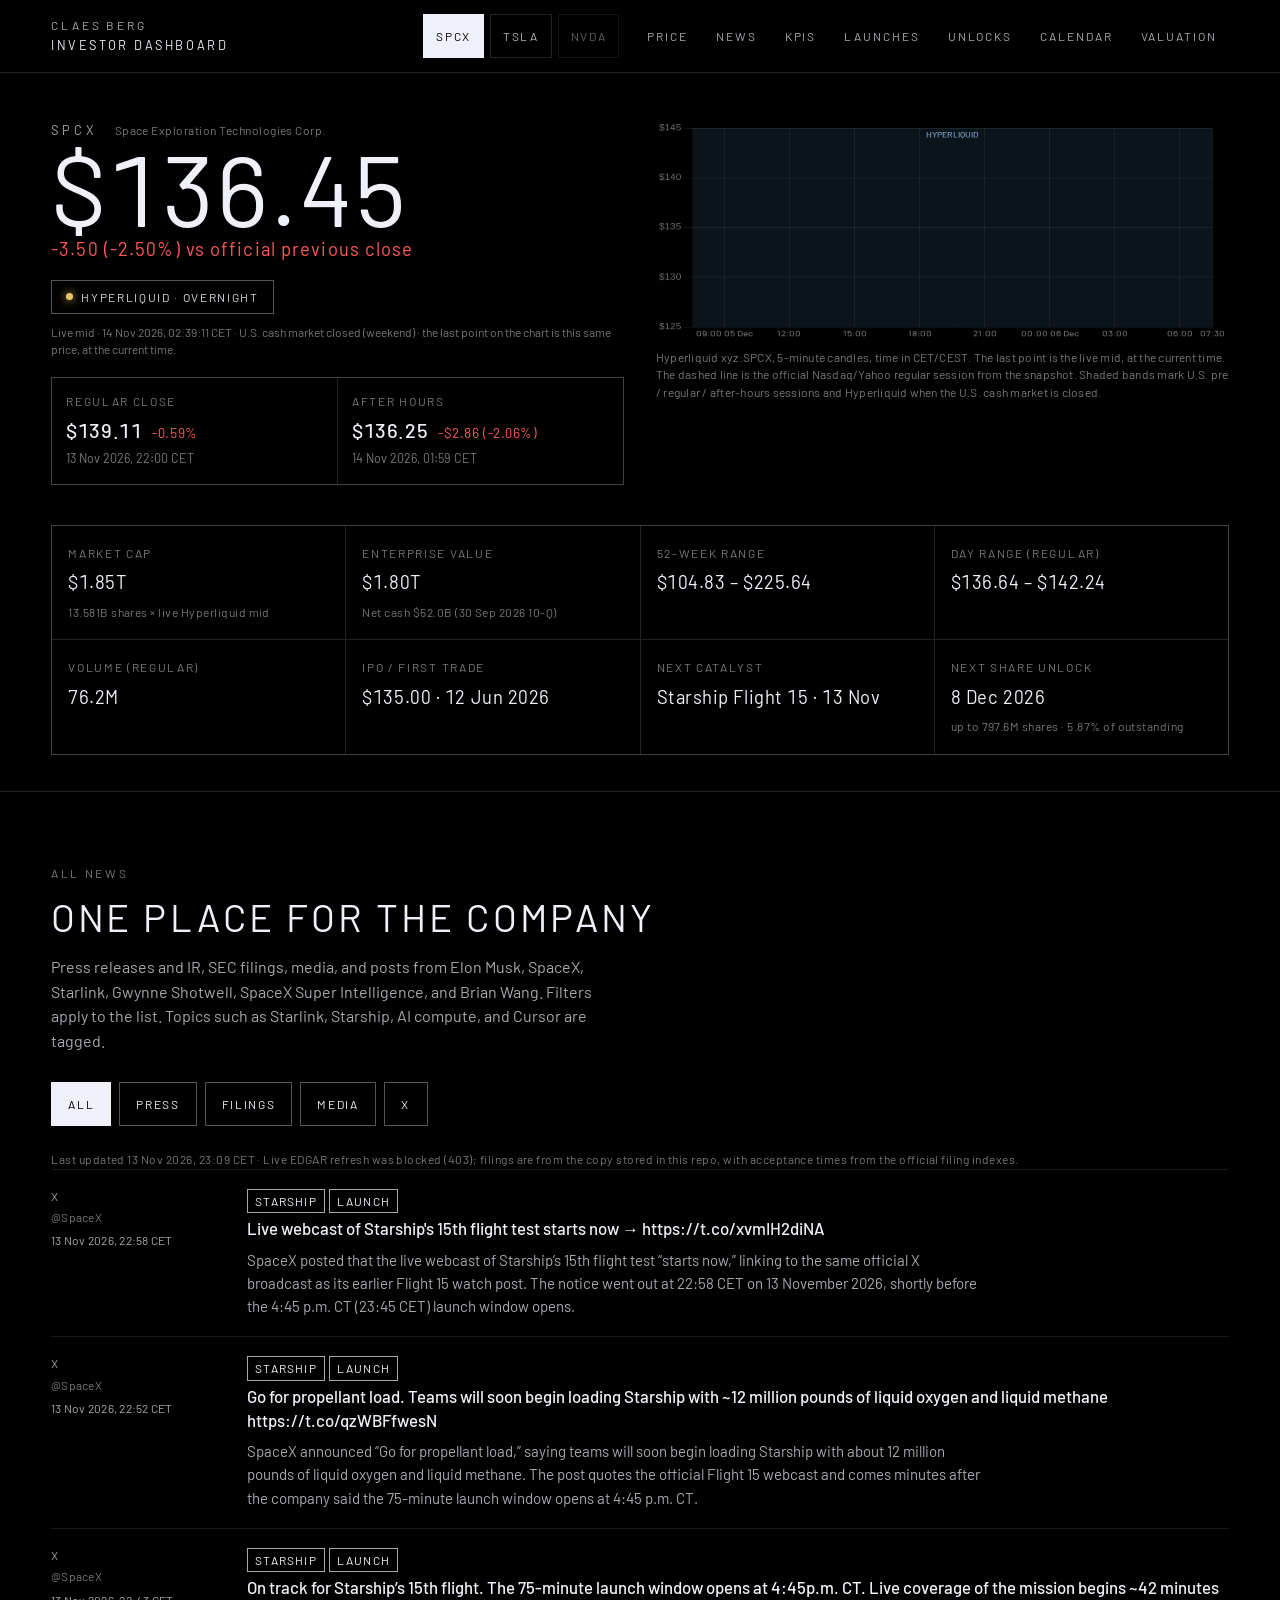
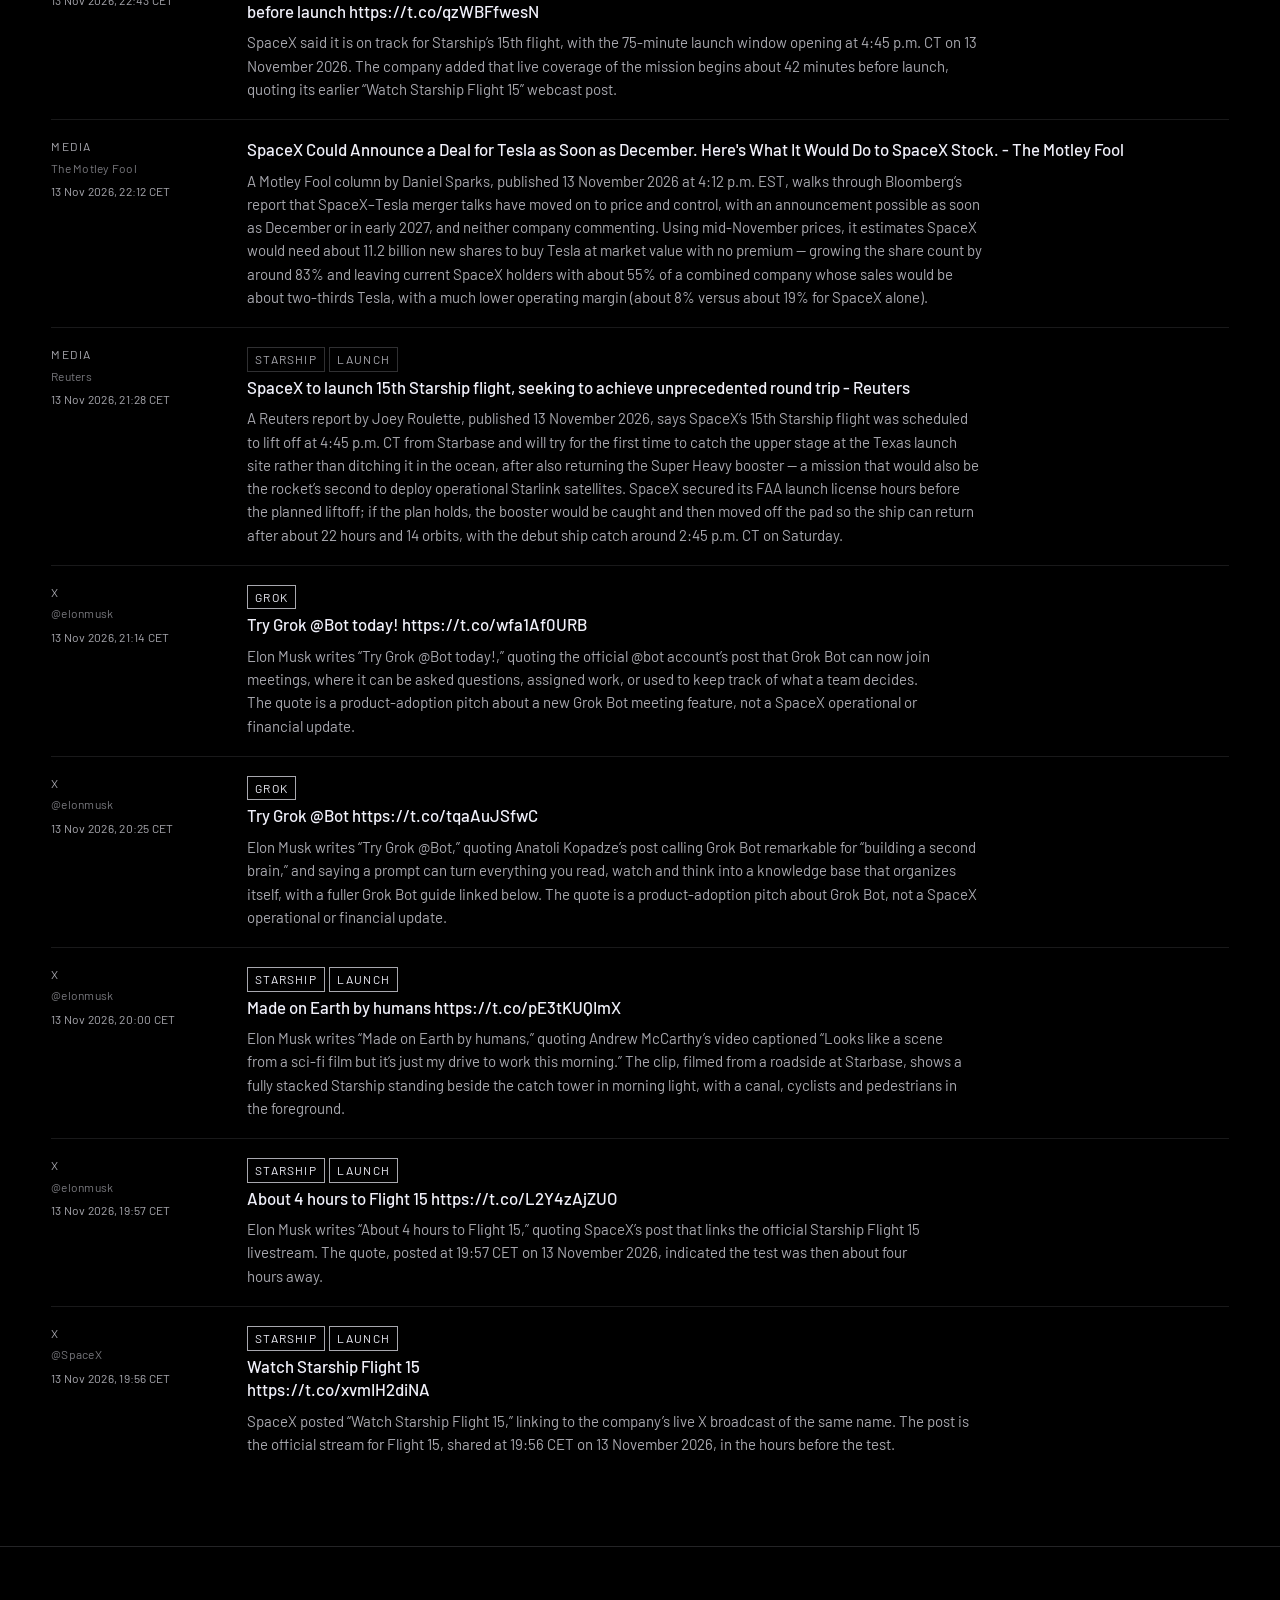
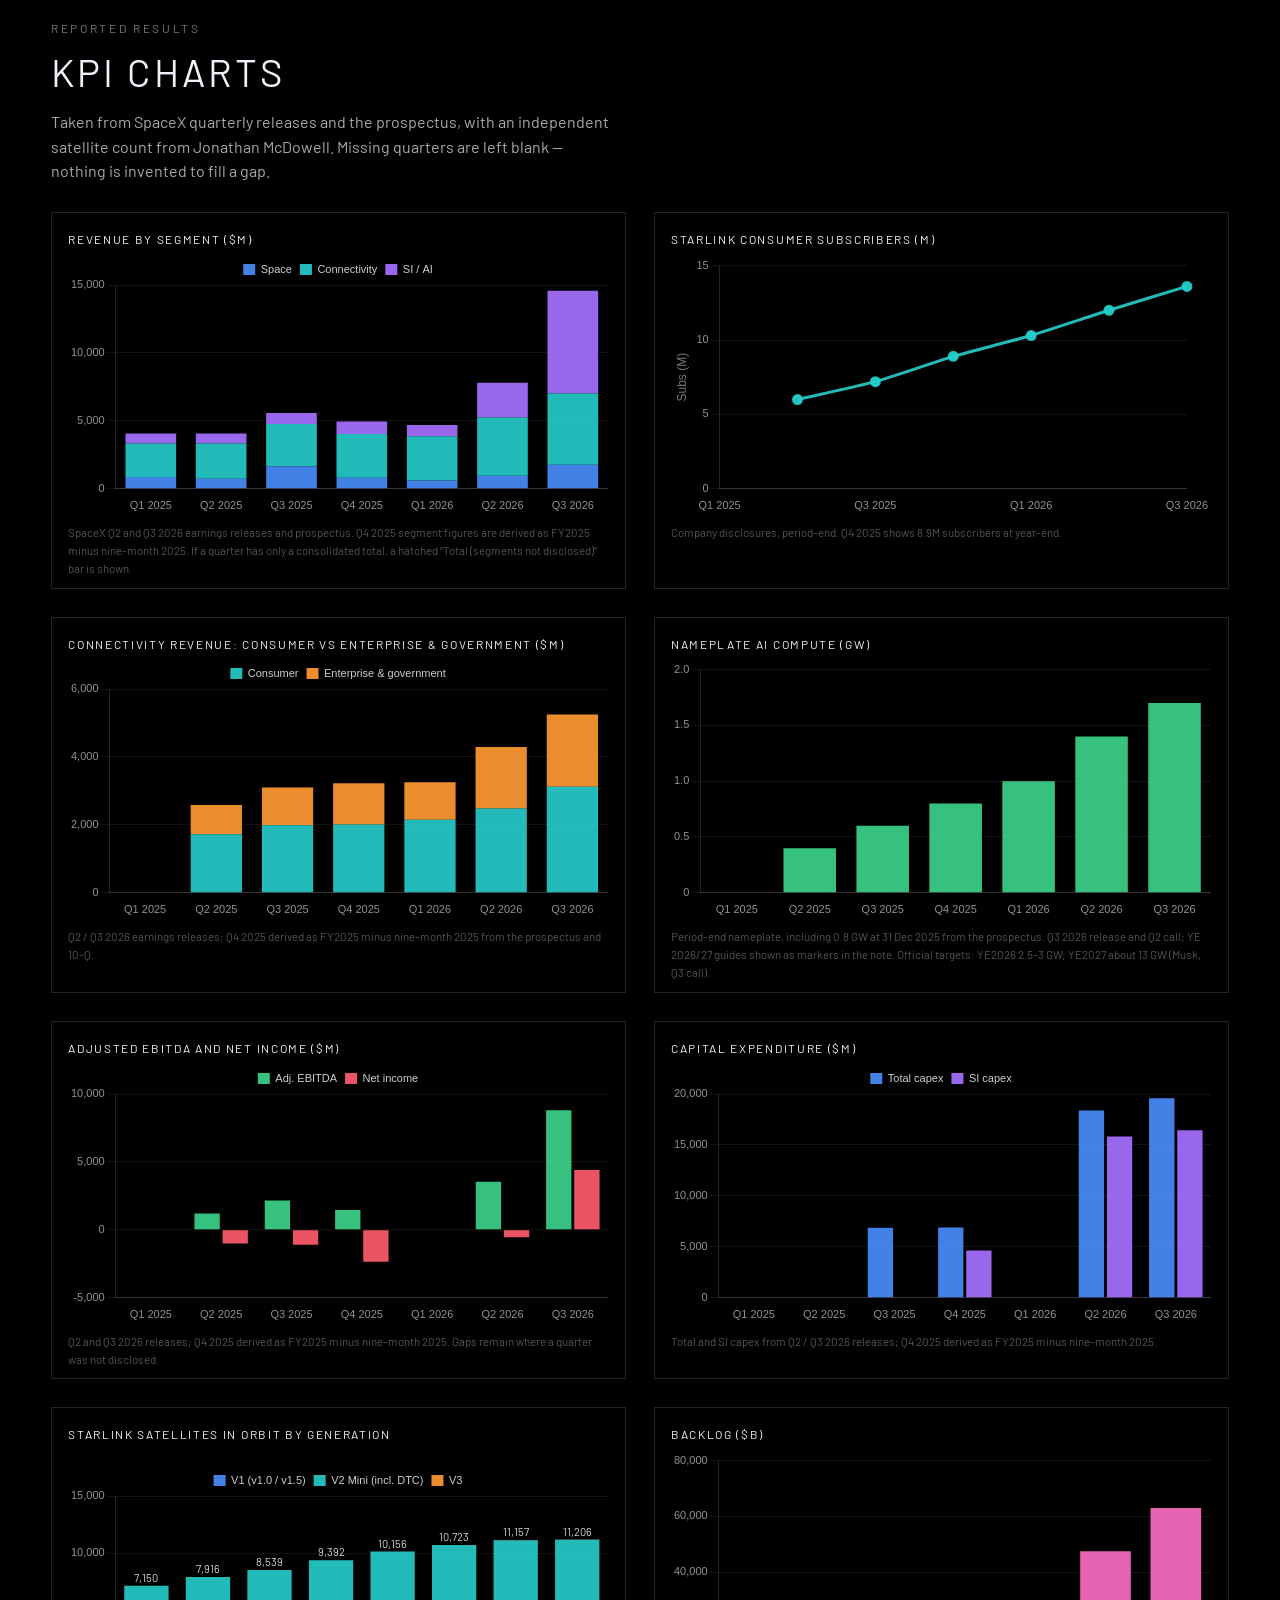
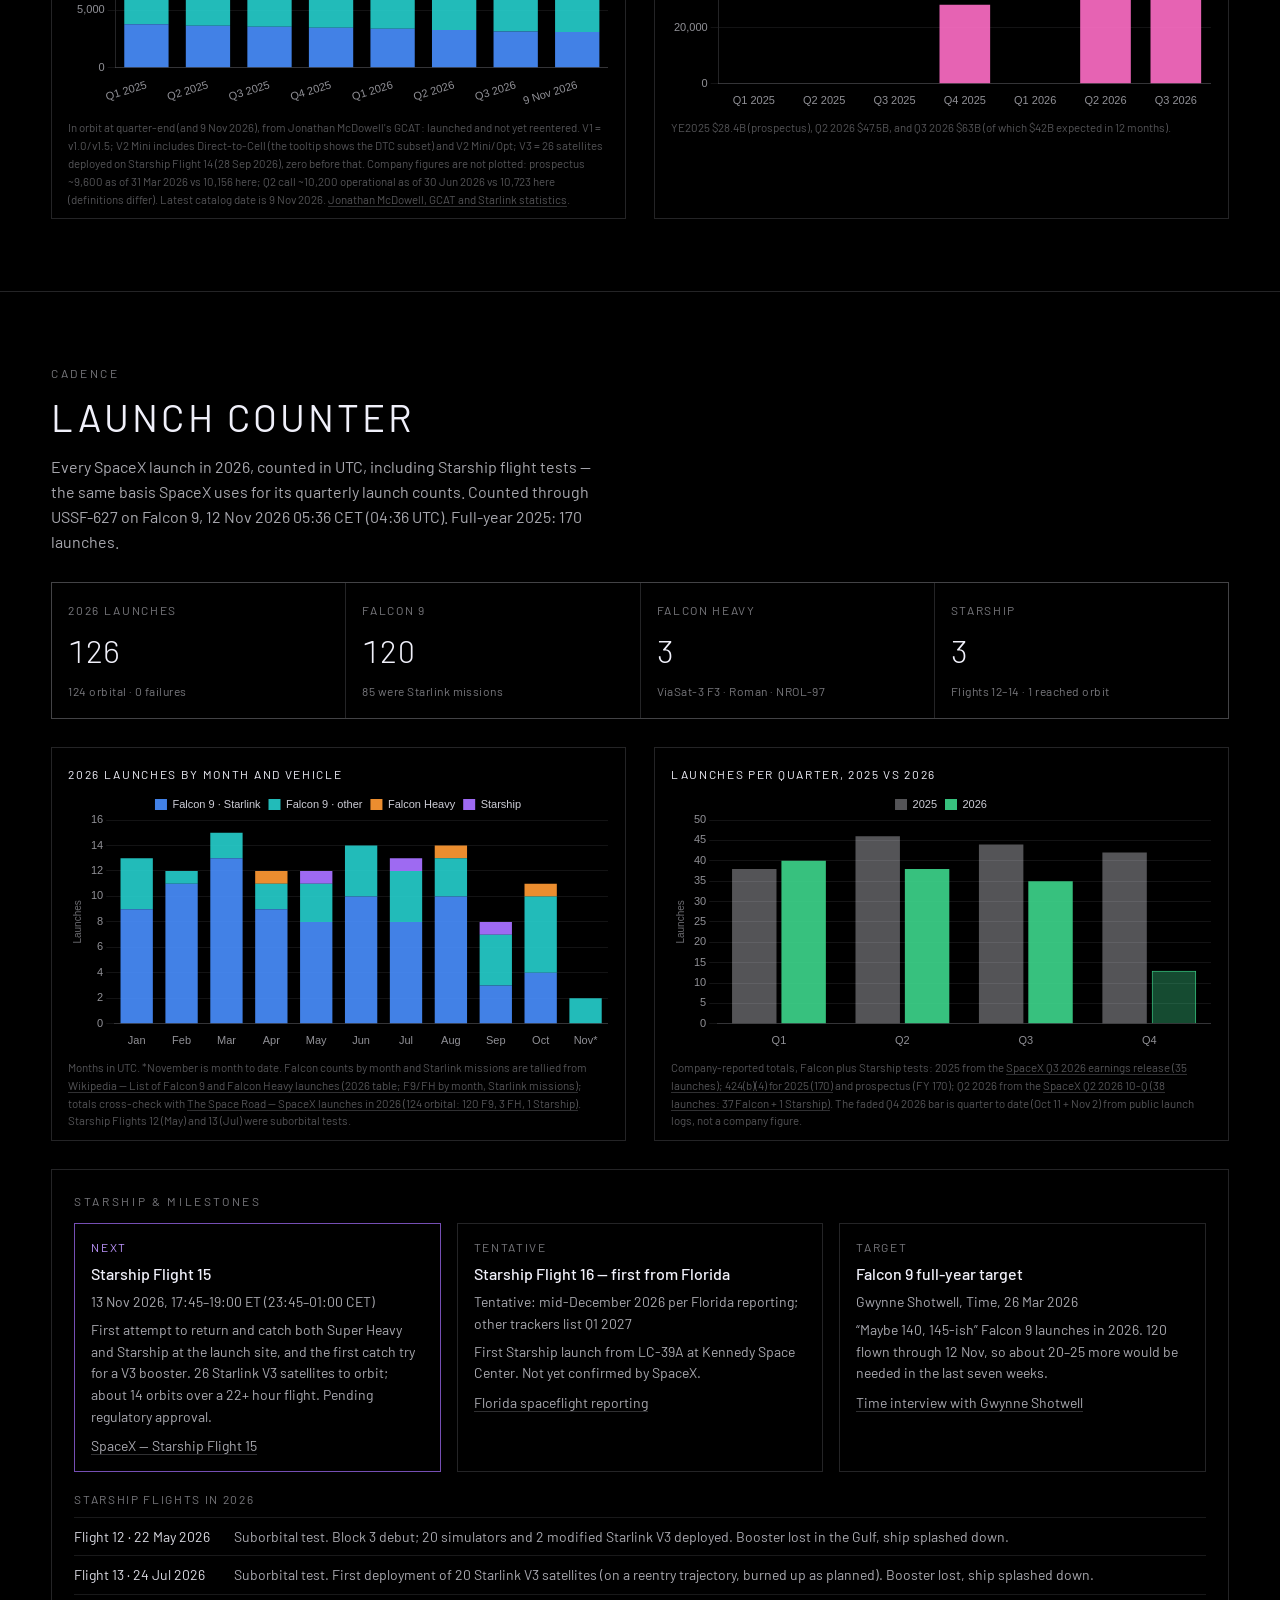
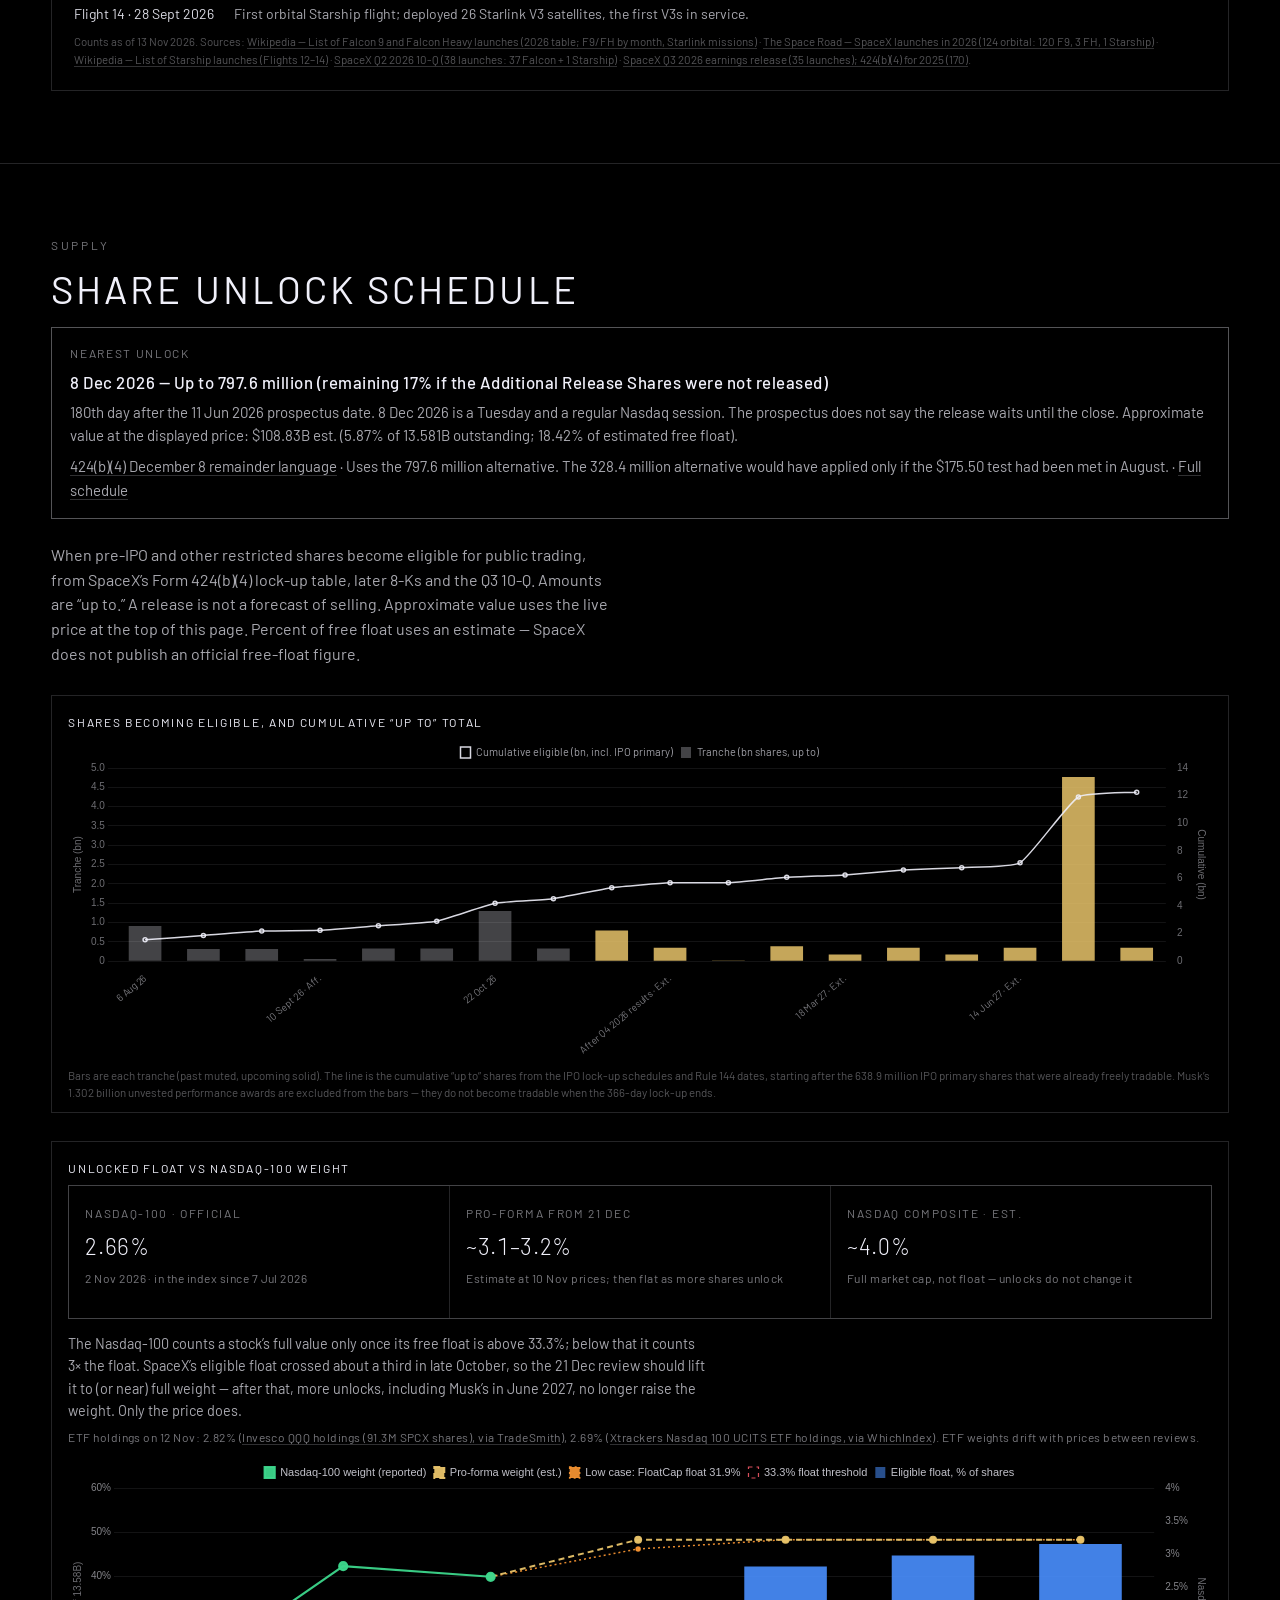
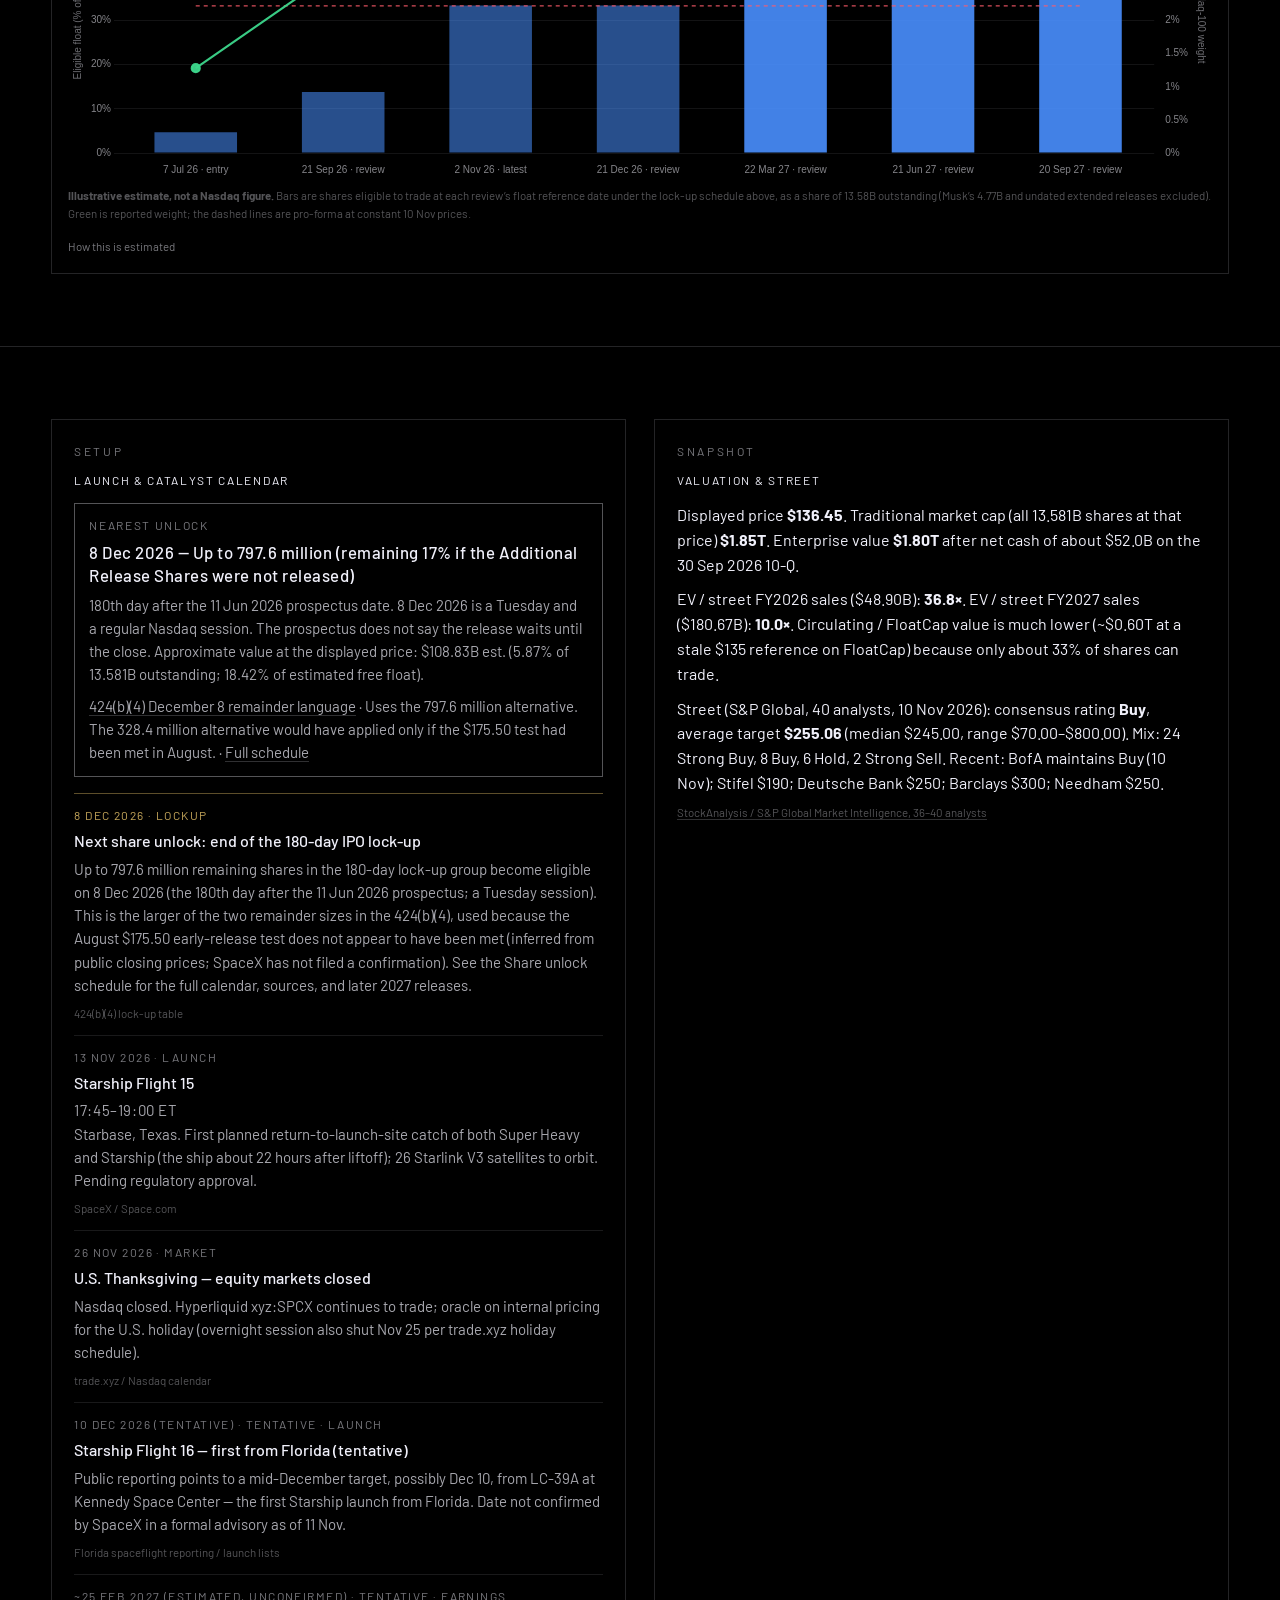
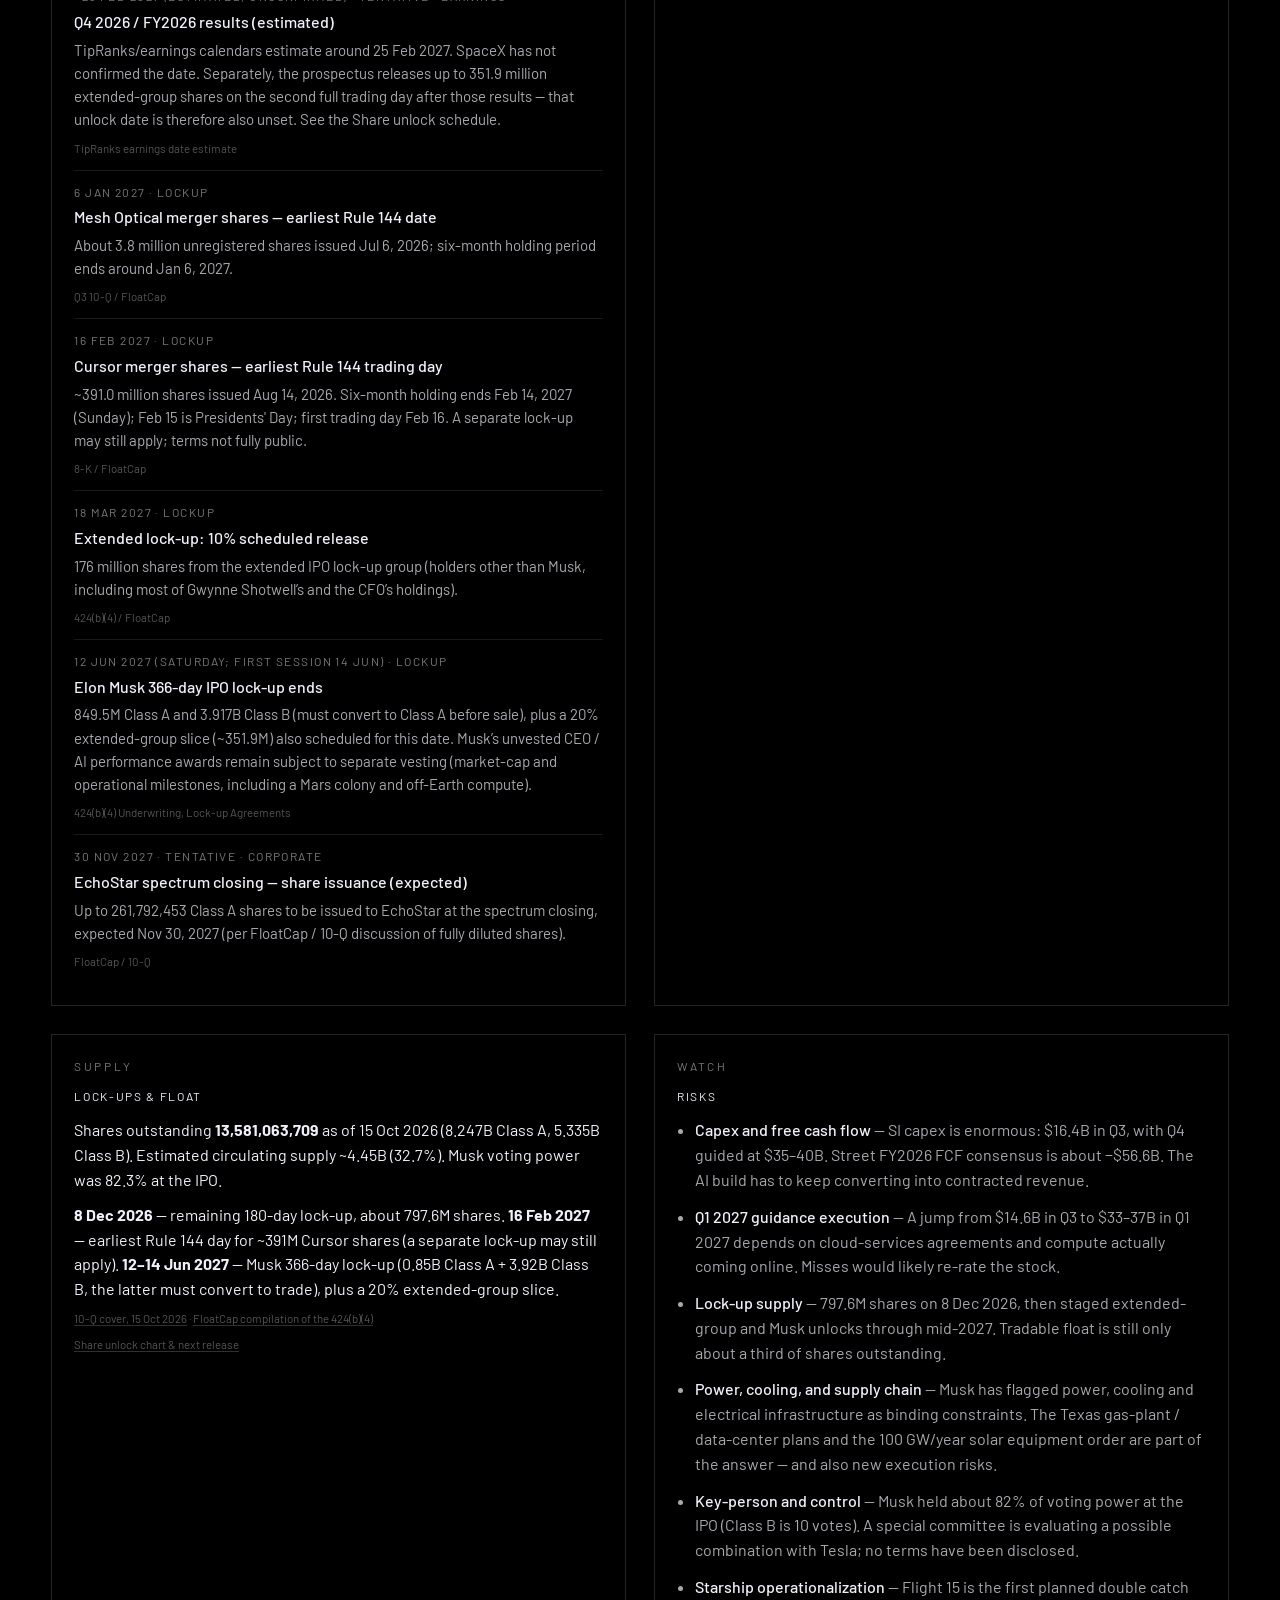
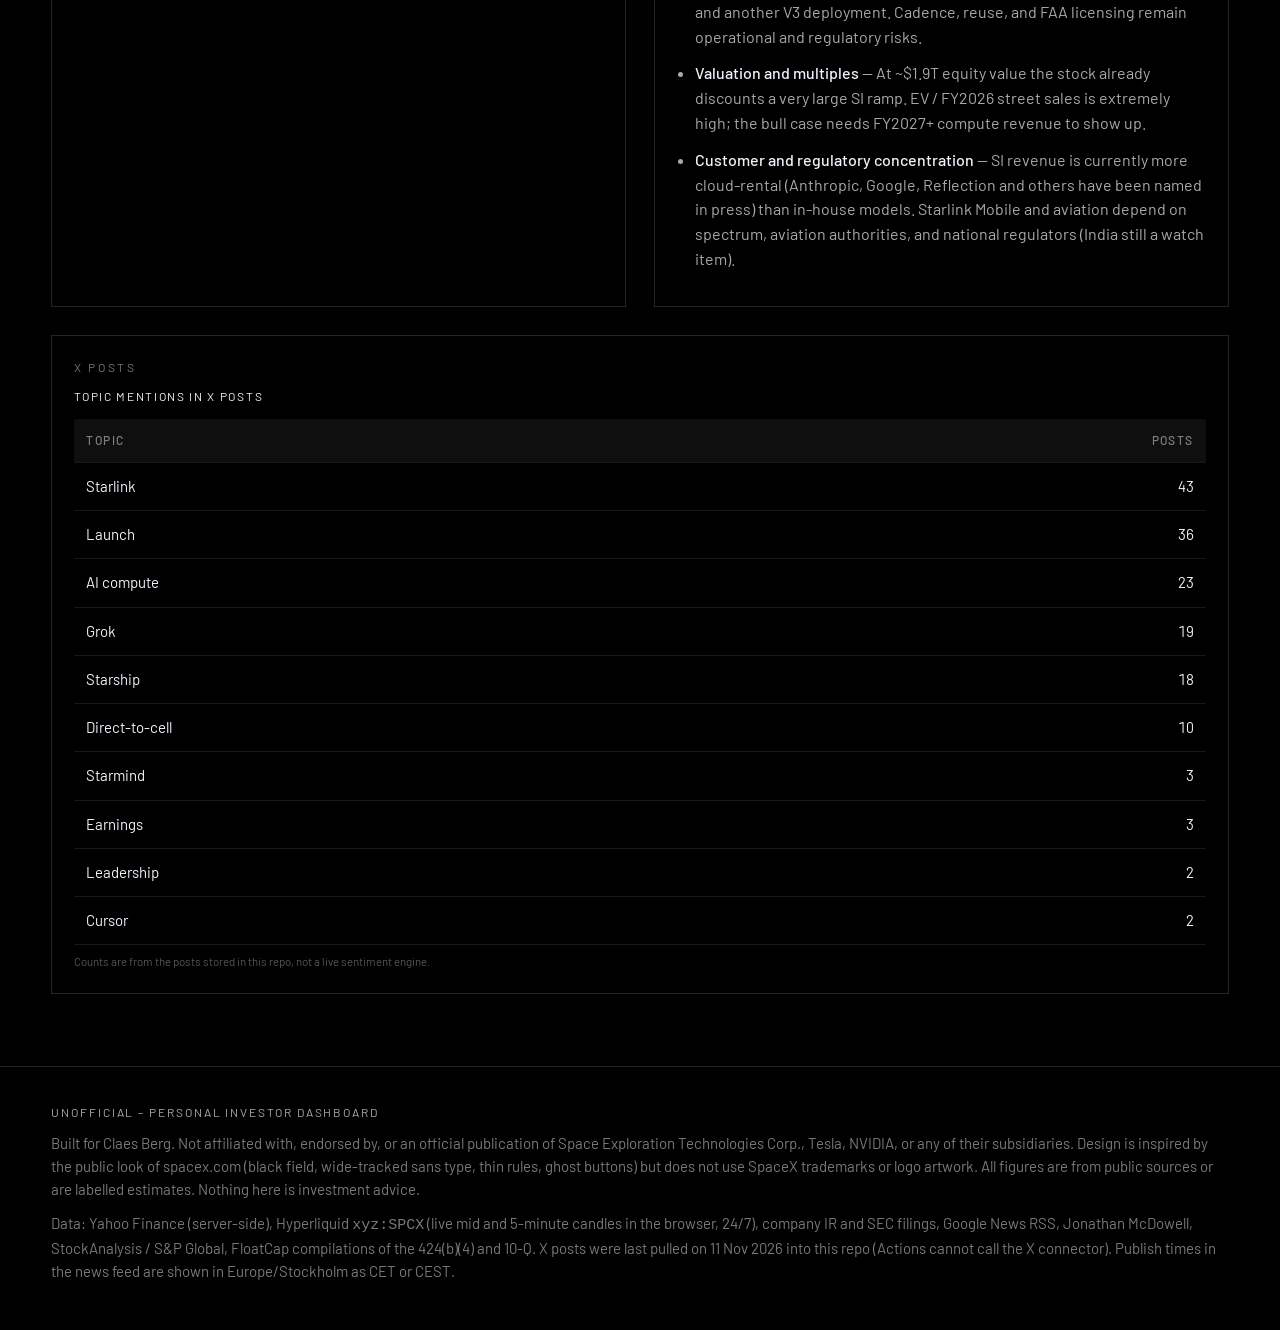
==== index.html @ 0559a45c "Refresh SPCX Nasdaq regular close and after-hours prices" ====
<!DOCTYPE html>
<html lang="en">
<head>
  <meta charset="utf-8">
  <meta name="viewport" content="width=device-width, initial-scale=1, viewport-fit=cover">
  <meta name="description" content="Unofficial personal investor dashboard for SpaceX (Nasdaq: SPCX), built for Claes Berg. Not affiliated with Space Exploration Technologies Corp.">
  <title>SPCX · Investor Dashboard · Claes Berg</title>
  <link rel="stylesheet" href="css/style.css?v=4374915-20261114013911">
  <meta name="theme-color" content="#000000">
  <meta name="robots" content="noindex,nofollow">
</head>
<body>
  <header class="site-header">
    <div class="header-inner">
      <a class="brand" href="#top">
        <span class="owner">Claes Berg</span>
        <span class="product">Investor Dashboard</span>
      </a>
      <div class="header-right">
        <nav class="switcher" id="company-switcher" aria-label="Company"></nav>
        <button class="menu-toggle" id="menu-toggle" type="button" aria-expanded="false" aria-controls="site-nav" aria-label="Open menu">Menu</button>
        <nav class="nav" id="site-nav">
          <a href="#price">Price</a>
          <a href="#news">News</a>
          <a href="#kpis">KPIs</a>
          <a href="#launches" data-only="spacex">Launches</a>
          <a href="#unlocks" data-only="spacex">Unlocks</a>
          <a href="#ops" data-only="tesla" hidden>Operations</a>
          <a href="#calendar">Calendar</a>
          <a href="#valuation">Valuation</a>
        </nav>
      </div>
    </div>
  </header>

  <main id="top">
    <section class="hero" id="price">
      <div class="wrap">
        <div class="hero-top">
          <div>
            <div class="ticker-row">
              <div class="ticker" id="hero-ticker">SPCX</div>
              <div class="tiny" id="hero-name">Space Exploration Technologies Corp.</div>
            </div>
            <div class="price" id="hero-price">—</div>
            <div class="chg" id="hero-chg"></div>
            <div class="session-badge closed" id="session-badge"><span class="dot"></span><span id="session-label">Loading session</span></div>
            <div class="asof" id="hero-asof"></div>
            <div class="session-prints" id="session-prints"></div>
          </div>
          <div class="hero-chart">
            <canvas id="intraday-chart"></canvas>
            <p class="chart-caption" id="intraday-caption">Live U.S. last sale during pre-market, regular session, and after-hours; Hyperliquid xyz:SPCX when the U.S. market is closed. Time in CET/CEST.</p>
          </div>
        </div>
        <div class="stats" id="key-stats"></div>
      </div>
    </section>

    <section class="section" id="news">
      <div class="wrap">
        <p class="section-kicker">All news</p>
        <h2>One place for the company</h2>
        <p class="lede" id="news-lede">Press releases and IR, SEC filings, media, and posts from Elon Musk, SpaceX, Starlink, Gwynne Shotwell, SpaceX Super Intelligence, and Brian Wang. Filters apply to the list. Topics such as Starlink, Starship, AI compute, and Cursor are tagged.</p>
        <div class="filters" id="news-filters"></div>
        <p class="tiny" id="news-updated"></p>
        <div class="news-list" id="news-list"></div>
      </div>
    </section>

    <section class="section" id="kpis">
      <div class="wrap">
        <p class="section-kicker">Reported results</p>
        <h2>KPI charts</h2>
        <p class="lede" id="kpi-lede">Taken from SpaceX quarterly releases and the prospectus, with an independent satellite count from Jonathan McDowell. Missing quarters are left blank — nothing is invented to fill a gap.</p>
        <div class="chart-grid" id="kpi-grid"></div>
      </div>
    </section>


    <section class="section" id="launches" data-only="spacex">
      <div class="wrap">
        <p class="section-kicker">Cadence</p>
        <h2>Launch counter</h2>
        <p class="lede" id="launch-lede">Every SpaceX launch in 2026, counted in UTC, including Starship flight tests — the same basis SpaceX uses for its quarterly launch counts.</p>
        <div class="stats launch-stats" id="launch-stats"></div>
        <div class="chart-grid launch-grid">
          <div class="chart-card">
            <h3>2026 launches by month and vehicle</h3>
            <div class="box"><canvas id="launch-monthly"></canvas></div>
            <p class="source" id="launch-monthly-src"></p>
          </div>
          <div class="chart-card">
            <h3>Launches per quarter, 2025 vs 2026</h3>
            <div class="box"><canvas id="launch-quarterly"></canvas></div>
            <p class="source" id="launch-quarterly-src"></p>
          </div>
        </div>
        <div class="card launch-milestones">
          <p class="section-kicker">Starship &amp; milestones</p>
          <div id="launch-milestones"></div>
          <p class="source" id="launch-sources"></p>
        </div>
      </div>
    </section>

    <section class="section" id="unlocks" data-only="spacex">
      <div class="wrap">
        <p class="section-kicker">Supply</p>
        <h2>Share unlock schedule</h2>
        <div class="unlock-next" id="unlock-next"></div>
        <p class="lede">When pre-IPO and other restricted shares become eligible for public trading, from SpaceX’s Form 424(b)(4) lock-up table, later 8-Ks and the Q3 10-Q. Amounts are “up to.” A release is not a forecast of selling. Approximate value uses the live price at the top of this page. Percent of free float uses an estimate — SpaceX does not publish an official free-float figure.</p>
        <div class="chart-card">
          <h3>Shares becoming eligible, and cumulative “up to” total</h3>
          <div class="box" style="height:320px"><canvas id="unlock-chart"></canvas></div>
          <p class="source">Bars are each tranche (past muted, upcoming solid). The line is the cumulative “up to” shares from the IPO lock-up schedules and Rule 144 dates, starting after the 638.9 million IPO primary shares that were already freely tradable. Musk’s 1.302 billion unvested performance awards are excluded from the bars — they do not become tradable when the 366-day lock-up ends.</p>
        </div>
        <div class="chart-card ndx-card" id="ndx-card">
          <h3>Unlocked float vs Nasdaq-100 weight</h3>
          <div class="ndx-facts" id="ndx-facts"></div>
          <div class="box" style="height:320px"><canvas id="ndx-chart"></canvas></div>
          <p class="source" id="ndx-source"></p>
        </div>
      </div>
    </section>

    <section class="section" id="ops" data-only="tesla" hidden>
      <div class="wrap">
        <p class="section-kicker">Operations</p>
        <h2>Deliveries, Energy &amp; Autonomy Tracker</h2>
        <p class="lede">Vehicle deliveries and energy storage deployments against last year, factory capacity, and where Robotaxi, Cybercab, FSD, Optimus and the energy business stand. Figures are from Tesla’s quarterly reports, SEC filings and Tesla/Musk posts. Dates Tesla has not confirmed are marked.</p>
        <div class="stats launch-stats" id="ops-stats"></div>
        <div class="chart-grid launch-grid">
          <div class="chart-card">
            <h3>Deliveries per quarter, 2025 vs 2026</h3>
            <div class="box"><canvas id="ops-deliv"></canvas></div>
            <p class="source" id="ops-deliv-src"></p>
          </div>
          <div class="chart-card">
            <h3>Energy storage deployed per quarter, 2025 vs 2026 (GWh)</h3>
            <div class="box"><canvas id="ops-storage"></canvas></div>
            <p class="source" id="ops-storage-src"></p>
          </div>
        </div>
        <div class="card launch-milestones">
          <p class="section-kicker">Autonomy, robots &amp; energy</p>
          <div id="ops-milestones"></div>
          <p class="ms-sub">Installed annual capacity (30 Sep 2026)</p>
          <div class="table-scroll" id="ops-capacity"></div>
          <p class="source" id="ops-sources"></p>
        </div>
      </div>
    </section>

    <section class="section" id="calendar">
      <div class="wrap">
        <div class="extra-grid">
          <div class="card">
            <p class="section-kicker">Setup</p>
            <h3 id="calendar-title">Launch &amp; catalyst calendar</h3>
            <div class="unlock-next compact" id="calendar-unlock-next" data-only="spacex"></div>
            <div id="calendar-list"></div>
          </div>
          <div class="card" id="valuation">
            <p class="section-kicker">Snapshot</p>
            <h3>Valuation &amp; street</h3>
            <div id="valuation-body"></div>
          </div>
          <div class="card">
            <p class="section-kicker" id="lockup-kicker">Supply</p>
            <h3 id="lockup-title">Lock-ups &amp; float</h3>
            <div id="lockup-body"></div>
            <p class="source" data-only="spacex"><a href="#unlocks">Share unlock chart &amp; next release</a></p>
          </div>
          <div class="card">
            <p class="section-kicker">Watch</p>
            <h3>Risks</h3>
            <ul class="risks" id="risk-list"></ul>
          </div>
        </div>
        <div class="card" style="margin-top:28px">
          <p class="section-kicker">X posts</p>
          <h3>Topic mentions in X posts</h3>
          <div id="topic-counter"></div>
          <p class="source">Counts are from the posts stored in this repo, not a live sentiment engine.</p>
        </div>
      </div>
    </section>
  </main>

  <footer class="site-footer">
    <div class="wrap">
      <p class="unofficial">Unofficial – personal investor dashboard</p>
      <p>Built for Claes Berg. Not affiliated with, endorsed by, or an official publication of Space Exploration Technologies Corp., Tesla, NVIDIA, or any of their subsidiaries. Design is inspired by the public look of spacex.com (black field, wide-tracked sans type, thin rules, ghost buttons) but does not use SpaceX trademarks or logo artwork. All figures are from public sources or are labelled estimates. Nothing here is investment advice.</p>
      <p style="margin-top:10px" id="footer-data">Data: Yahoo Finance (server-side), Hyperliquid <code>xyz:SPCX</code> (live mid and 5-minute candles in the browser, 24/7), company IR and SEC filings, Google News RSS, Jonathan McDowell, StockAnalysis / S&amp;P Global, FloatCap compilations of the 424(b)(4) and 10-Q. X posts were last pulled on 11 Nov 2026 into this repo (Actions cannot call the X connector). Publish times in the news feed are shown in Europe/Stockholm as CET or CEST.</p>
    </div>
  </footer>

  <script src="js/vendor/chart.umd.min.js?v=4374915-20261114013911"></script>
  <script src="js/price.js?v=4374915-20261114013911"></script>
  <script src="js/charts.js?v=4374915-20261114013911"></script>
  <script src="js/unlocks.js?v=4374915-20261114013911"></script>
  <script src="js/launches.js?v=4374915-20261114013911"></script>
  <script src="js/indexweight.js?v=4374915-20261114013911"></script>
  <script src="js/tesla.js?v=4374915-20261114013911"></script>
  <script src="js/app.js?v=4374915-20261114013911"></script>
</body>
</html>
---- css/style.css ----
@font-face{font-family:Barlow;src:url("../fonts/Barlow-Light.ttf") format("truetype");font-weight:300;font-style:normal;font-display:swap}
@font-face{font-family:Barlow;src:url("../fonts/Barlow-Regular.ttf") format("truetype");font-weight:400;font-style:normal;font-display:swap}
@font-face{font-family:Barlow;src:url("../fonts/Barlow-Medium.ttf") format("truetype");font-weight:500;font-style:normal;font-display:swap}
@font-face{font-family:Barlow;src:url("../fonts/Barlow-SemiBold.ttf") format("truetype");font-weight:600;font-style:normal;font-display:swap}
@font-face{font-family:Barlow;src:url("../fonts/Barlow-Bold.ttf") format("truetype");font-weight:700;font-style:normal;font-display:swap}

:root{
  --bg:#000;
  --fg:rgba(240,240,250,1);
  --fg-90:rgba(240,240,250,.9);
  --fg-70:rgba(240,240,250,.7);
  --fg-50:rgba(240,240,250,.5);
  --fg-35:rgba(240,240,250,.35);
  --fg-20:rgba(240,240,250,.2);
  --fg-15:rgba(240,240,250,.15);
  --fg-10:rgba(240,240,250,.1);
  --fg-06:rgba(240,240,250,.06);
  --line:rgba(240,240,250,.15);
  --up:#3dd68c;
  --down:#ff5a5a;
  --warn:#e8c36a;
  --font:"Barlow","Helvetica Neue",Helvetica,Arial,sans-serif;
  --pad:clamp(16px,4vw,64px);
  --max:1280px;
  --label:0.75rem;
  --safe-top:env(safe-area-inset-top, 0px);
  --safe-bottom:env(safe-area-inset-bottom, 0px);
  --safe-left:env(safe-area-inset-left, 0px);
  --safe-right:env(safe-area-inset-right, 0px);
}
*{box-sizing:border-box;margin:0;padding:0}
html{-webkit-text-size-adjust:100%;}
html,body{background:var(--bg);color:var(--fg);font-family:var(--font);font-weight:400;font-size:16px;line-height:1.55;min-height:100%;-webkit-font-smoothing:antialiased;max-width:100%}
body{overflow-x:clip}
img{max-width:100%;display:block}
a{color:inherit;text-decoration:none;overflow-wrap:anywhere}
a:hover{color:#fff}
button{font-family:inherit;cursor:pointer;border:0;background:none;color:inherit}
code,pre{font-family:ui-monospace,SFMono-Regular,Menlo,Consolas,monospace}

.wrap{width:100%;max-width:var(--max);margin:0 auto;padding:0 max(var(--pad), var(--safe-right)) 0 max(var(--pad), var(--safe-left))}
.section,.hero{padding:72px 0;border-top:1px solid var(--line);scroll-margin-top:calc(88px + var(--safe-top))}
.hero{padding:48px 0 36px;border-top:0}
.section-kicker{font-size:var(--label);letter-spacing:.22em;text-transform:uppercase;color:var(--fg-50);margin-bottom:12px}
.section h2{font-size:clamp(1.6rem,3vw,2.4rem);font-weight:400;letter-spacing:.08em;text-transform:uppercase;line-height:1.15;margin-bottom:16px}
.lede{color:var(--fg-70);max-width:62ch;margin-bottom:28px}
.muted{color:var(--fg-50)}
.tiny{font-size:.75rem;color:var(--fg-50);letter-spacing:.04em}
.source{font-size:.72rem;color:var(--fg-35);margin-top:8px}
.source a{border-bottom:1px solid var(--fg-20)}

/* Header */
.site-header{position:sticky;top:0;z-index:40;background:rgba(0,0,0,.86);backdrop-filter:blur(12px);border-bottom:1px solid var(--line);padding-top:var(--safe-top)}
.header-inner{display:flex;align-items:center;justify-content:space-between;gap:16px;min-height:72px;width:min(100%,var(--max));margin:0 auto;padding:0 max(var(--pad), var(--safe-right)) 0 max(var(--pad), var(--safe-left));flex-wrap:nowrap}
.brand{display:flex;flex-direction:column;gap:2px;min-width:0;min-height:44px;justify-content:center}
.brand .owner{font-size:var(--label);letter-spacing:.24em;text-transform:uppercase;color:var(--fg-70)}
.brand .product{font-size:.8rem;letter-spacing:.2em;text-transform:uppercase}
.header-right{display:flex;align-items:center;gap:16px;flex-wrap:nowrap;justify-content:flex-end;min-width:0}
.switcher{display:flex;align-items:center;gap:6px}
.switcher button,.switcher a{
  border:1px solid var(--fg-20);padding:10px 12px;font-size:var(--label);letter-spacing:.14em;text-transform:uppercase;
  min-height:44px;min-width:44px;display:inline-flex;align-items:center;justify-content:center;touch-action:manipulation;
}
.switcher .active{background:var(--fg);color:#000;border-color:var(--fg)}
.switcher .soon{opacity:.4;cursor:not-allowed}
.nav{display:flex;gap:4px;flex-wrap:wrap;align-items:center}
.nav a{font-size:var(--label);letter-spacing:.16em;text-transform:uppercase;color:var(--fg-70);min-height:44px;min-width:44px;padding:10px 12px;display:inline-flex;align-items:center;justify-content:center;touch-action:manipulation}
.nav a:hover{color:var(--fg)}
.menu-toggle{display:none;border:1px solid var(--fg-35);padding:10px 14px;letter-spacing:.16em;text-transform:uppercase;font-size:var(--label);min-height:44px;min-width:44px;align-items:center;justify-content:center;touch-action:manipulation}

/* Price hero */
.hero-top{display:grid;grid-template-columns:minmax(0,1fr) minmax(260px,1fr);align-items:start;gap:32px}
.ticker-row{display:flex;align-items:baseline;gap:16px;flex-wrap:wrap}
.ticker{font-size:.8rem;letter-spacing:.32em;text-transform:uppercase;color:var(--fg-70)}
.price{font-size:clamp(3rem,9vw,6.2rem);font-weight:400;letter-spacing:.02em;line-height:.95;font-variant-numeric:tabular-nums}
.chg{font-size:1.15rem;letter-spacing:.06em;font-variant-numeric:tabular-nums}
.chg.up,.up{color:var(--up)}
.chg.down,.down{color:var(--down)}
.session-badge{
  display:inline-flex;align-items:center;gap:8px;flex-wrap:wrap;max-width:100%;
  border:1px solid var(--fg-35);padding:8px 14px;
  font-size:var(--label);letter-spacing:.14em;text-transform:uppercase;color:var(--fg-90);
  margin-top:16px;line-height:1.35;
}
/* Default green = live feed (official last sale or live Hyperliquid). */
.session-badge .dot{width:7px;height:7px;border-radius:50%;background:var(--up);box-shadow:0 0 8px var(--up)}
/* Yellow only when the displayed feed is loading, stale, or disconnected. */
.session-badge.closed .dot{background:var(--warn);box-shadow:0 0 8px var(--warn)}
.session-badge.fallback .dot{background:var(--warn);box-shadow:0 0 8px var(--warn)}
.asof{margin-top:10px;font-size:0.75rem;color:var(--fg-50);line-height:1.45}
.hl-ref{margin-top:6px;color:var(--fg-50)}
.session-prints{margin-top:18px;display:grid;grid-template-columns:1fr 1fr;gap:1px;background:var(--line);border:1px solid var(--line)}
.session-prints .print{background:var(--bg);padding:14px 14px 16px;min-width:0}
.session-prints .k{font-size:var(--label);letter-spacing:.14em;text-transform:uppercase;color:var(--fg-50);margin-bottom:8px}
.session-prints .v{font-size:1.25rem;letter-spacing:.03em;font-variant-numeric:tabular-nums;font-weight:500;line-height:1.2;display:flex;flex-wrap:wrap;align-items:baseline;gap:6px 10px}
.session-prints .chg-line{font-size:.85rem;font-weight:400;letter-spacing:.04em;font-variant-numeric:tabular-nums}
.session-prints .when{margin-top:8px;font-size:.78rem;color:var(--fg-50);line-height:1.4}
.asof,.session-prints .when{overflow-wrap:anywhere}
.hero-chart{width:100%;max-width:none;height:280px;display:flex;flex-direction:column;min-width:0}
.hero-chart canvas{flex:1 1 auto;min-height:0}
.chart-caption{font-size:0.75rem;letter-spacing:.02em;color:var(--fg-50);margin-top:8px;line-height:1.45}
.stats{display:grid;grid-template-columns:repeat(4,1fr);gap:1px;background:var(--line);border:1px solid var(--line);margin-top:40px}
.stat{background:var(--bg);padding:18px 16px}
.stat .k{font-size:var(--label);letter-spacing:.14em;text-transform:uppercase;color:var(--fg-50);margin-bottom:6px}
.stat .v{font-size:1.15rem;letter-spacing:.03em;font-variant-numeric:tabular-nums}
.stat .tiny{margin-top:6px;overflow-wrap:anywhere}

/* Changed strip */
.changed{display:grid;grid-template-columns:repeat(4,1fr);gap:1px;background:var(--line);border:1px solid var(--line)}
.changed article{background:#000;padding:20px 18px;min-height:120px}
.changed h3{display:-webkit-box;-webkit-line-clamp:5;-webkit-box-orient:vertical;overflow:hidden}
.changed .when{font-size:var(--label);letter-spacing:.14em;text-transform:uppercase;color:var(--fg-50);margin-bottom:8px}
.changed h3{font-size:.95rem;font-weight:500;line-height:1.35;letter-spacing:.02em}

/* News */
.filters{display:flex;flex-wrap:wrap;gap:8px;margin-bottom:24px}
.filters button,.ghost,.tabs button{
  border:1px solid var(--fg-35);padding:10px 16px;
  font-size:var(--label);letter-spacing:.14em;text-transform:uppercase;background:transparent;color:var(--fg);
  transition:background .15s,color .15s;
  min-height:44px;min-width:44px;display:inline-flex;align-items:center;justify-content:center;touch-action:manipulation;
}
.filters button.active,.ghost:hover,button.ghost:hover{background:var(--fg);color:#000}
.news-list{display:flex;flex-direction:column}
.news-item{display:grid;grid-template-columns:180px 1fr;gap:16px;padding:18px 0;border-top:1px solid var(--fg-10)}
.news-item .meta{font-size:0.75rem;letter-spacing:.02em;color:var(--fg-50);line-height:1.45}
.news-item .meta .feed-type{letter-spacing:.12em;text-transform:uppercase;font-size:var(--label);color:var(--fg-70)}
.news-item .meta .when{margin-top:6px;color:var(--fg-70)}
.news-item .meta .ago{margin-top:2px;color:var(--fg-50)}
.news-item .meta .src{margin-top:4px}
.news-item h3{font-size:1.05rem;font-weight:500;line-height:1.4;white-space:pre-wrap;overflow-wrap:anywhere;word-break:break-word}
.news-item p{font-size:0.9375rem;color:var(--fg-70);margin-top:4px}
.news-item .summary{font-size:0.9375rem;line-height:1.55;color:var(--fg-70);margin-top:8px;max-width:46rem;text-wrap:pretty;overflow-wrap:anywhere}
.badge{display:inline-block;border:1px solid var(--fg-20);padding:2px 7px;margin:0 4px 4px 0;font-size:0.75rem;letter-spacing:.1em;text-transform:uppercase;color:var(--fg-70)}
.badge.hl{border-color:var(--fg-70);color:var(--fg)}
/* Forecast */
.tabs{display:flex;gap:8px;margin:0 0 24px;flex-wrap:wrap}
table{width:max-content;min-width:100%;border-collapse:collapse;font-variant-numeric:tabular-nums;font-size:0.9375rem}
th,td{padding:12px 12px;text-align:right;border-bottom:1px solid var(--fg-10);white-space:nowrap}
th:first-child,td:first-child{text-align:left;position:sticky;left:0;z-index:1;background:var(--bg);box-shadow:1px 0 0 var(--line)}
thead th{font-size:var(--label);letter-spacing:.12em;text-transform:uppercase;font-weight:500;color:var(--fg-50);background:var(--fg-06)}
thead th:first-child{background:var(--fg-06);z-index:2}
.formula{background:var(--fg-06);border:1px solid var(--line);padding:16px 18px;margin:20px 0;font-size:0.9375rem;color:var(--fg-70);overflow-wrap:anywhere}
.formula code{color:var(--fg)}
.drivers{display:grid;grid-template-columns:repeat(auto-fit,minmax(min(100%,240px),1fr));gap:16px;margin:24px 0}
.driver{border:1px solid var(--line);padding:16px}
.driver label{display:block;font-size:var(--label);letter-spacing:.12em;text-transform:uppercase;color:var(--fg-50);margin-bottom:8px}
.driver input[type=range]{width:100%;height:44px;margin:0;accent-color:#fff;touch-action:manipulation;cursor:pointer}
.driver input[type=range]::-webkit-slider-runnable-track{height:4px;background:var(--fg-20);border-radius:2px}
.driver input[type=range]::-webkit-slider-thumb{-webkit-appearance:none;appearance:none;width:28px;height:28px;border-radius:50%;background:#fff;margin-top:-12px;border:0}
.driver input[type=range]::-moz-range-track{height:4px;background:var(--fg-20);border-radius:2px}
.driver input[type=range]::-moz-range-thumb{width:28px;height:28px;border-radius:50%;background:#fff;border:0}
.driver .val{font-size:1.1rem;margin-top:4px}
.kind{font-size:0.75rem;letter-spacing:.1em;text-transform:uppercase;border:1px solid var(--fg-20);padding:2px 6px;margin-right:6px;color:var(--fg-50)}
.kind.disclosed{color:var(--up);border-color:rgba(61,214,140,.4)}
.kind.estimate{color:var(--warn);border-color:rgba(232,195,106,.4)}
.disclaimer{
  border:1px solid var(--fg-35);padding:14px 16px;margin-bottom:24px;
  font-size:.8rem;letter-spacing:.08em;text-transform:uppercase;color:var(--fg-90);
}

/* Charts */
.chart-grid{display:grid;grid-template-columns:repeat(2,1fr);gap:28px}
.chart-card{border:1px solid var(--line);padding:18px 16px 10px}
.chart-card h3{font-size:var(--label);letter-spacing:.14em;text-transform:uppercase;font-weight:400;margin-bottom:8px;line-height:1.4}
.chart-card .box{position:relative;height:260px}

/* Extras grid */
.extra-grid{display:grid;grid-template-columns:repeat(2,1fr);gap:28px}
.card{border:1px solid var(--line);padding:22px}
.card h3{font-size:var(--label);letter-spacing:.14em;text-transform:uppercase;font-weight:400;margin-bottom:14px;line-height:1.4}
.event{padding:12px 0;border-top:1px solid var(--fg-10)}
.event .d{font-size:var(--label);letter-spacing:.12em;text-transform:uppercase;color:var(--fg-50)}
.event h4{font-weight:500;margin:4px 0}
.event p{font-size:0.9375rem;color:var(--fg-70);overflow-wrap:anywhere}
.event.highlight{border-color:rgba(232,195,106,.4)}
.event.highlight .d{color:rgba(232,195,106,.85)}
.risks li{margin:0 0 12px 18px;color:var(--fg-70)}
.risks li strong{color:var(--fg);font-weight:500}

/* Footer */
.site-footer{border-top:1px solid var(--line);padding:36px 0 calc(48px + var(--safe-bottom));font-size:0.9375rem;color:var(--fg-50);line-height:1.55}
.site-footer .unofficial{letter-spacing:.16em;text-transform:uppercase;color:var(--fg-70);margin-bottom:10px;font-size:var(--label)}

@media (max-width:900px){
  .hero-top{grid-template-columns:1fr}
  .stats{grid-template-columns:repeat(2,1fr)}
  .chart-grid,.extra-grid,.changed{grid-template-columns:1fr}
  .hero-chart{max-width:none;width:100%;height:320px}
  .hero-chart canvas{flex:1 1 auto;min-height:0;width:100%}
  .news-item{grid-template-columns:1fr}
  .menu-toggle{display:inline-flex}
  .nav{display:none;position:absolute;left:0;right:0;top:100%;background:#000;border-bottom:1px solid var(--line);flex-direction:column;align-items:stretch;padding:8px max(var(--pad), var(--safe-right)) calc(12px + var(--safe-bottom)) max(var(--pad), var(--safe-left));gap:0;max-height:min(80dvh, calc(100dvh - 64px - var(--safe-top)));overflow-y:auto;-webkit-overflow-scrolling:touch;z-index:50}
  .nav.open{display:flex}
  .nav a{width:100%;justify-content:flex-start;border-bottom:1px solid var(--fg-10);padding:12px 4px}
  .header-inner{min-height:64px}
  .section{padding:48px 0}
  .drivers{grid-template-columns:1fr}
}
@media (max-width:720px){
  .session-prints .v{font-size:1.1rem}
  .session-prints .print{padding:12px 12px 14px}
  .price{font-size:clamp(2.6rem,16vw,3.2rem)}
  .filters{gap:8px}
  .chart-card .box{height:240px}
  #unlocks .chart-card{margin-bottom:0}
  #unlocks .chart-card .box{height:260px}
}
@media (max-width:430px){
  .brand .owner{letter-spacing:.16em}
  .brand .product{letter-spacing:.08em;font-size:0.72rem;white-space:nowrap}
  .header-right{gap:8px}
  .switcher{gap:4px}
  .switcher .soon{display:none}
  .switcher button,.switcher a{padding:10px 8px;letter-spacing:.1em}
}
@media (max-width:400px){
  .session-prints{grid-template-columns:1fr}
  .stat{padding:14px 12px}
}
@media (max-height:500px) and (orientation:landscape){
  .section,.hero{padding:32px 0}
  .hero-chart{height:260px}
  .header-inner{min-height:56px}
}

#unlocks .chart-card{margin-bottom:0}
.unlock-next{border:1px solid var(--fg-35);padding:16px 18px;margin-bottom:24px}
.unlock-next.compact{margin:0 0 16px;padding:12px 14px}
.unlock-next .k{font-size:var(--label);letter-spacing:.14em;text-transform:uppercase;color:var(--fg-50);margin-bottom:6px}
.unlock-next h3,.card .unlock-next h3{font-size:1.05rem;font-weight:500;letter-spacing:.03em;text-transform:none;margin-bottom:6px;color:var(--fg)}
.unlock-next p{font-size:0.9375rem;color:var(--fg-70);overflow-wrap:anywhere}


/* Launch counter */
#launches .launch-stats{margin:0 0 28px}
#launches .launch-stats .v{font-size:2rem;font-weight:300;letter-spacing:.02em}
#launches .launch-grid{margin-bottom:28px}
.launch-milestones .ms-grid{display:grid;grid-template-columns:repeat(3,minmax(0,1fr));gap:16px;margin-bottom:18px}
.launch-milestones .ms{border:1px solid var(--fg-15);padding:14px 16px;min-width:0}
.launch-milestones .ms-next{border-color:rgba(167,112,255,.7)}
.launch-milestones .ms .k{font-size:var(--label);letter-spacing:.14em;text-transform:uppercase;color:var(--fg-50);margin-bottom:6px}
.launch-milestones .ms-next .k{color:rgba(190,150,255,1)}
.launch-milestones h4{font-size:1rem;font-weight:500;margin-bottom:4px}
.launch-milestones .ms-when{font-size:.85rem;color:var(--fg-90);margin-bottom:6px}
.launch-milestones .ms p{font-size:.875rem;color:var(--fg-70);overflow-wrap:anywhere}
.launch-milestones .ms-sub{font-size:var(--label);letter-spacing:.14em;text-transform:uppercase;font-weight:400;color:var(--fg-50);margin:8px 0 8px}
.launch-milestones .ms-list{list-style:none;display:grid;gap:8px}
.launch-milestones .ms-list li{font-size:.875rem;color:var(--fg-70);padding-top:8px;border-top:1px solid var(--fg-10)}
.launch-milestones .ms-date{display:inline-block;min-width:150px;color:var(--fg-90);margin-right:10px}

/* Nasdaq-100 weight vs float */
#unlocks .ndx-card{margin-top:28px}
.ndx-tiles{display:grid;grid-template-columns:repeat(3,minmax(0,1fr));gap:1px;background:var(--line);border:1px solid var(--line);margin:4px 0 14px}
.ndx-tiles .v{font-size:1.4rem;font-weight:300}
.ndx-rule{font-size:.9rem;color:var(--fg-70);margin-bottom:6px;max-width:80ch}
.ndx-card .tiny{margin-bottom:12px}
.ndx-card .tiny a{border-bottom:1px solid var(--fg-20)}
.ndx-how{margin-top:8px}
.ndx-how summary{cursor:pointer;color:var(--fg-50);min-height:32px;display:flex;align-items:center}
.ndx-how p,.ndx-how li{margin-top:6px;line-height:1.5}
.ndx-how ul{padding-left:18px}

@media (max-width:900px){
  .launch-milestones .ms-grid{grid-template-columns:1fr}
  .ndx-tiles{grid-template-columns:1fr}
  #unlocks .ndx-card .box{height:340px !important}
  .launch-milestones .ms-date{display:block;min-width:0;margin-bottom:2px}
  #launches .launch-stats .v{font-size:1.6rem}
}

/* Multi-company */
[hidden]{display:none!important}
.switcher .avail{opacity:.75}
.switcher .avail:hover{opacity:1}
.table-scroll{overflow-x:auto;-webkit-overflow-scrolling:touch;max-width:100%;margin-bottom:12px}
.table-scroll table{font-size:.875rem}
.table-scroll th,.table-scroll td{padding:8px 12px 8px 0;text-align:left;border-bottom:1px solid var(--fg-10)}
#ops .launch-stats .v{font-size:1.6rem;font-weight:300;letter-spacing:.02em}
#ops .launch-stats{margin:0 0 28px}
#ops .launch-grid{margin-bottom:28px}
#ops .ms .source{margin-top:8px;font-size:.75rem}
#ops .stat .up{color:var(--up)}
#ops .stat .down{color:var(--down,#ff5c6c)}
@media (max-width:900px){
  #ops .launch-milestones .ms-grid{grid-template-columns:1fr}
  #ops .launch-stats .v{font-size:1.35rem}
}
@media (min-width:901px) and (max-width:1200px){
  #ops .launch-milestones .ms-grid{grid-template-columns:repeat(2,minmax(0,1fr))}
}
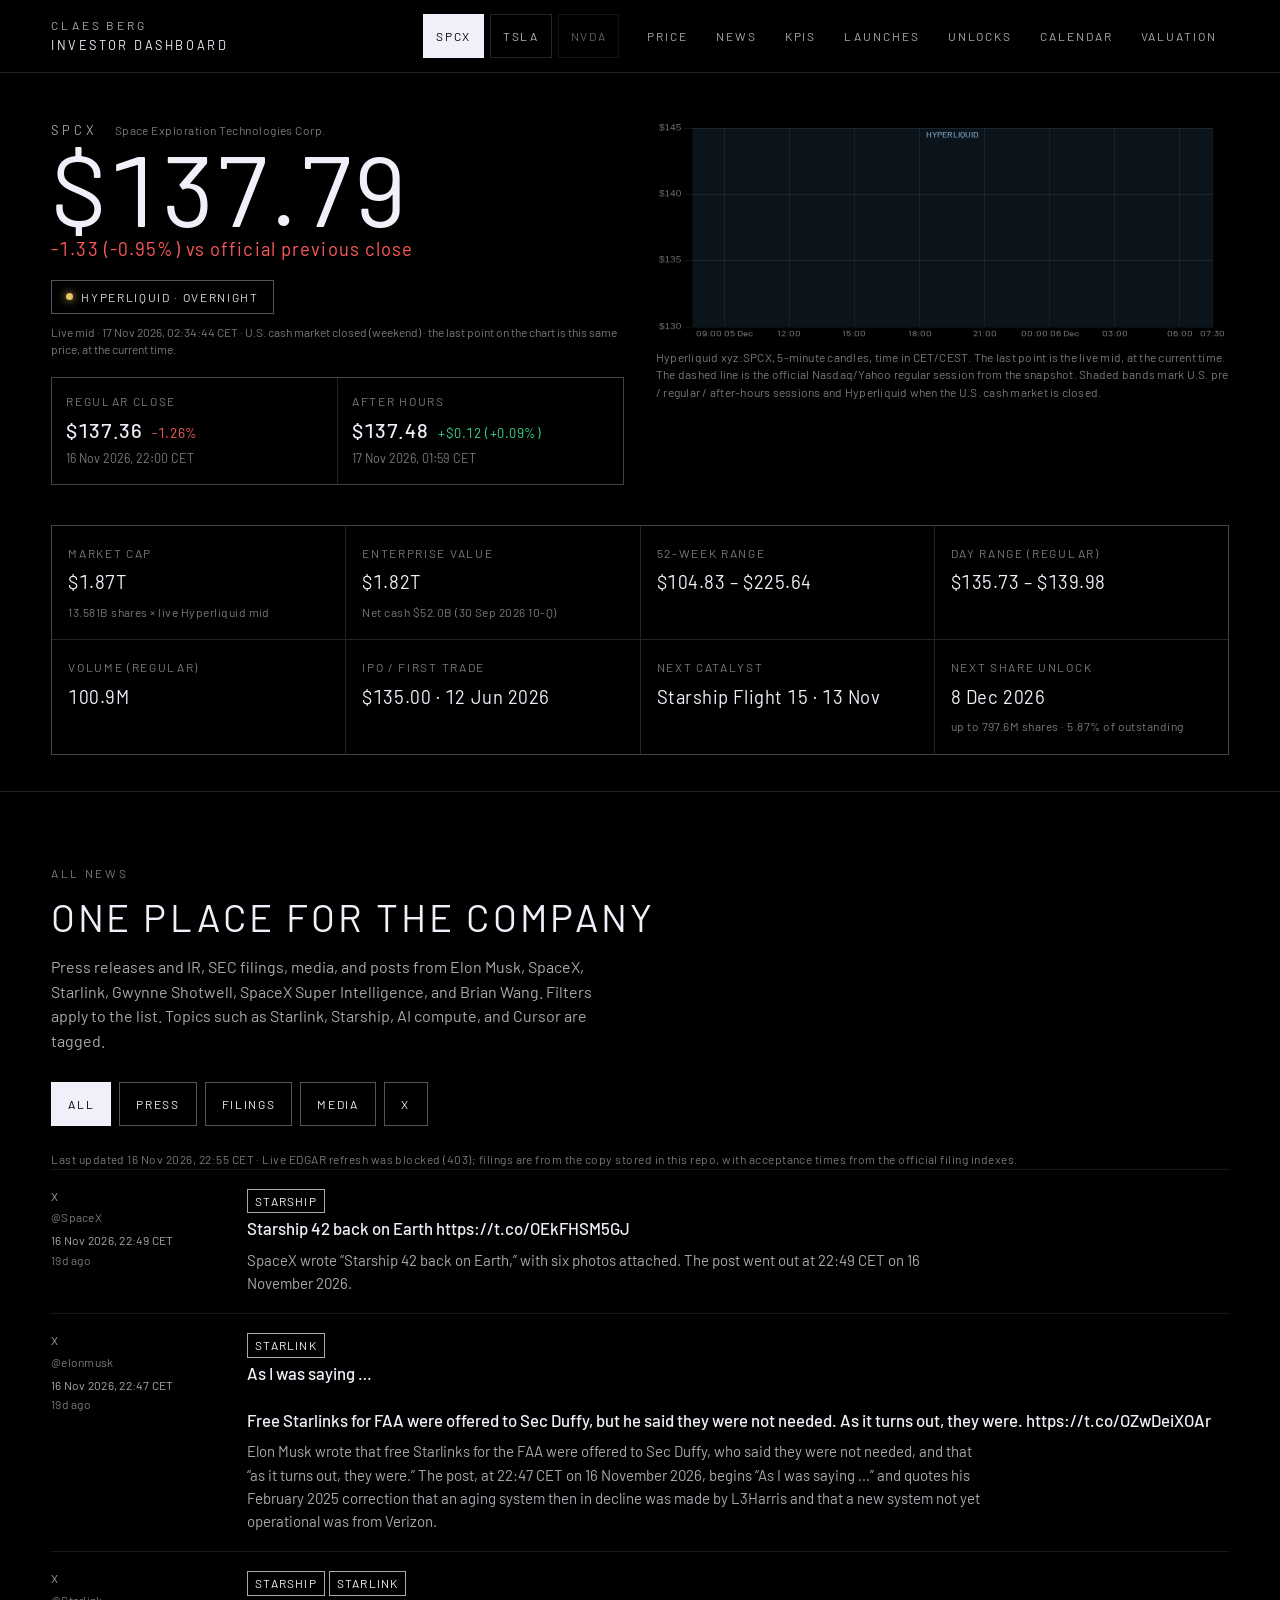
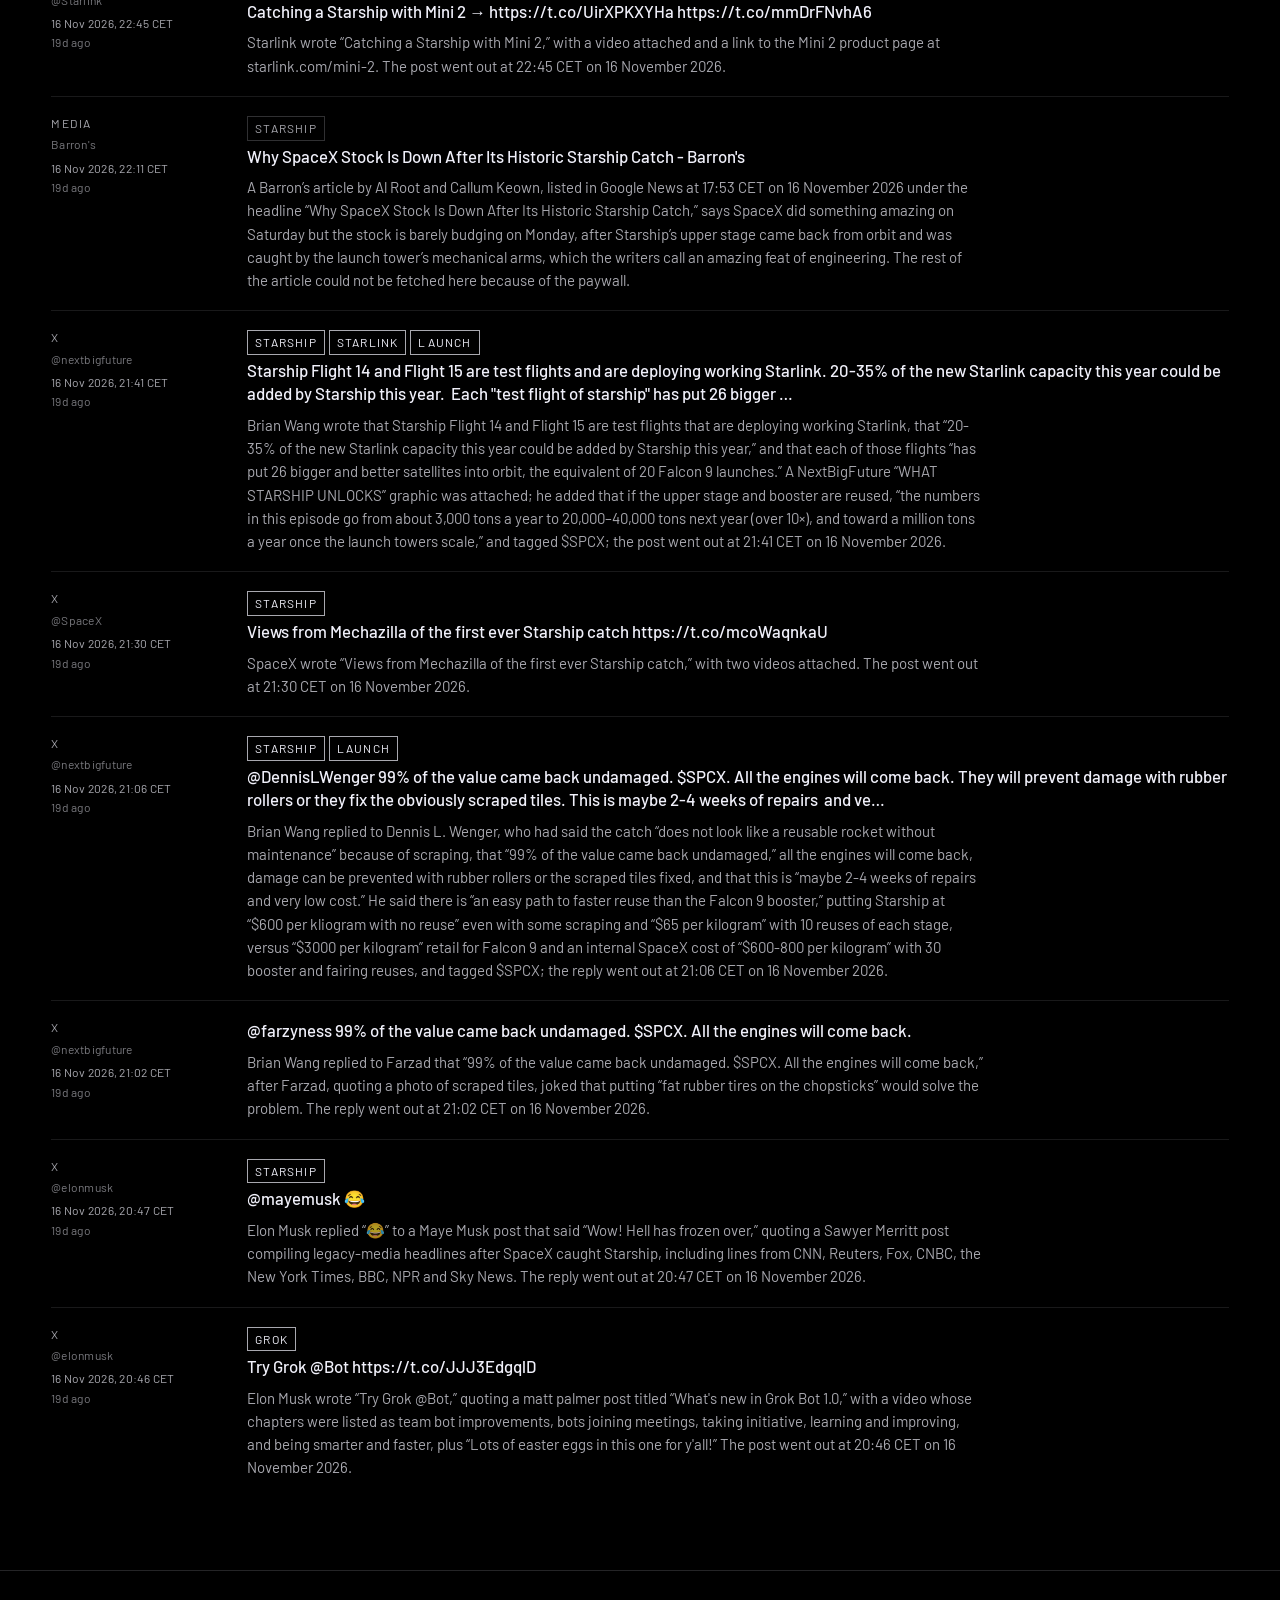
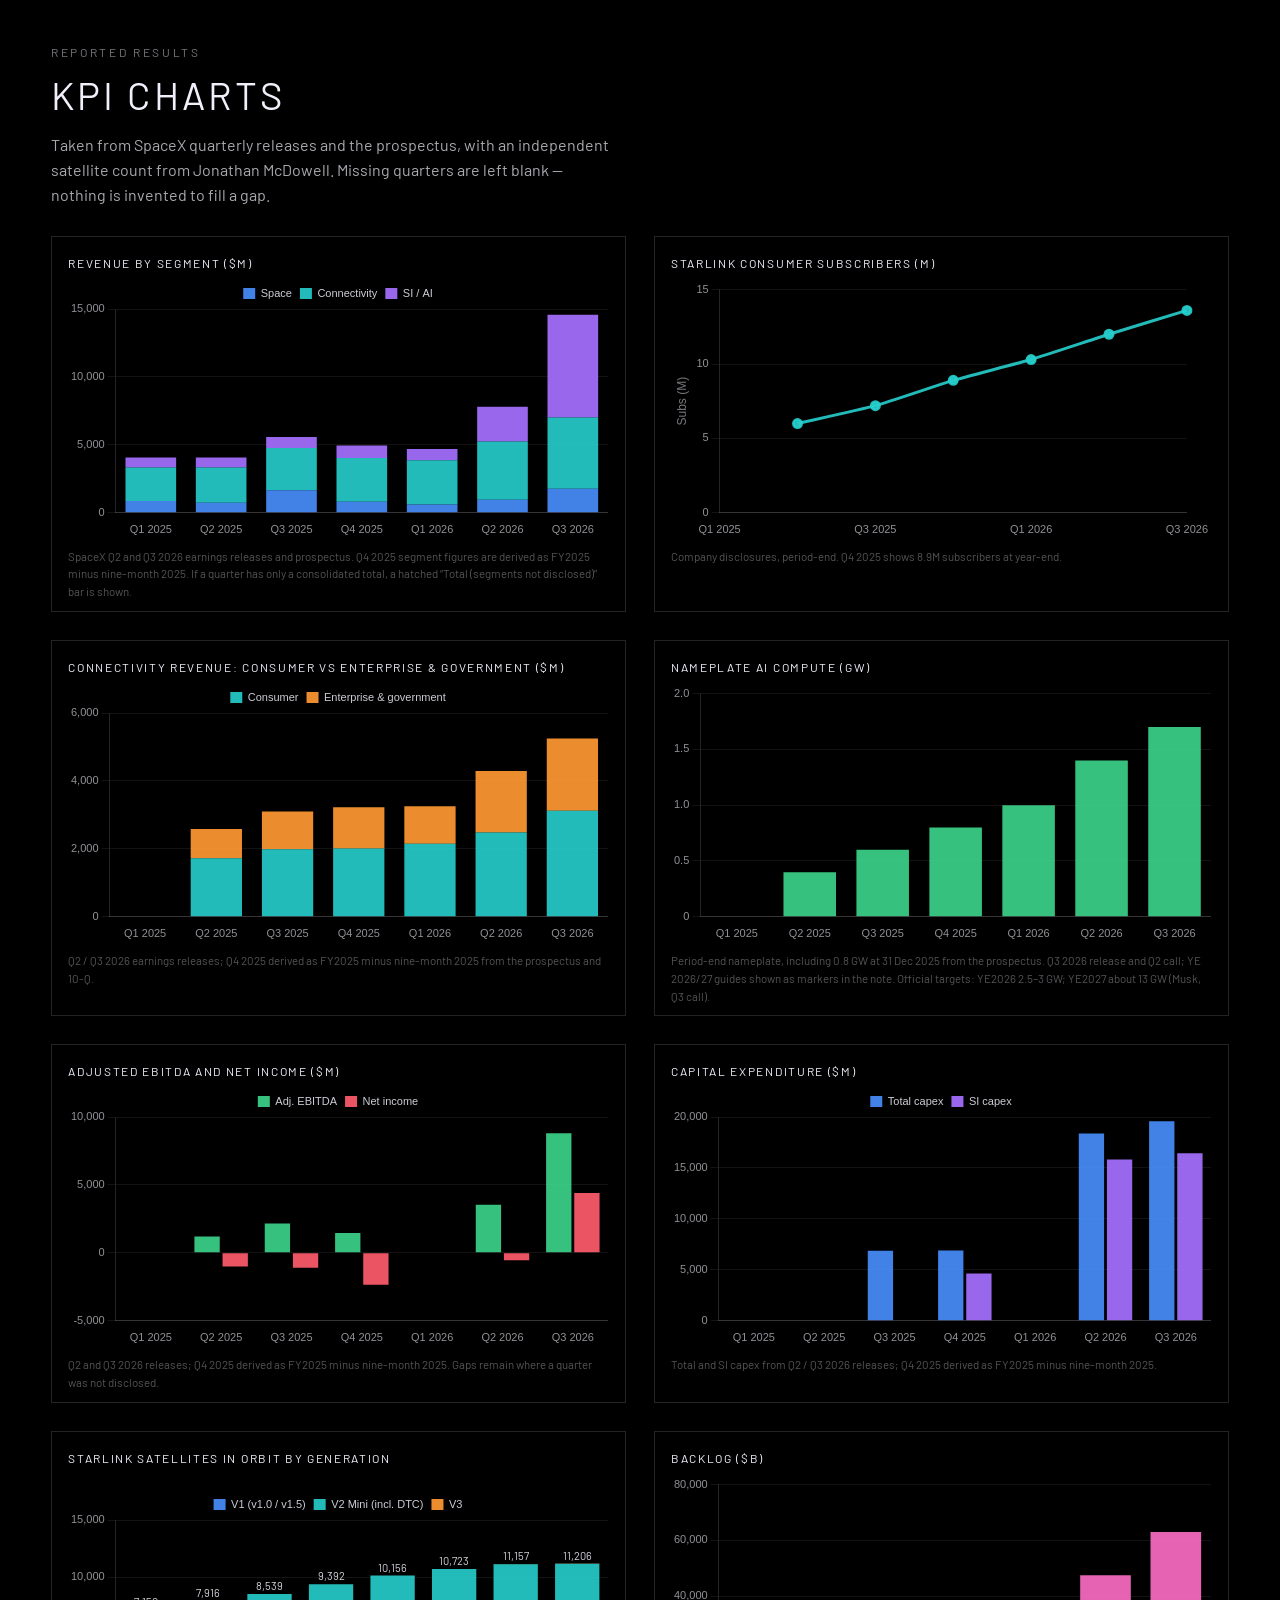
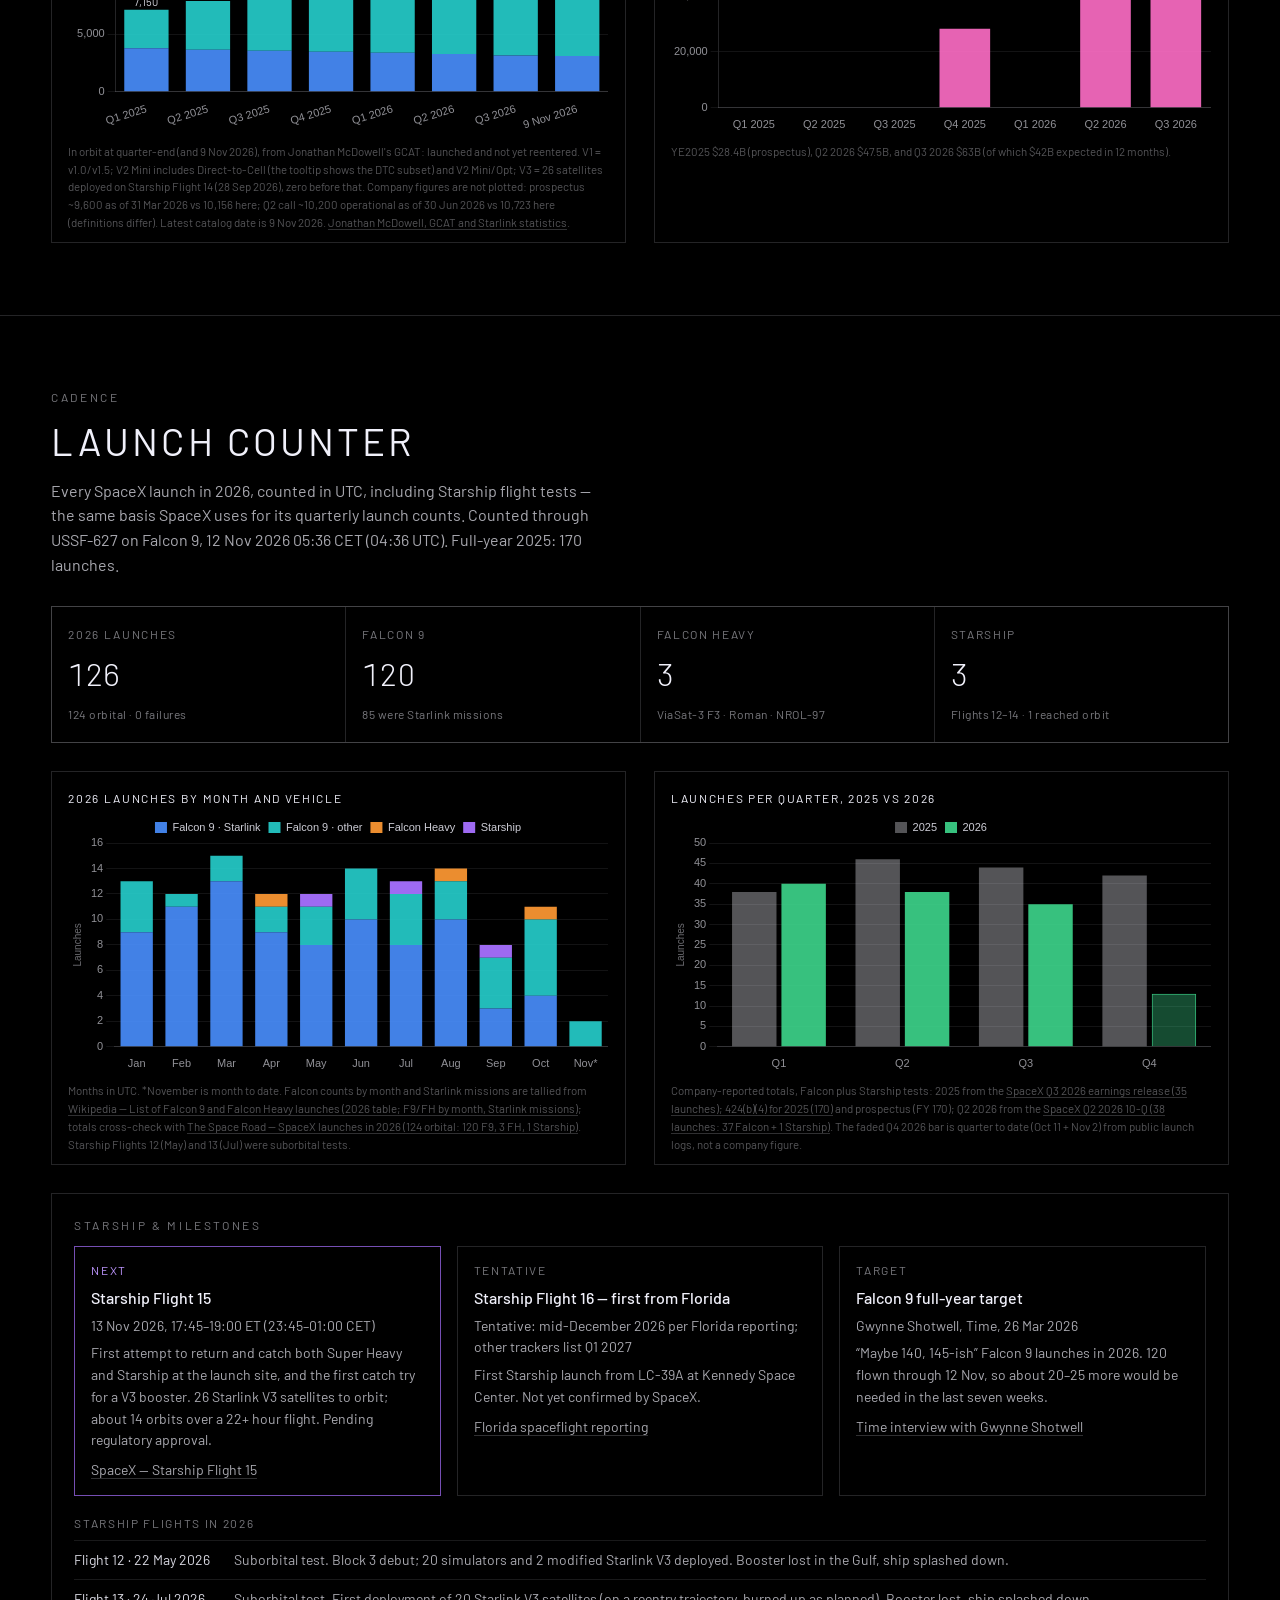
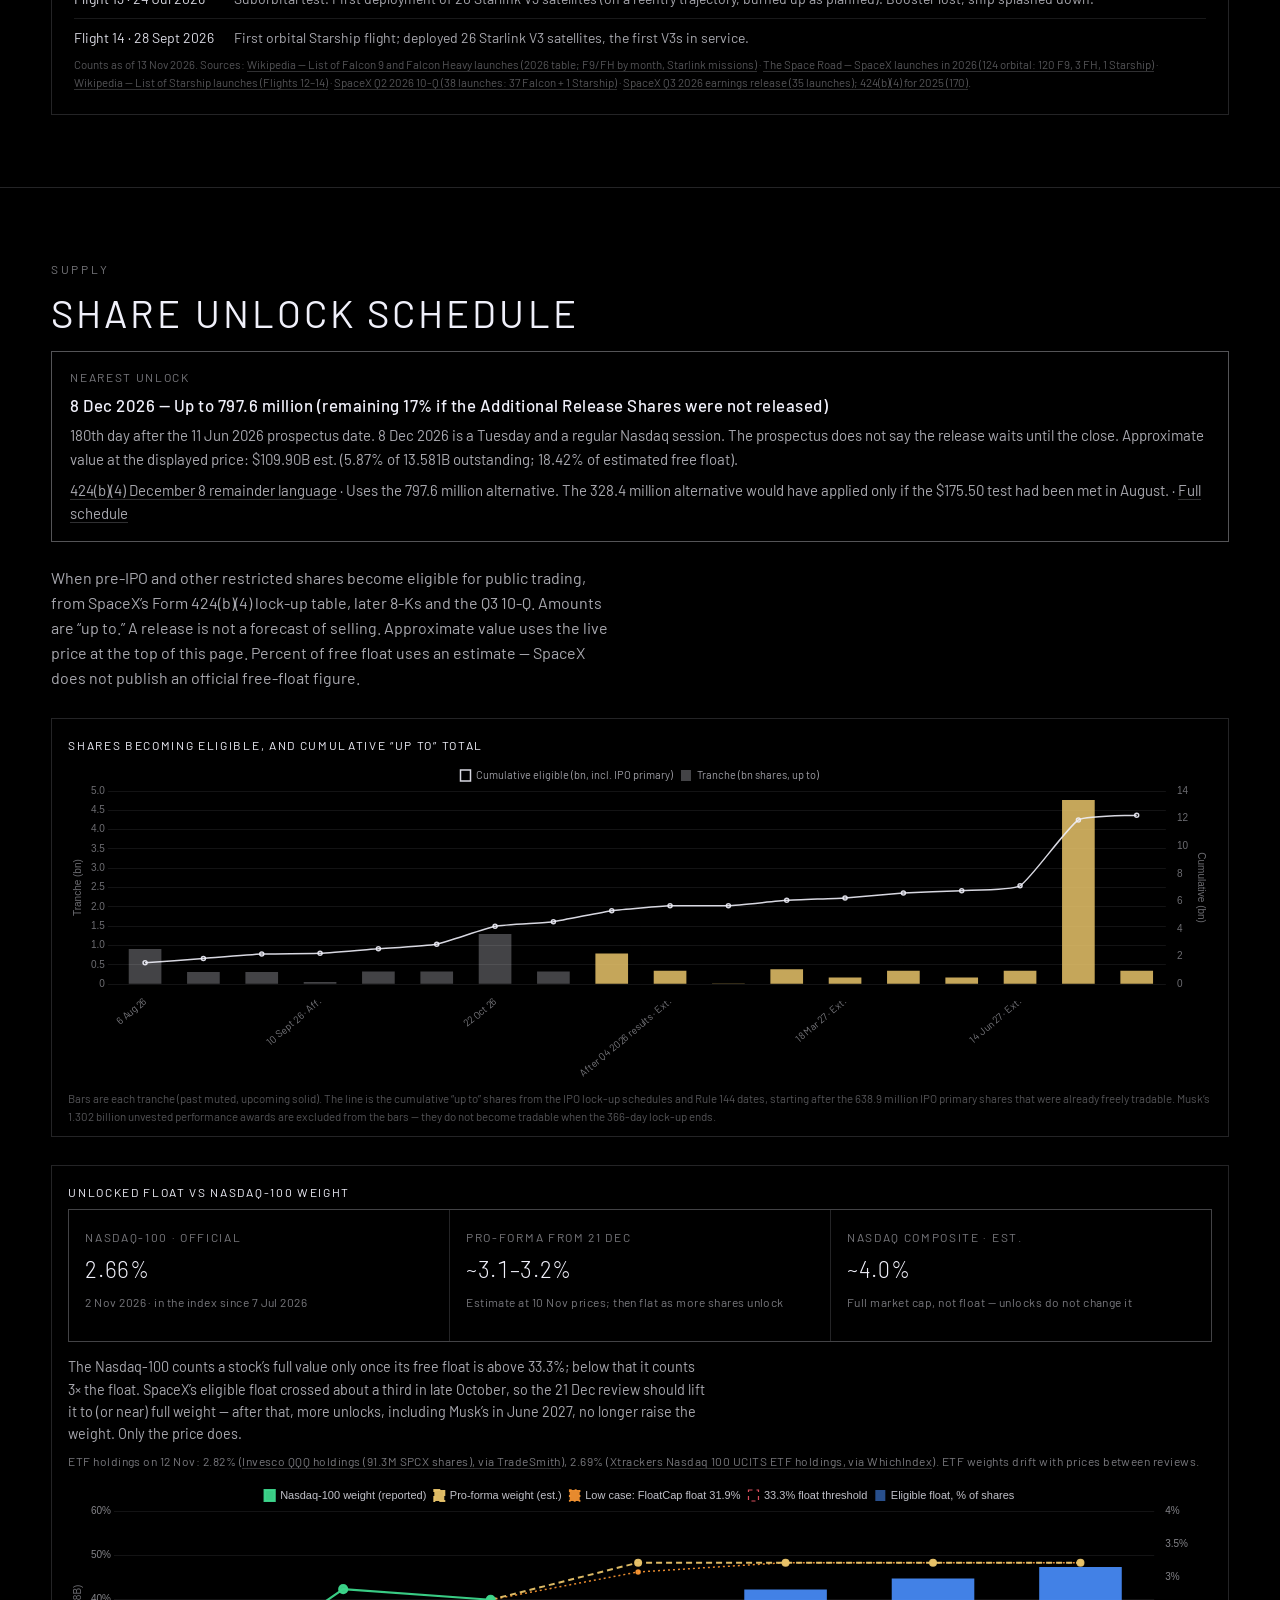
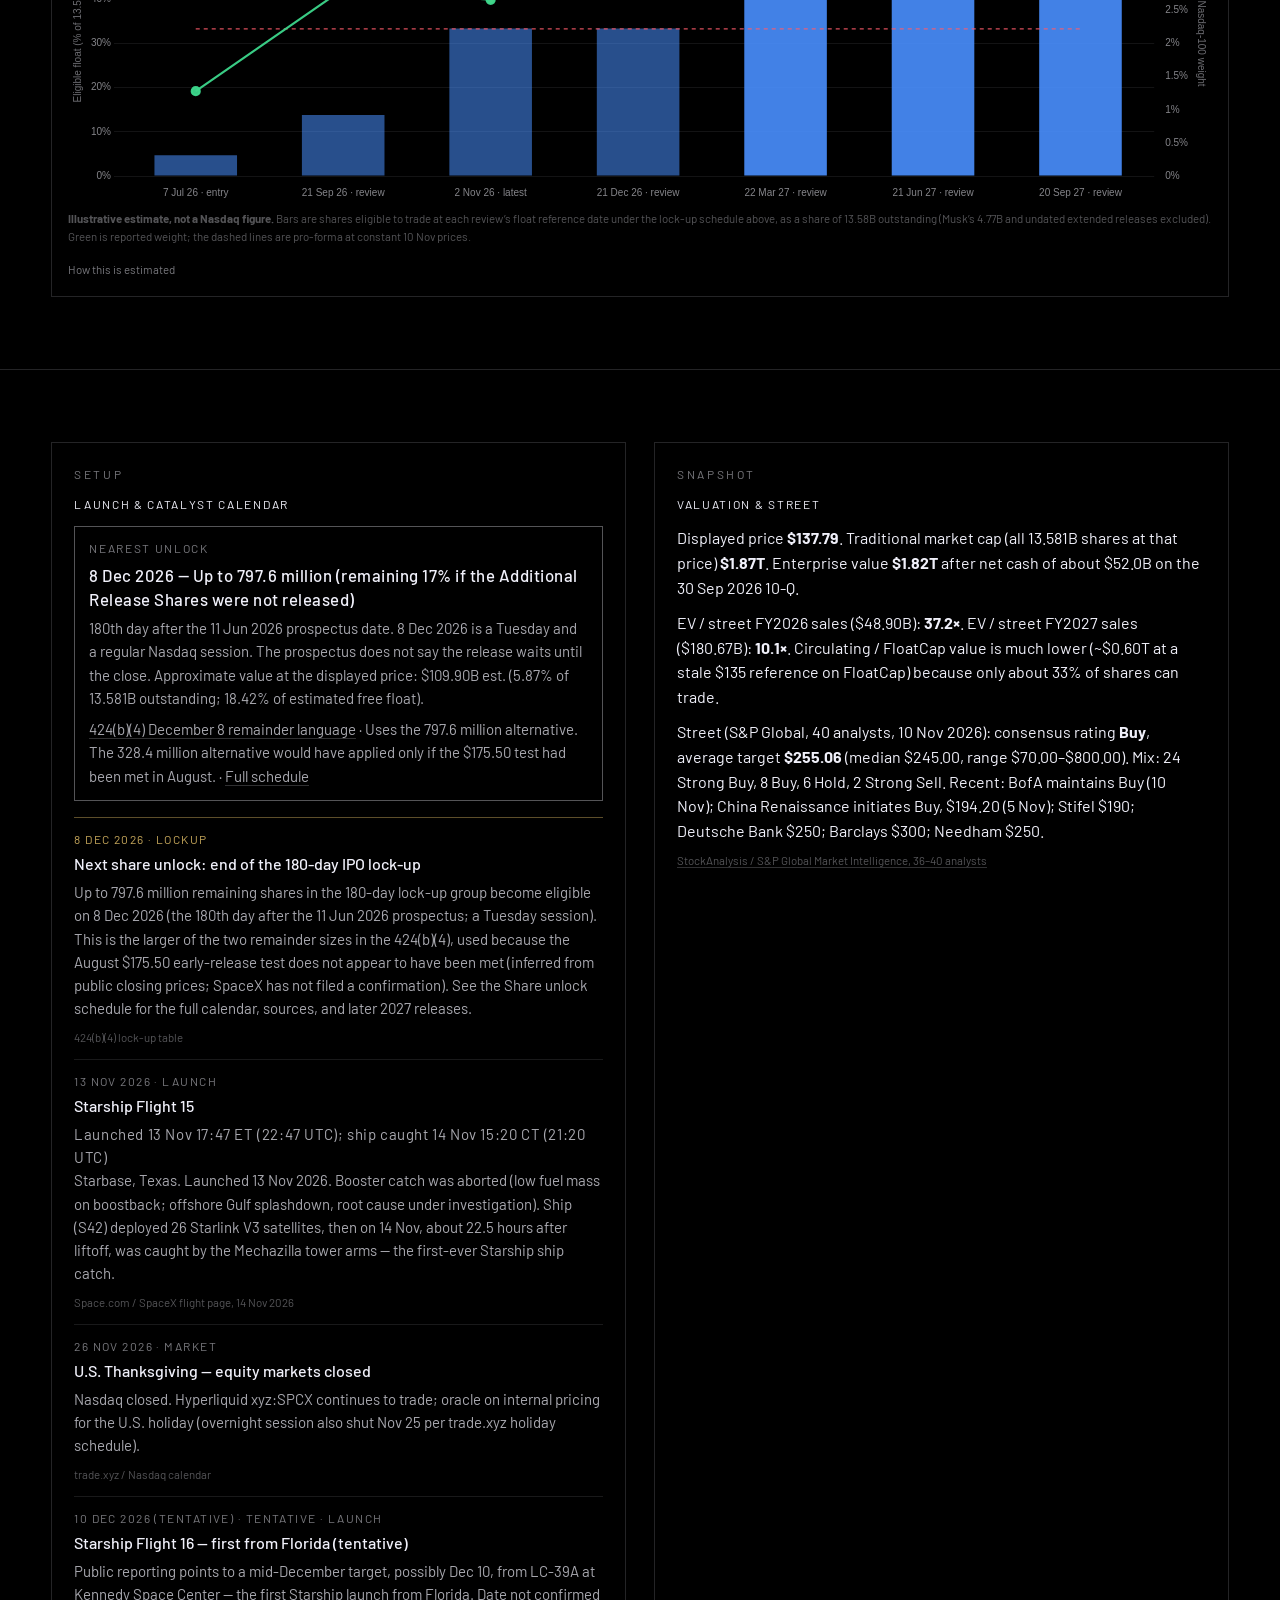
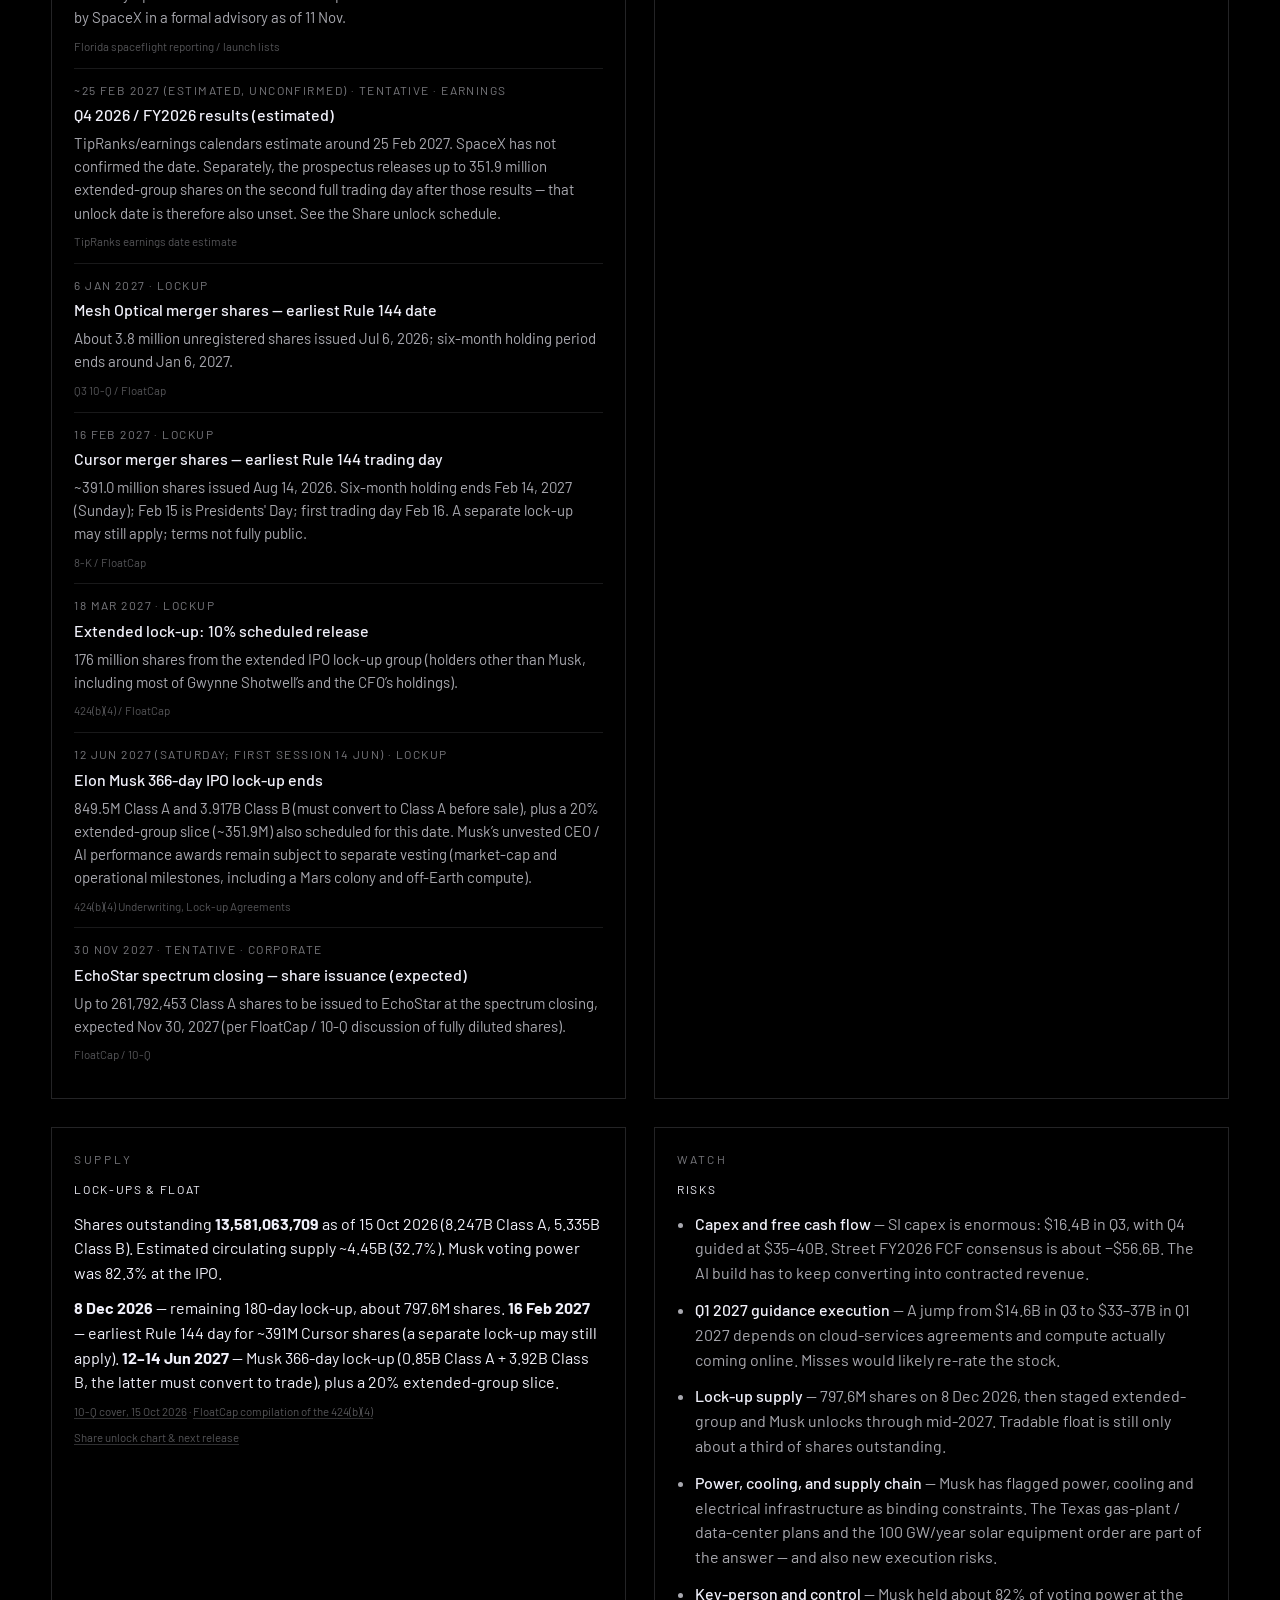
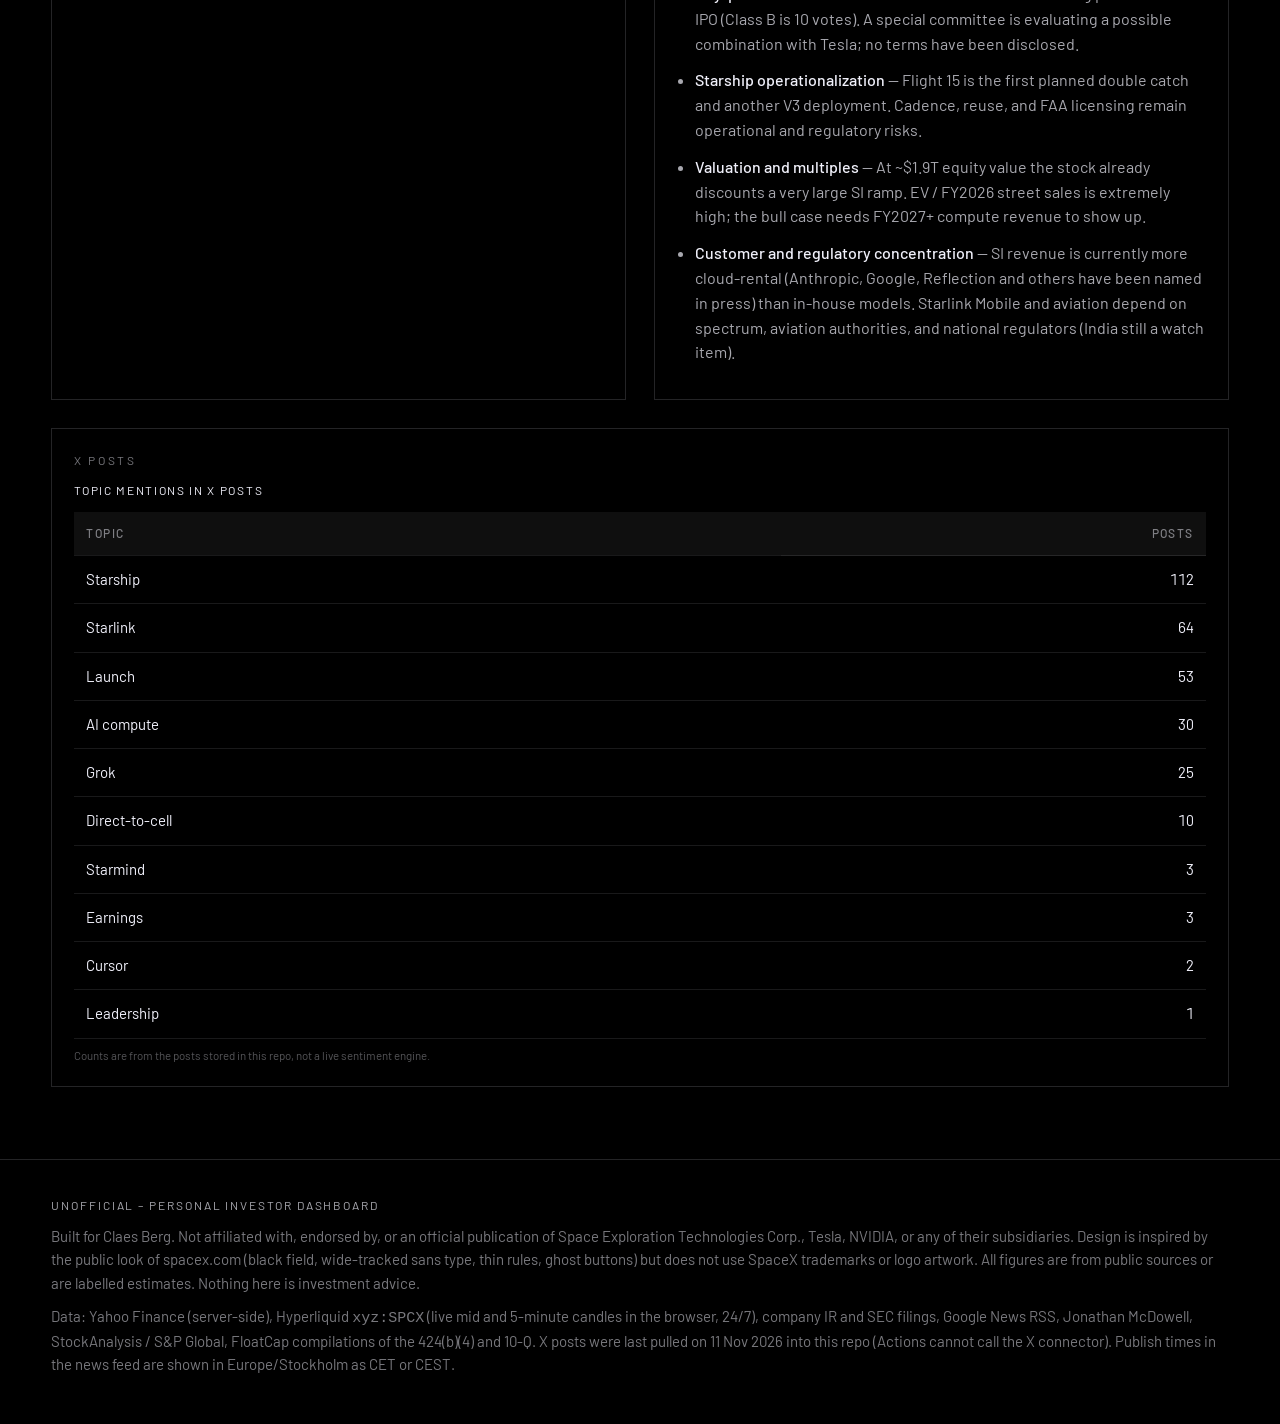
==== commit b8314d58: "Refresh SPCX Nasdaq regular close and after-hours prices" ====
--- a/index.html
+++ b/index.html
@@ -5,7 +5,7 @@
   <meta name="viewport" content="width=device-width, initial-scale=1, viewport-fit=cover">
   <meta name="description" content="Unofficial personal investor dashboard for SpaceX (Nasdaq: SPCX), built for Claes Berg. Not affiliated with Space Exploration Technologies Corp.">
   <title>SPCX · Investor Dashboard · Claes Berg</title>
-  <link rel="stylesheet" href="css/style.css?v=4374915-20261114013911">
+  <link rel="stylesheet" href="css/style.css?v=6474fc3-20261117013444">
   <meta name="theme-color" content="#000000">
   <meta name="robots" content="noindex,nofollow">
 </head>
@@ -196,13 +196,13 @@
     </div>
   </footer>
 
-  <script src="js/vendor/chart.umd.min.js?v=4374915-20261114013911"></script>
-  <script src="js/price.js?v=4374915-20261114013911"></script>
-  <script src="js/charts.js?v=4374915-20261114013911"></script>
-  <script src="js/unlocks.js?v=4374915-20261114013911"></script>
-  <script src="js/launches.js?v=4374915-20261114013911"></script>
-  <script src="js/indexweight.js?v=4374915-20261114013911"></script>
-  <script src="js/tesla.js?v=4374915-20261114013911"></script>
-  <script src="js/app.js?v=4374915-20261114013911"></script>
+  <script src="js/vendor/chart.umd.min.js?v=6474fc3-20261117013444"></script>
+  <script src="js/price.js?v=6474fc3-20261117013444"></script>
+  <script src="js/charts.js?v=6474fc3-20261117013444"></script>
+  <script src="js/unlocks.js?v=6474fc3-20261117013444"></script>
+  <script src="js/launches.js?v=6474fc3-20261117013444"></script>
+  <script src="js/indexweight.js?v=6474fc3-20261117013444"></script>
+  <script src="js/tesla.js?v=6474fc3-20261117013444"></script>
+  <script src="js/app.js?v=6474fc3-20261117013444"></script>
 </body>
 </html>
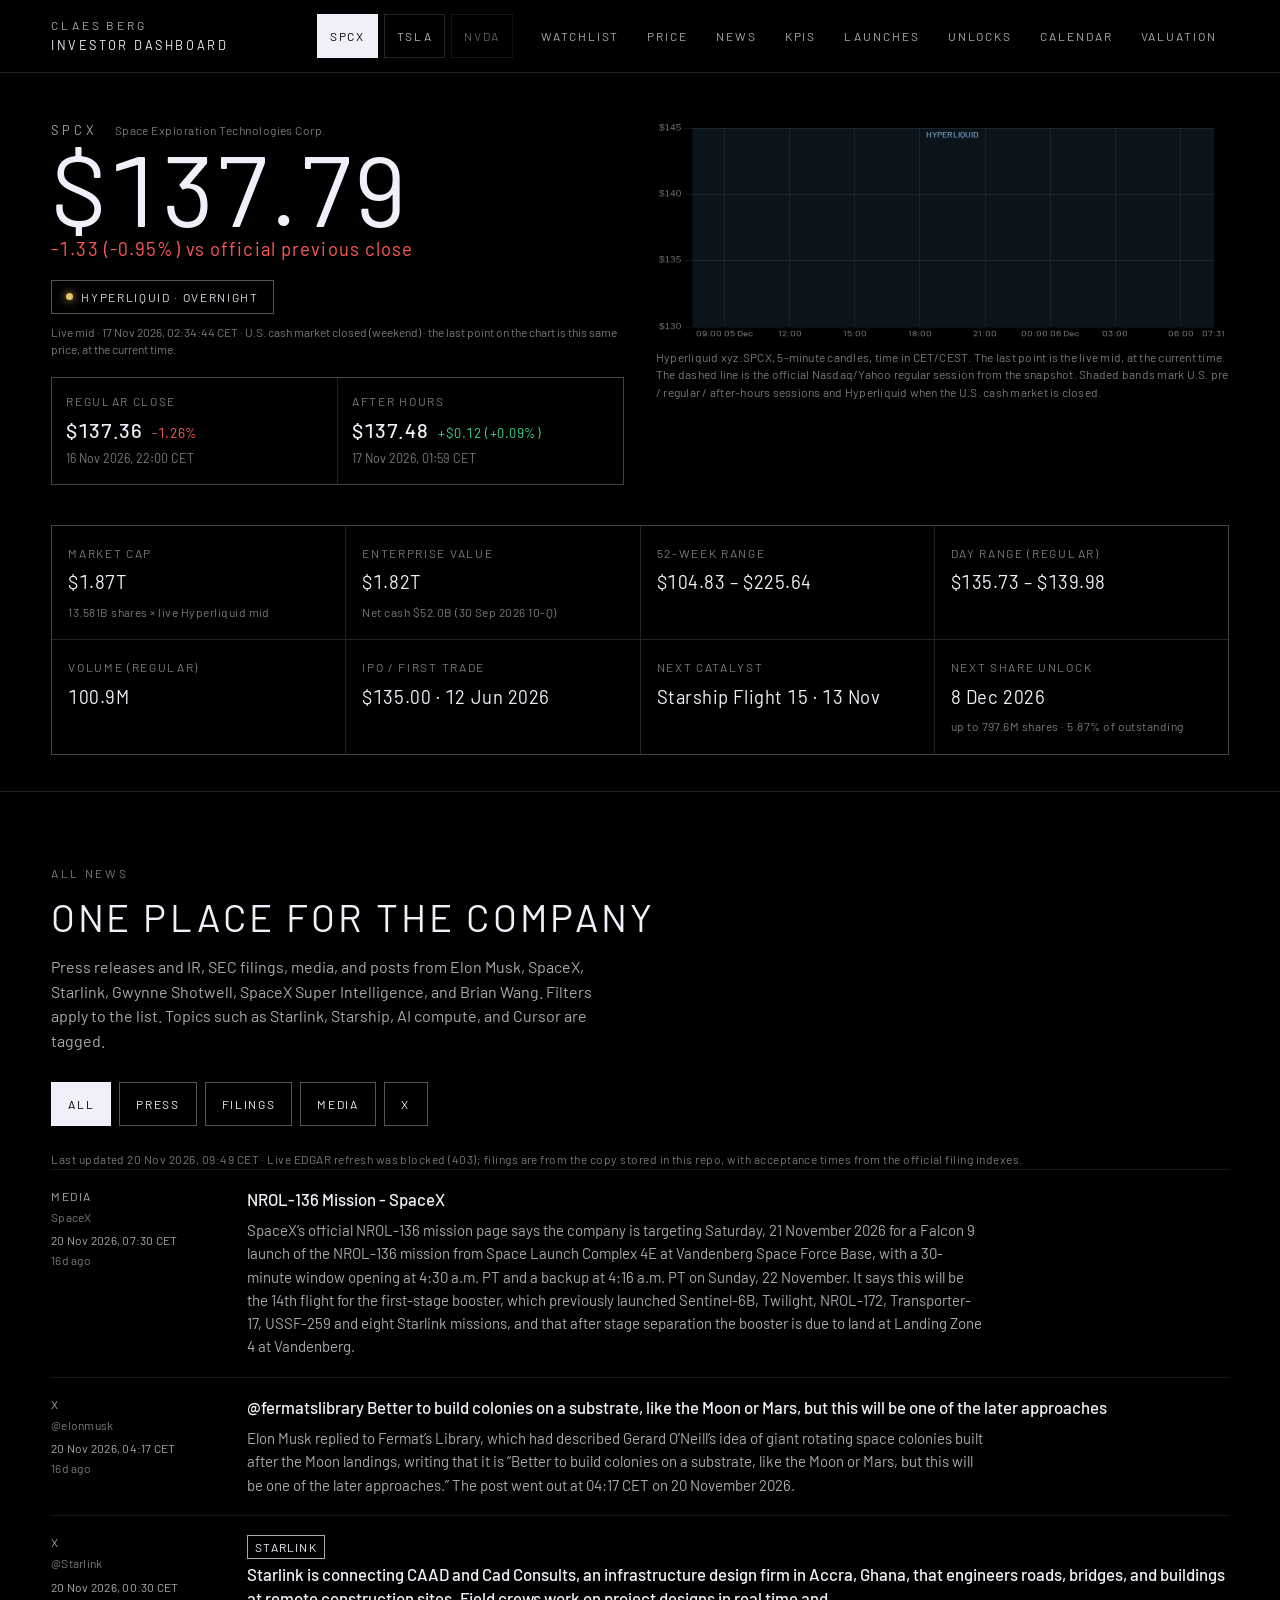
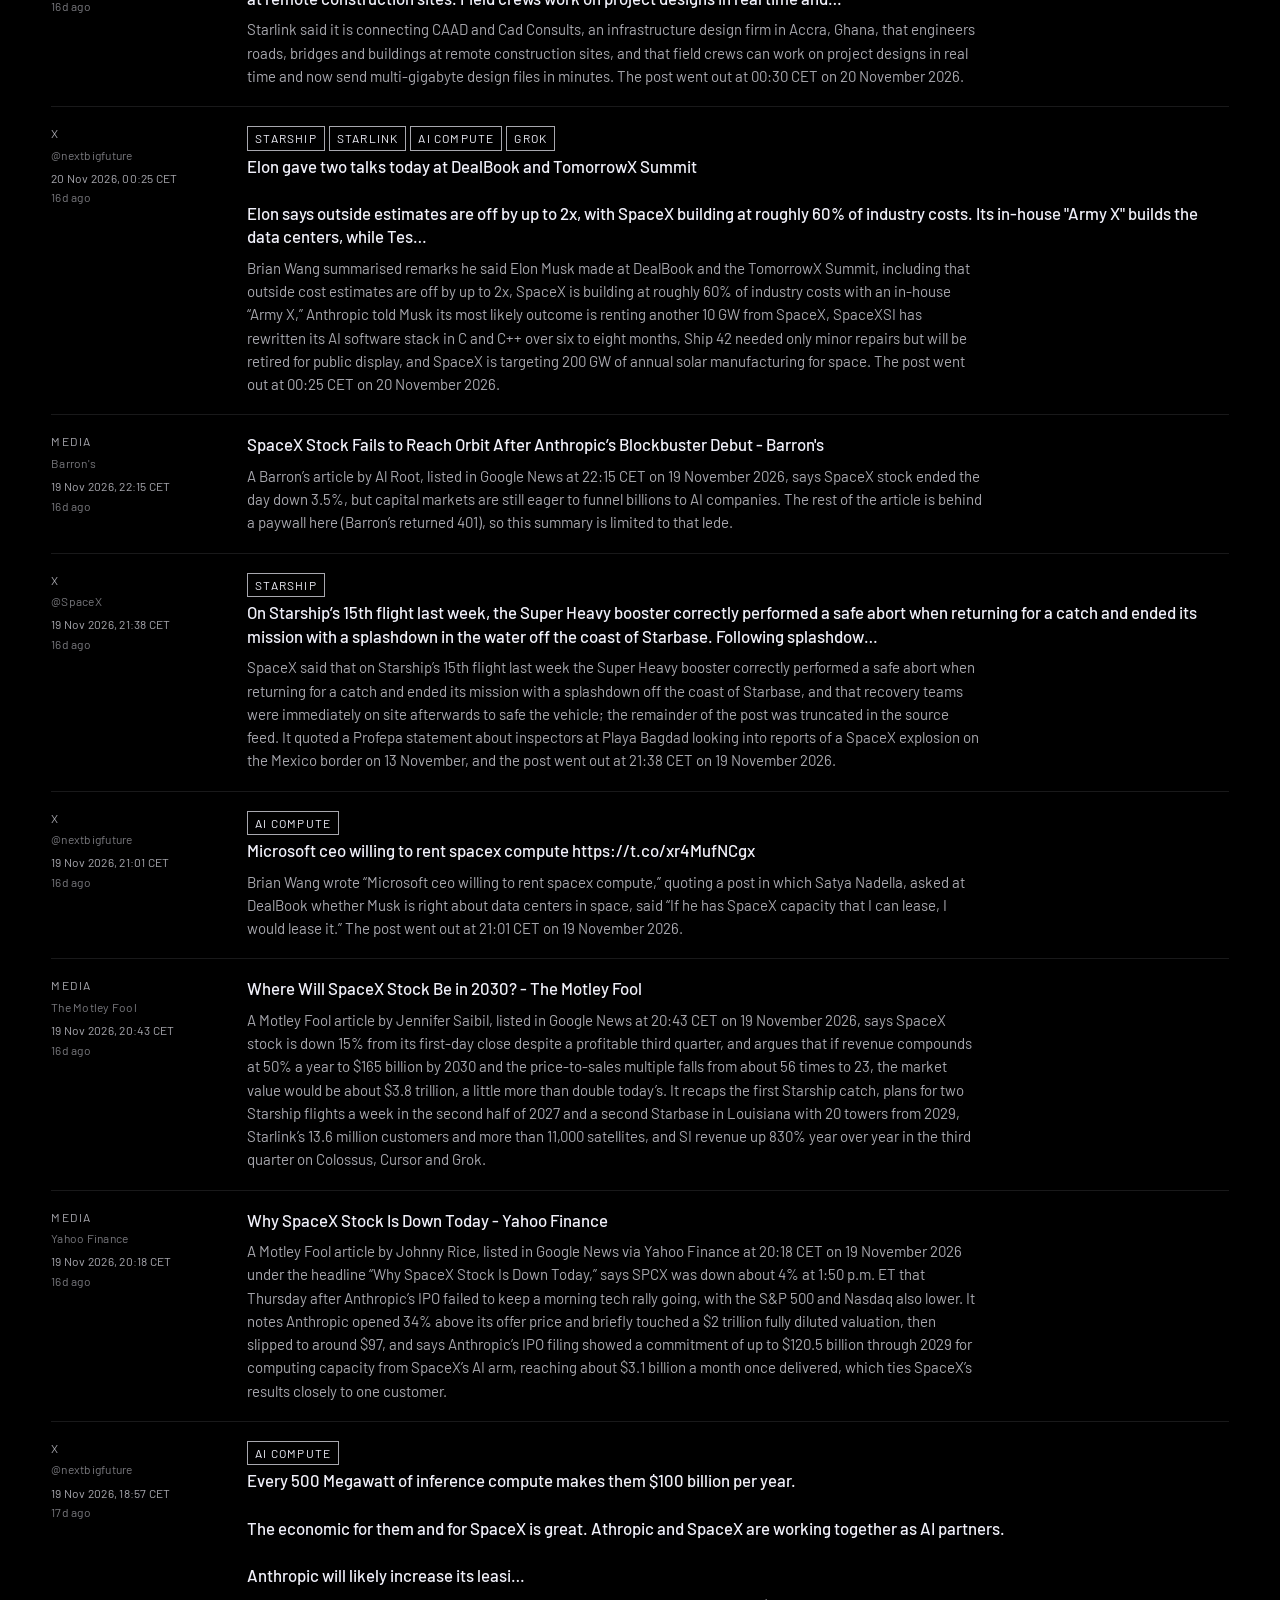
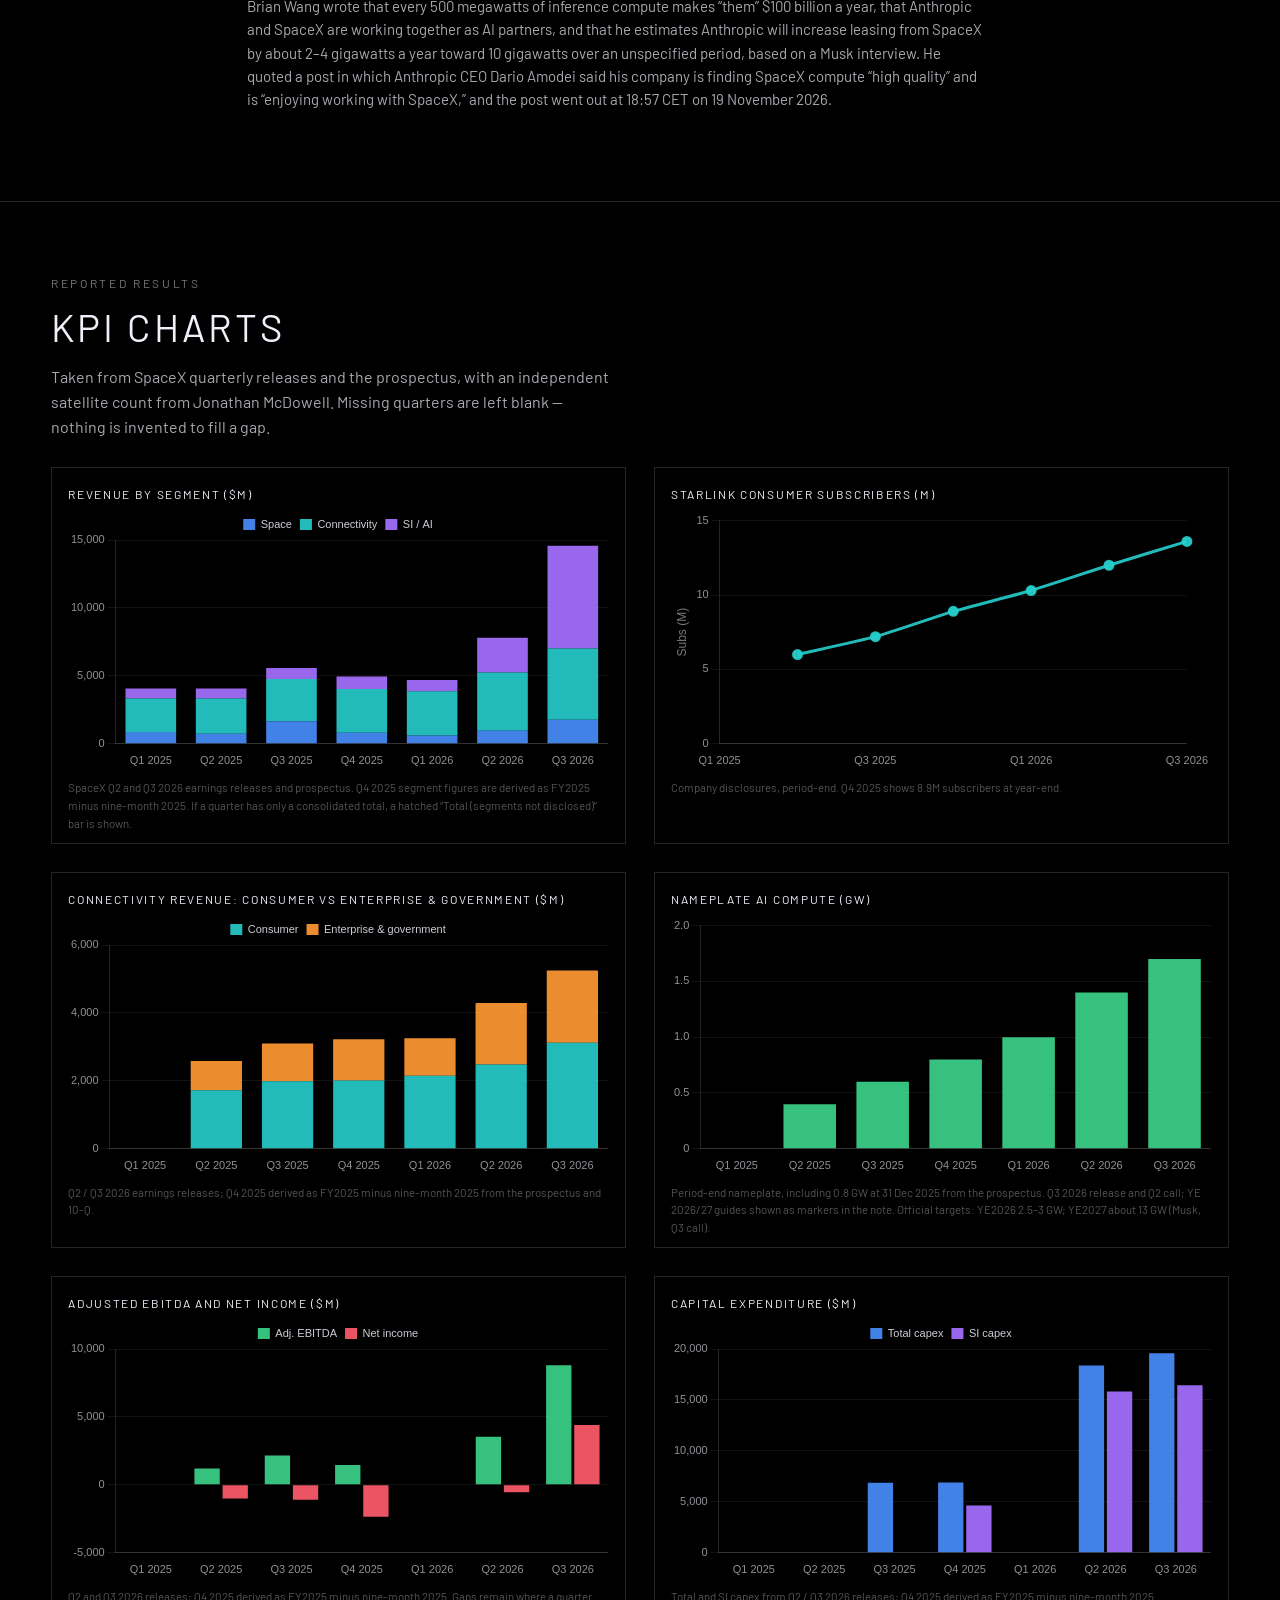
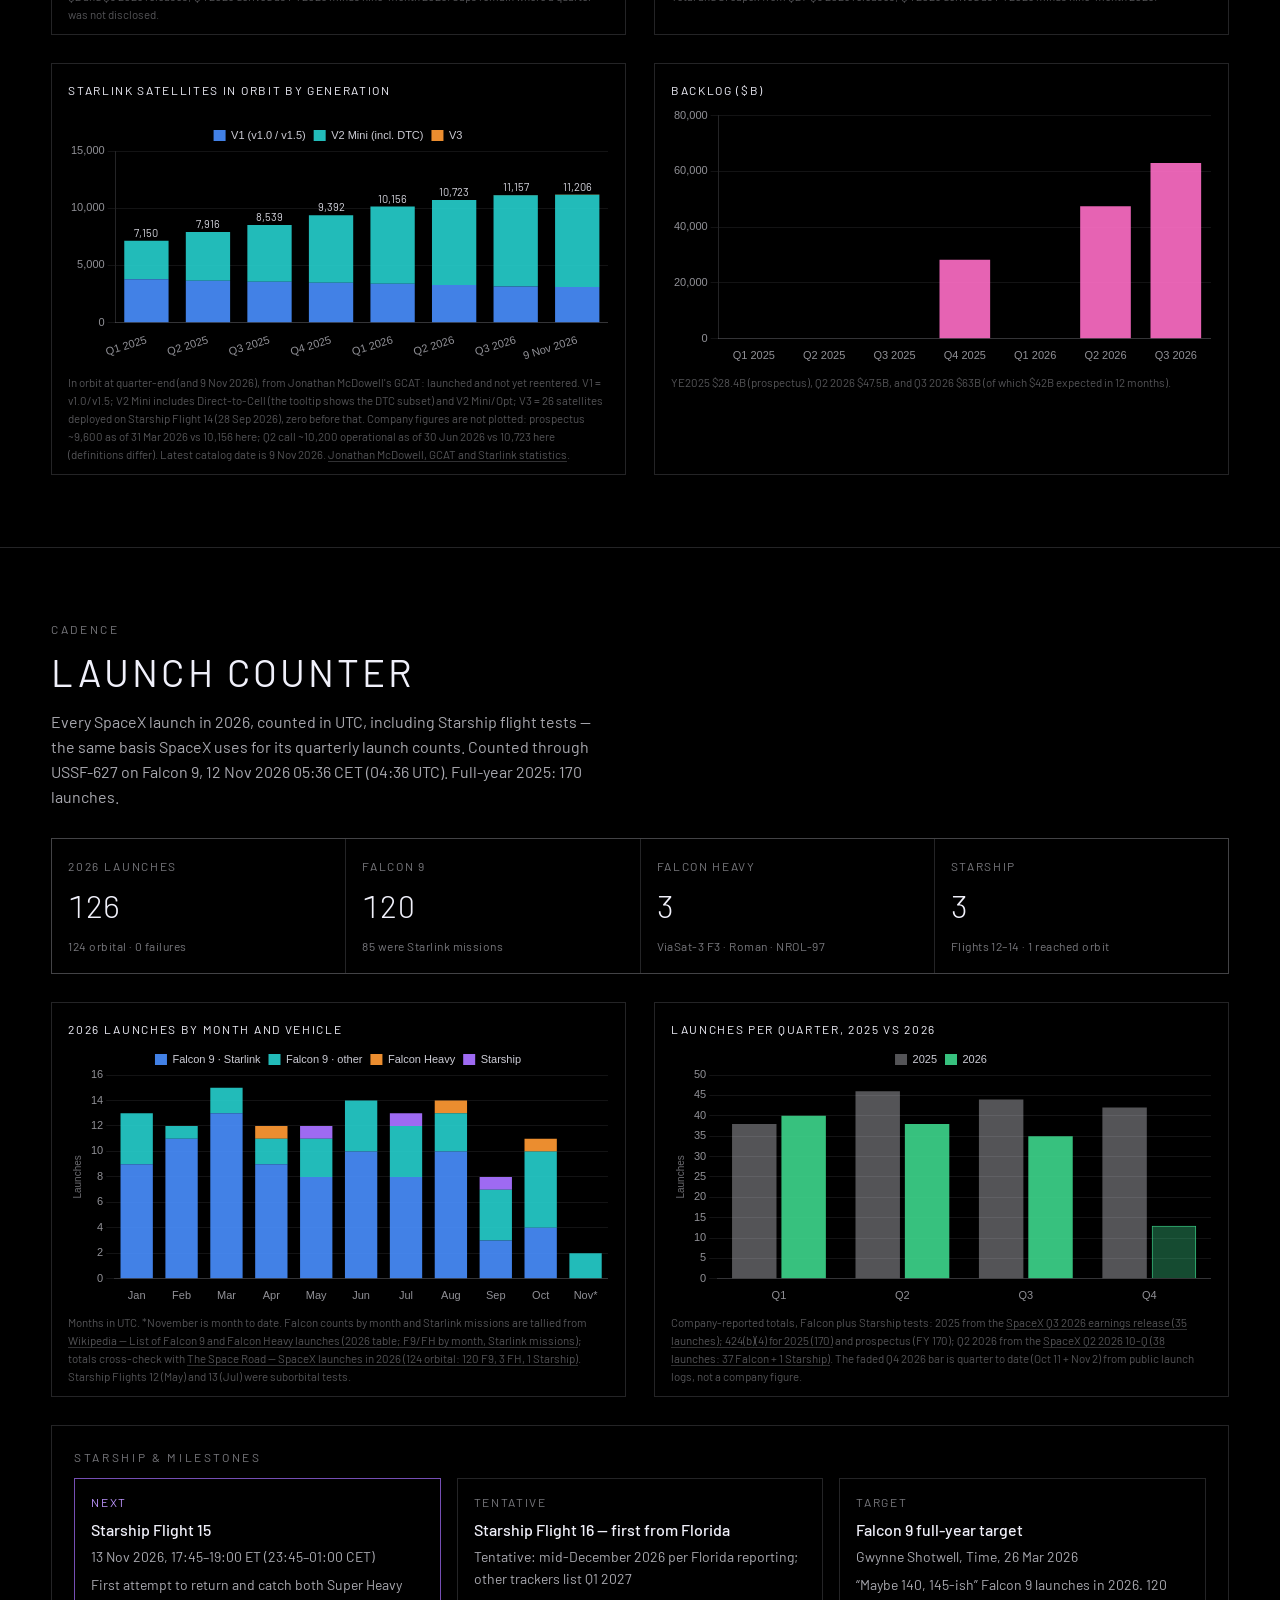
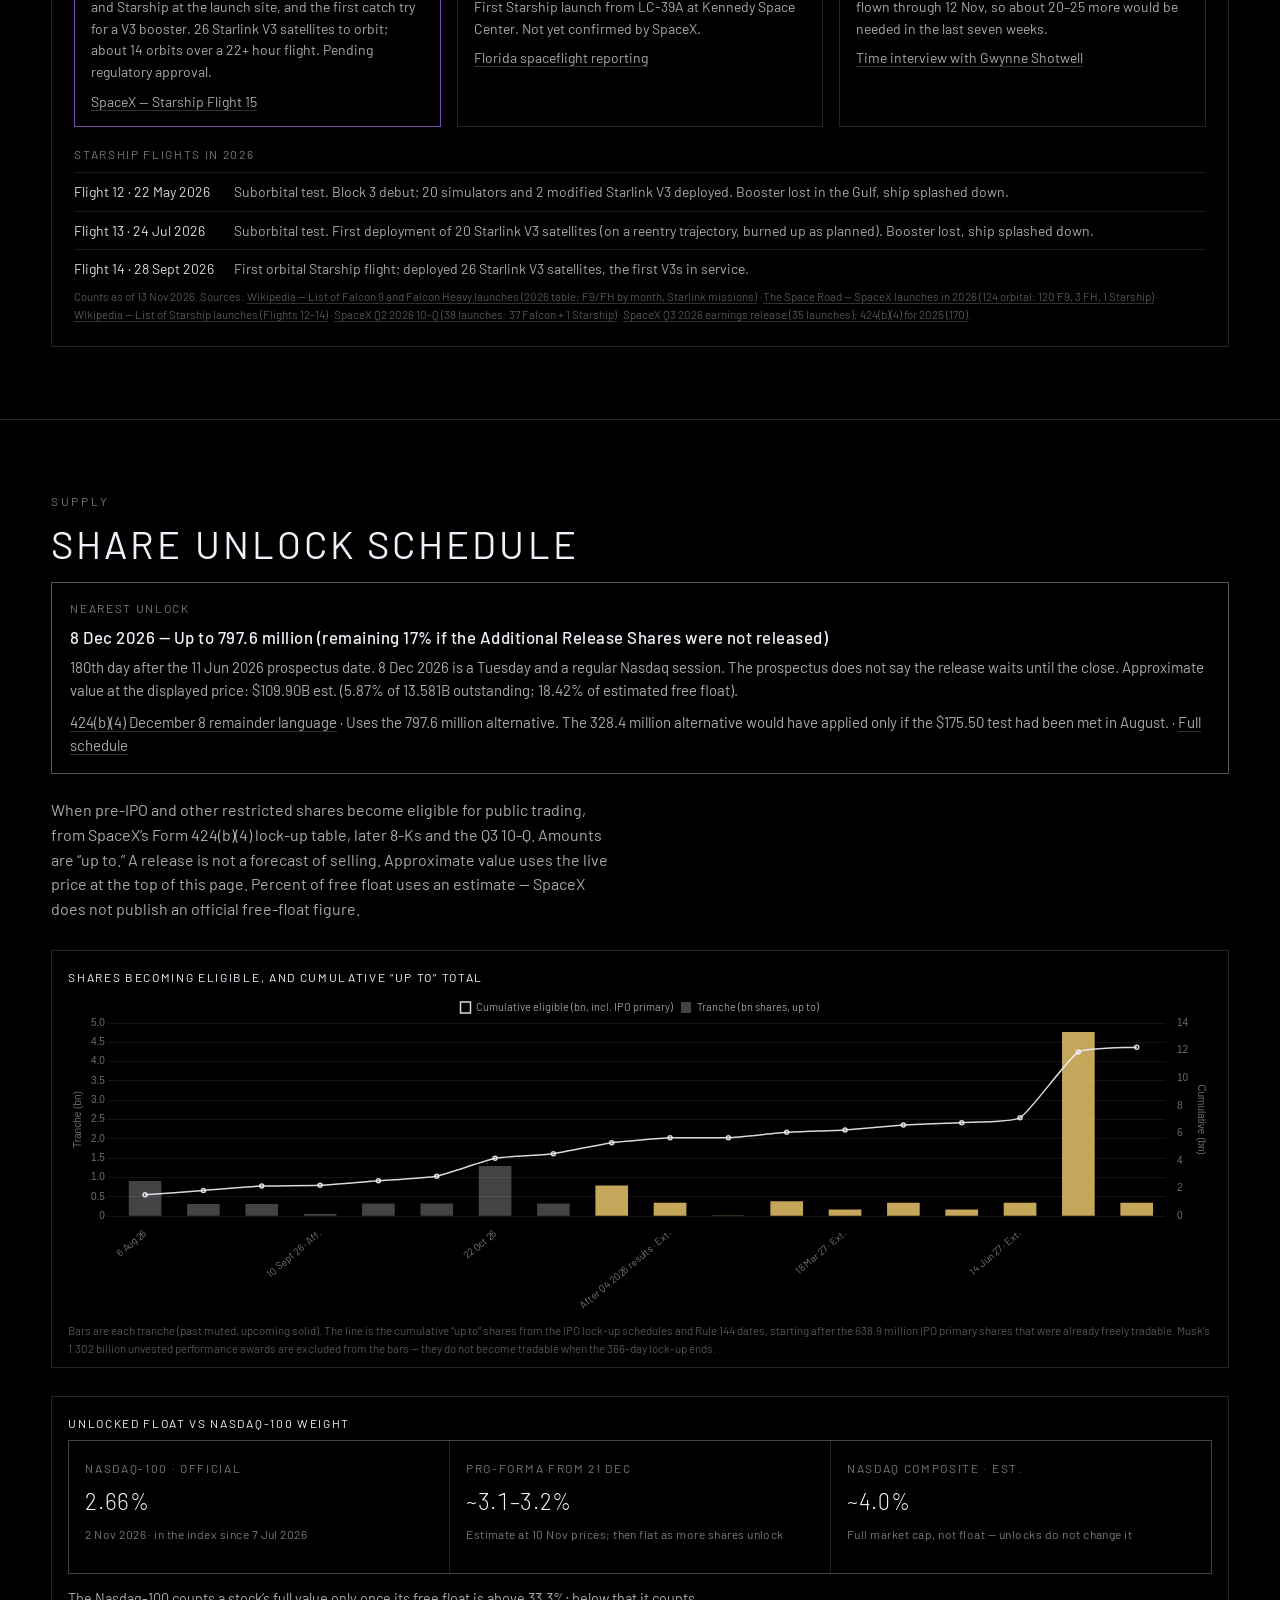
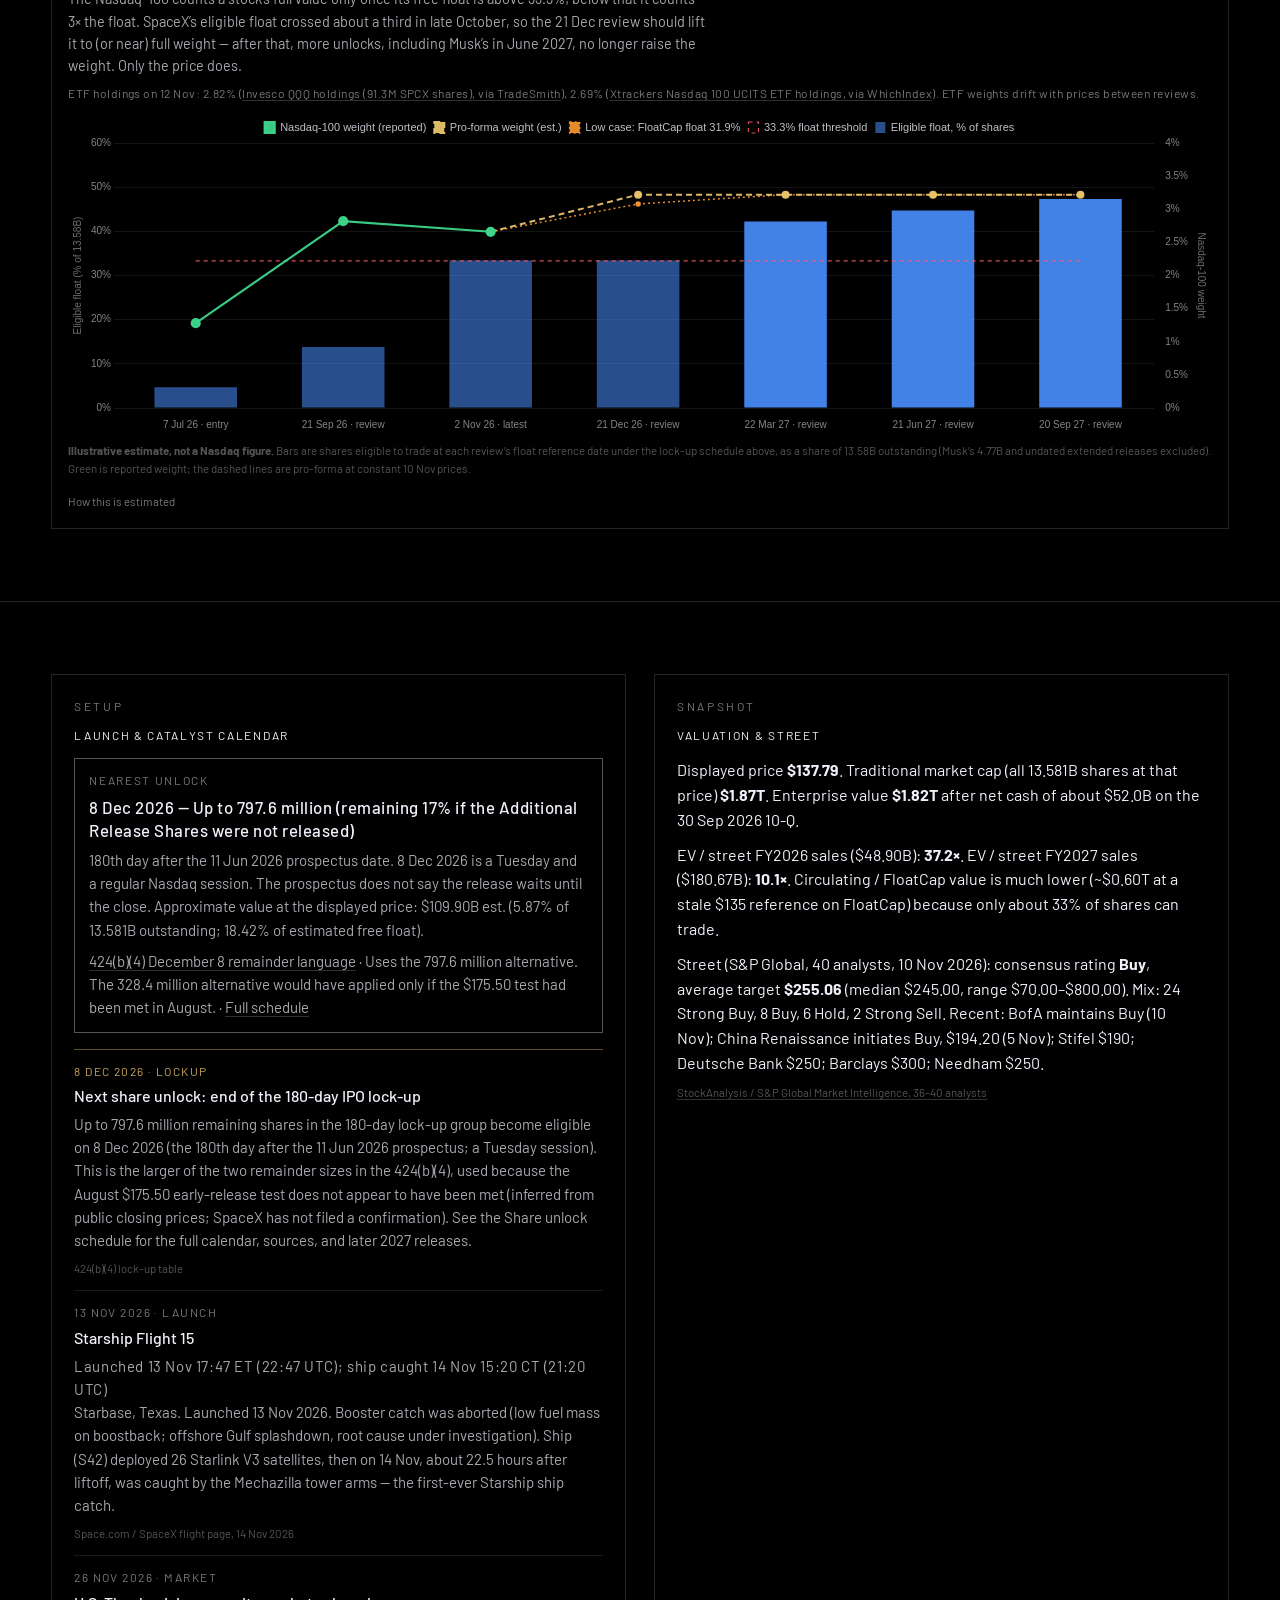
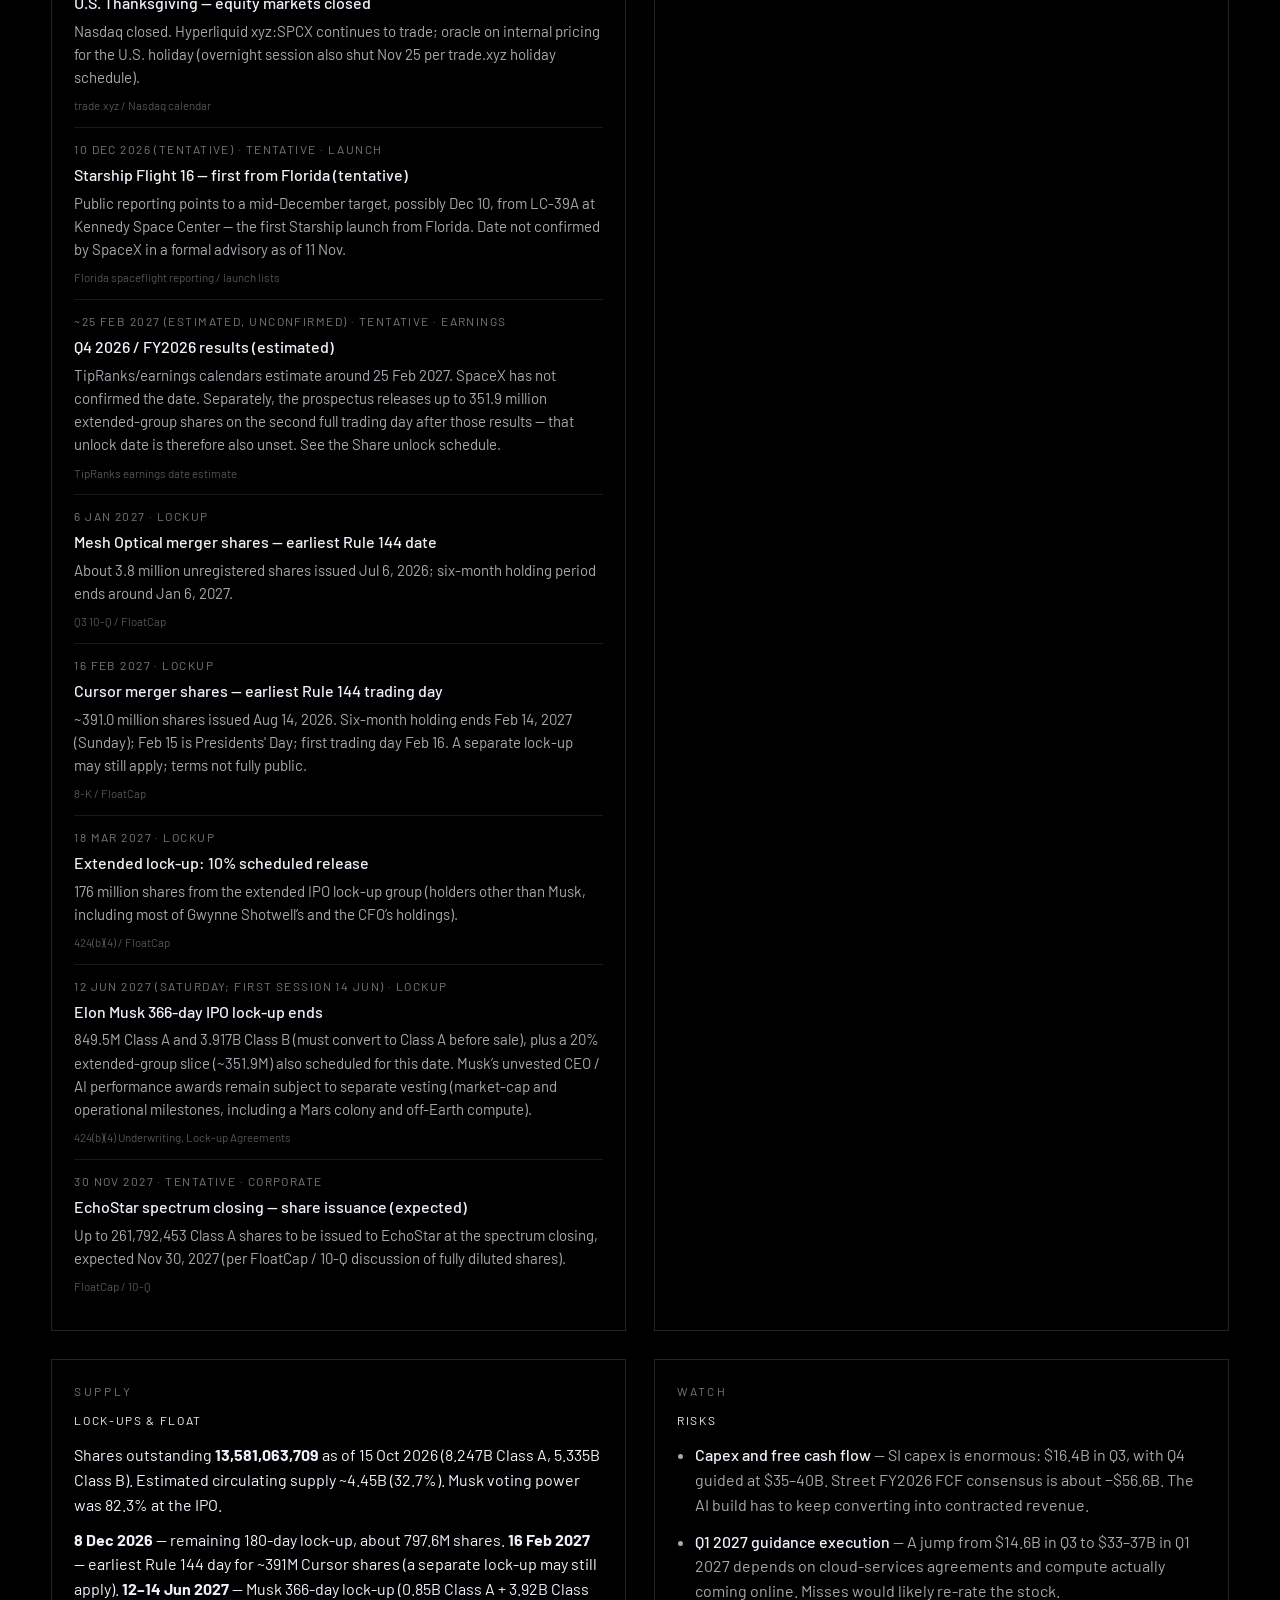
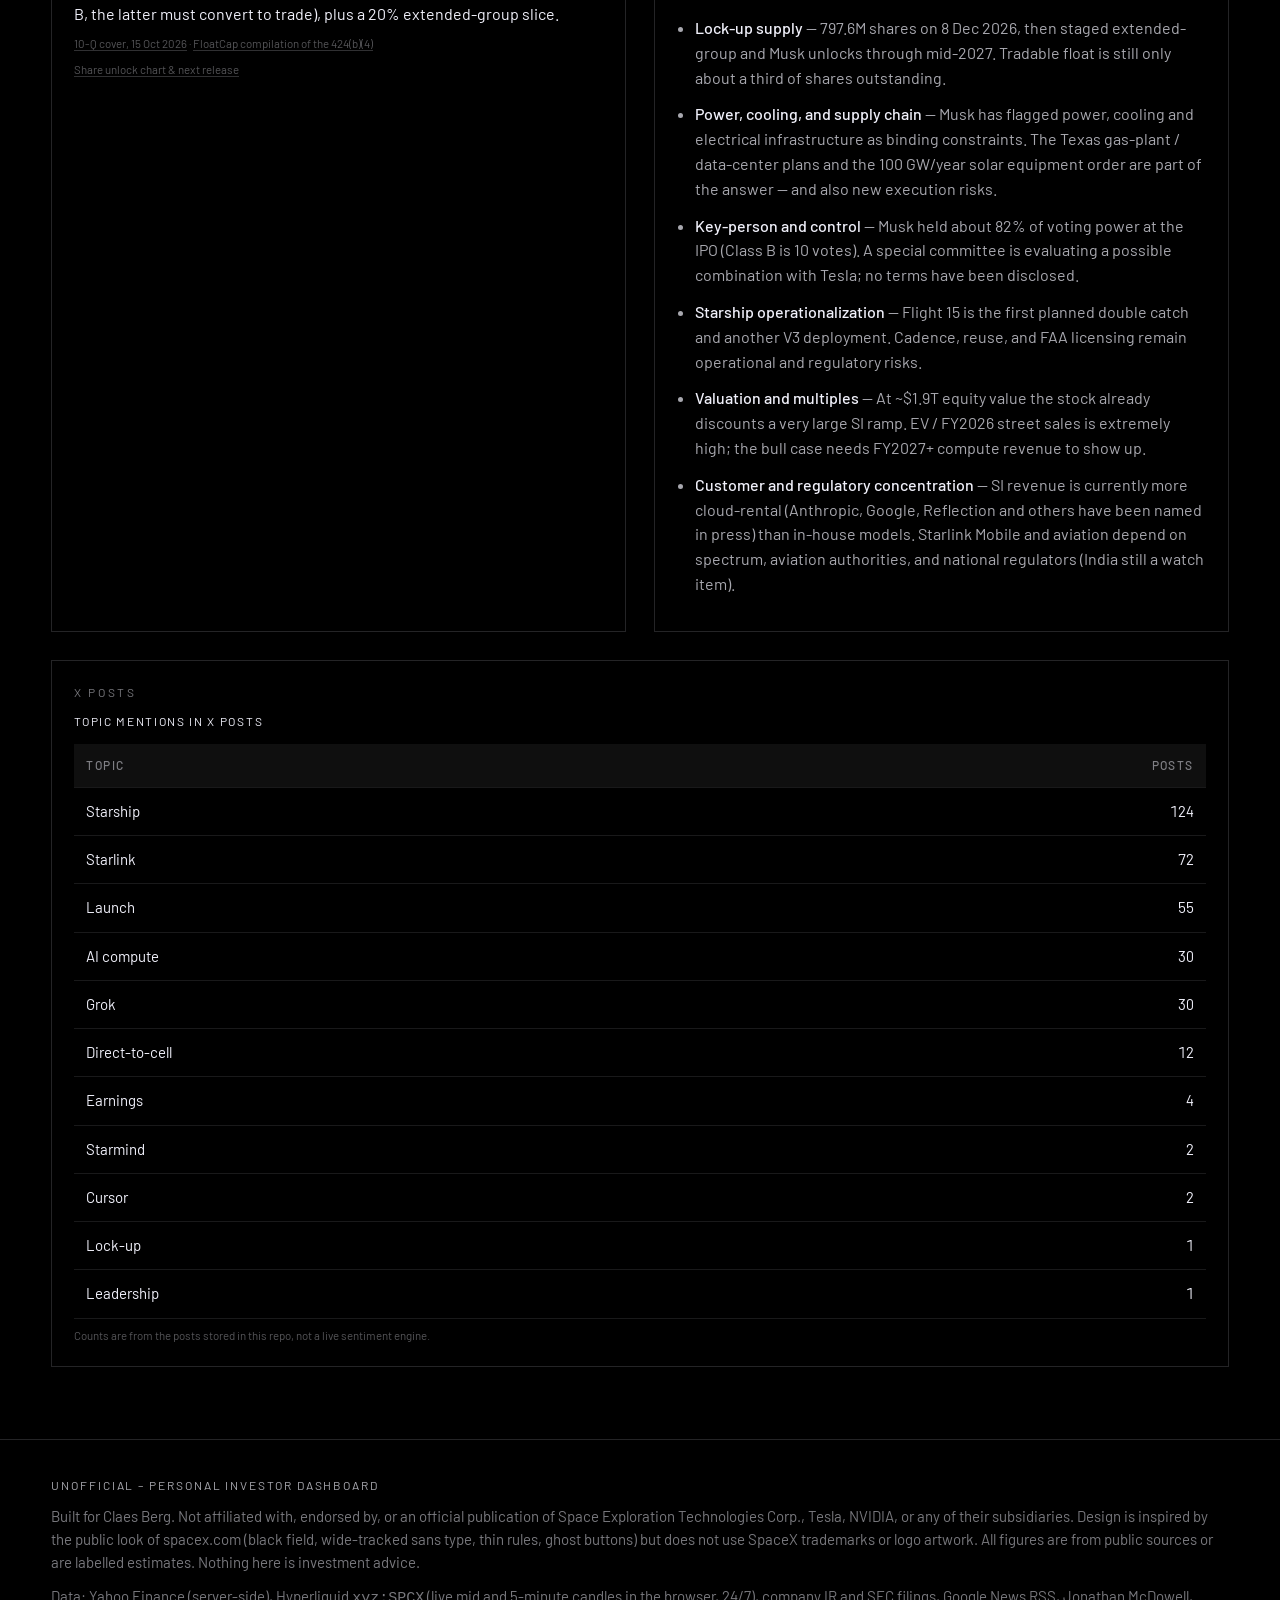
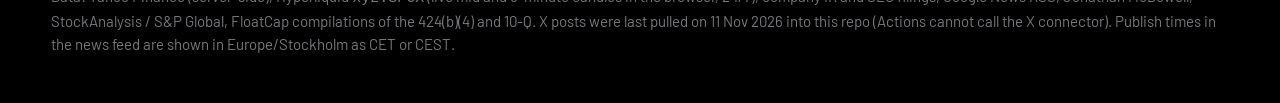
==== commit a60e7899: "Add live watchlist page (SPCX, TSLA, ANT, NVDA, AMD, MU): CNBC last sale in U.S. sessions, Hyperliqu" ====
--- a/index.html
+++ b/index.html
@@ -5,7 +5,7 @@
   <meta name="viewport" content="width=device-width, initial-scale=1, viewport-fit=cover">
   <meta name="description" content="Unofficial personal investor dashboard for SpaceX (Nasdaq: SPCX), built for Claes Berg. Not affiliated with Space Exploration Technologies Corp.">
   <title>SPCX · Investor Dashboard · Claes Berg</title>
-  <link rel="stylesheet" href="css/style.css?v=6474fc3-20261117013444">
+  <link rel="stylesheet" href="css/style.css?v=de2b6a9-20261120093605">
   <meta name="theme-color" content="#000000">
   <meta name="robots" content="noindex,nofollow">
 </head>
@@ -20,6 +20,7 @@
         <nav class="switcher" id="company-switcher" aria-label="Company"></nav>
         <button class="menu-toggle" id="menu-toggle" type="button" aria-expanded="false" aria-controls="site-nav" aria-label="Open menu">Menu</button>
         <nav class="nav" id="site-nav">
+          <a href="watchlist.html" class="nav-watchlist">Watchlist</a>
           <a href="#price">Price</a>
           <a href="#news">News</a>
           <a href="#kpis">KPIs</a>
@@ -196,13 +197,13 @@
     </div>
   </footer>
 
-  <script src="js/vendor/chart.umd.min.js?v=6474fc3-20261117013444"></script>
-  <script src="js/price.js?v=6474fc3-20261117013444"></script>
-  <script src="js/charts.js?v=6474fc3-20261117013444"></script>
-  <script src="js/unlocks.js?v=6474fc3-20261117013444"></script>
-  <script src="js/launches.js?v=6474fc3-20261117013444"></script>
-  <script src="js/indexweight.js?v=6474fc3-20261117013444"></script>
-  <script src="js/tesla.js?v=6474fc3-20261117013444"></script>
-  <script src="js/app.js?v=6474fc3-20261117013444"></script>
+  <script src="js/vendor/chart.umd.min.js?v=de2b6a9-20261120093605"></script>
+  <script src="js/price.js?v=de2b6a9-20261120093605"></script>
+  <script src="js/charts.js?v=de2b6a9-20261120093605"></script>
+  <script src="js/unlocks.js?v=de2b6a9-20261120093605"></script>
+  <script src="js/launches.js?v=de2b6a9-20261120093605"></script>
+  <script src="js/indexweight.js?v=de2b6a9-20261120093605"></script>
+  <script src="js/tesla.js?v=de2b6a9-20261120093605"></script>
+  <script src="js/app.js?v=de2b6a9-20261120093605"></script>
 </body>
 </html>
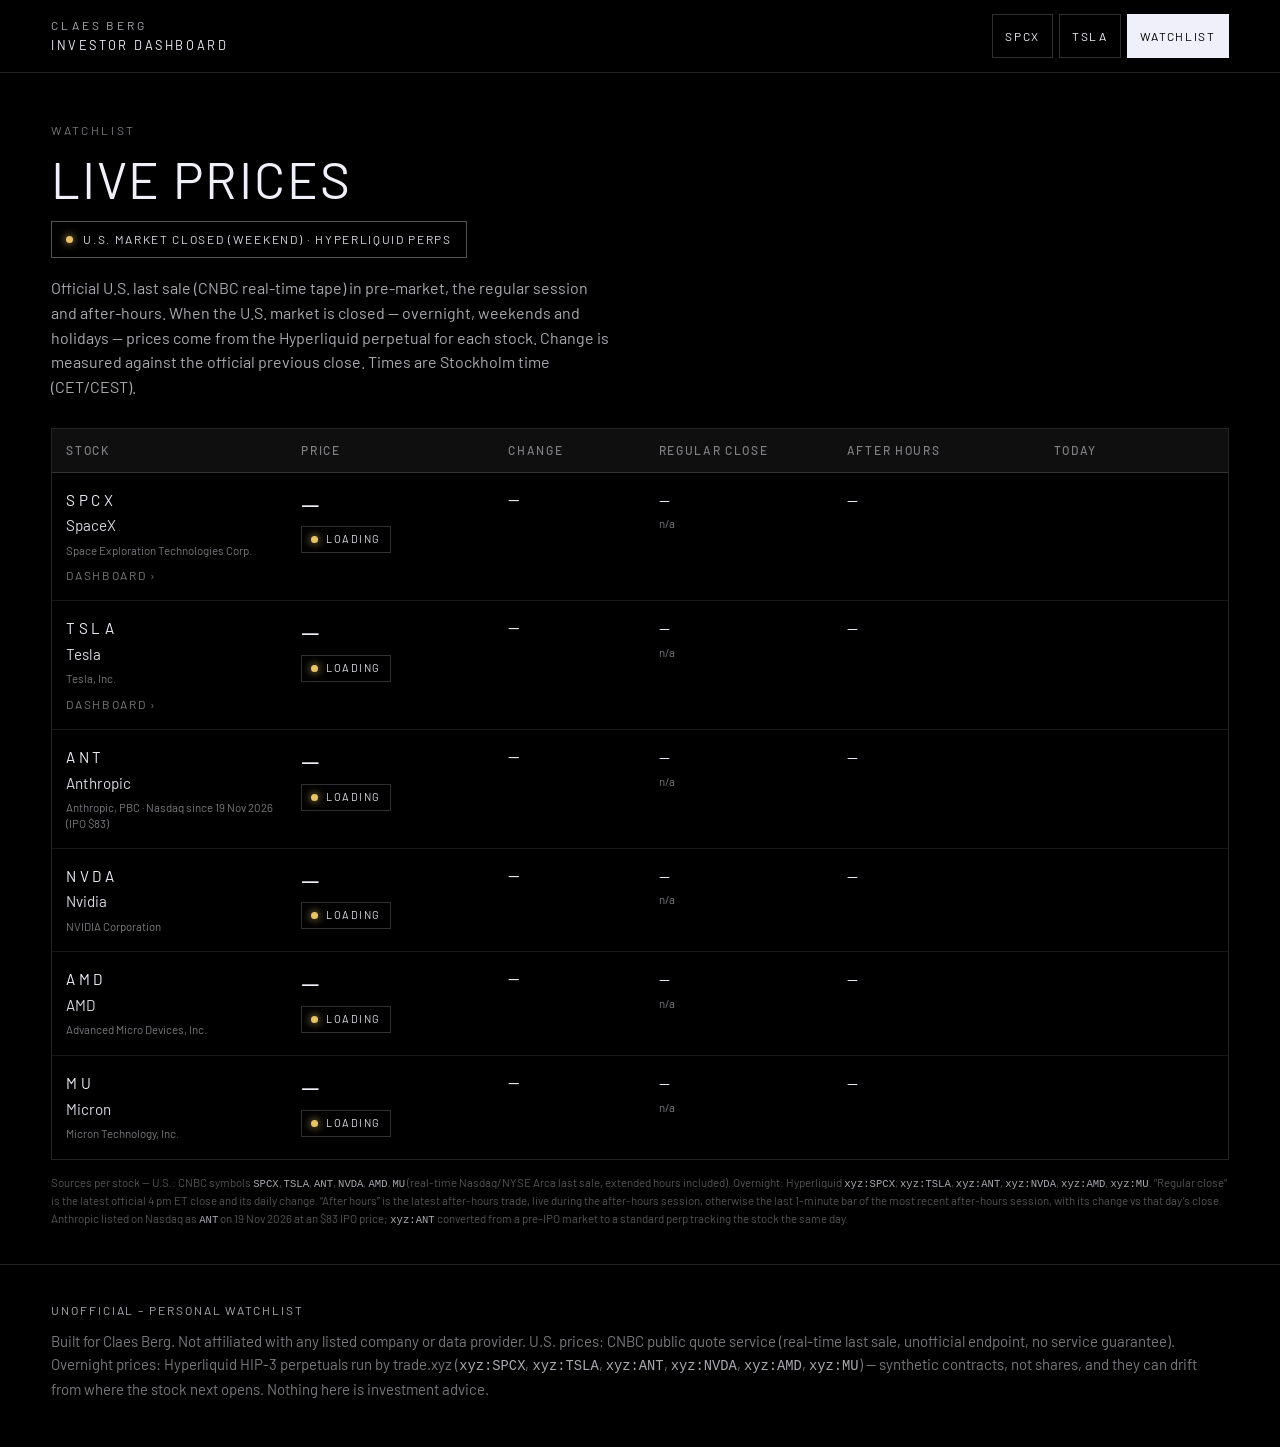
==== commit d3fc2d3a: "Make the watchlist the start page; move the company dashboard to dashboard.html (old ?c= and #sectio" ====
--- a/index.html
+++ b/index.html
@@ -2,208 +2,76 @@
 <html lang="en">
 <head>
   <meta charset="utf-8">
+  <script>
+    /* Old dashboard bookmarks (/?c=tesla, /#unlocks, …) now live on dashboard.html — forward them with the same query and hash. */
+    (function () {
+      var q = location.search, h = location.hash;
+      var dashHash = /^#(price|news|kpis|launches|unlocks|ops|calendar|valuation|top)$/;
+      if (/[?&]c=/.test(q) || dashHash.test(h)) location.replace("dashboard.html" + q + h);
+    })();
+  </script>
   <meta name="viewport" content="width=device-width, initial-scale=1, viewport-fit=cover">
-  <meta name="description" content="Unofficial personal investor dashboard for SpaceX (Nasdaq: SPCX), built for Claes Berg. Not affiliated with Space Exploration Technologies Corp.">
-  <title>SPCX · Investor Dashboard · Claes Berg</title>
-  <link rel="stylesheet" href="css/style.css?v=de2b6a9-20261120093605">
+  <meta name="description" content="Unofficial personal watchlist for Claes Berg: live prices for SPCX, TSLA, ANT, NVDA, AMD and MU — U.S. last sale in pre-market, regular and after-hours, Hyperliquid overnight.">
+  <title>Watchlist · Investor Dashboard · Claes Berg</title>
+  <link rel="stylesheet" href="css/style.css?v=df11e96-20261120132409">
+  <link rel="stylesheet" href="css/watchlist.css?v=df11e96-20261120132409">
   <meta name="theme-color" content="#000000">
   <meta name="robots" content="noindex,nofollow">
+  <link rel="canonical" href="https://claesberg-sketch.github.io/investor-dashboard/">
+  <meta property="og:title" content="Watchlist · Investor Dashboard · Claes Berg">
+  <meta property="og:url" content="https://claesberg-sketch.github.io/investor-dashboard/">
+  <meta property="og:type" content="website">
 </head>
-<body>
+<body class="page-watchlist">
   <header class="site-header">
     <div class="header-inner">
-      <a class="brand" href="#top">
+      <a class="brand" href="./">
         <span class="owner">Claes Berg</span>
         <span class="product">Investor Dashboard</span>
       </a>
       <div class="header-right">
-        <nav class="switcher" id="company-switcher" aria-label="Company"></nav>
-        <button class="menu-toggle" id="menu-toggle" type="button" aria-expanded="false" aria-controls="site-nav" aria-label="Open menu">Menu</button>
-        <nav class="nav" id="site-nav">
-          <a href="watchlist.html" class="nav-watchlist">Watchlist</a>
-          <a href="#price">Price</a>
-          <a href="#news">News</a>
-          <a href="#kpis">KPIs</a>
-          <a href="#launches" data-only="spacex">Launches</a>
-          <a href="#unlocks" data-only="spacex">Unlocks</a>
-          <a href="#ops" data-only="tesla" hidden>Operations</a>
-          <a href="#calendar">Calendar</a>
-          <a href="#valuation">Valuation</a>
+        <nav class="switcher wl-nav" aria-label="Pages">
+          <a href="dashboard.html?c=spacex" title="SpaceX dashboard">SPCX</a>
+          <a href="dashboard.html?c=tesla" title="Tesla dashboard">TSLA</a>
+          <a class="active" href="./" aria-current="page">Watchlist</a>
         </nav>
       </div>
     </div>
   </header>
 
   <main id="top">
-    <section class="hero" id="price">
+    <section class="hero wl-hero">
       <div class="wrap">
-        <div class="hero-top">
-          <div>
-            <div class="ticker-row">
-              <div class="ticker" id="hero-ticker">SPCX</div>
-              <div class="tiny" id="hero-name">Space Exploration Technologies Corp.</div>
-            </div>
-            <div class="price" id="hero-price">—</div>
-            <div class="chg" id="hero-chg"></div>
-            <div class="session-badge closed" id="session-badge"><span class="dot"></span><span id="session-label">Loading session</span></div>
-            <div class="asof" id="hero-asof"></div>
-            <div class="session-prints" id="session-prints"></div>
+        <p class="section-kicker">Watchlist</p>
+        <h1 class="wl-title">Live prices</h1>
+        <div class="wl-session" id="wl-session"><span class="dot"></span><span id="wl-session-label">Loading session…</span></div>
+        <p class="lede wl-lede">Official U.S. last sale (CNBC real-time tape) in pre-market, the regular session and after-hours. When the U.S. market is closed — overnight, weekends and holidays — prices come from the Hyperliquid perpetual for each stock. Change is measured against the official previous close. Times are Stockholm time (CET/CEST).</p>
+
+        <div class="wl-table" id="wl-table" role="table" aria-label="Watchlist prices">
+          <div class="wl-head" role="row">
+            <div role="columnheader">Stock</div>
+            <div role="columnheader">Price</div>
+            <div role="columnheader">Change</div>
+            <div role="columnheader">Regular close</div>
+            <div role="columnheader">After hours</div>
+            <div role="columnheader" class="wl-h-spark">Today</div>
           </div>
-          <div class="hero-chart">
-            <canvas id="intraday-chart"></canvas>
-            <p class="chart-caption" id="intraday-caption">Live U.S. last sale during pre-market, regular session, and after-hours; Hyperliquid xyz:SPCX when the U.S. market is closed. Time in CET/CEST.</p>
-          </div>
+          <div id="wl-rows"></div>
         </div>
-        <div class="stats" id="key-stats"></div>
-      </div>
-    </section>
-
-    <section class="section" id="news">
-      <div class="wrap">
-        <p class="section-kicker">All news</p>
-        <h2>One place for the company</h2>
-        <p class="lede" id="news-lede">Press releases and IR, SEC filings, media, and posts from Elon Musk, SpaceX, Starlink, Gwynne Shotwell, SpaceX Super Intelligence, and Brian Wang. Filters apply to the list. Topics such as Starlink, Starship, AI compute, and Cursor are tagged.</p>
-        <div class="filters" id="news-filters"></div>
-        <p class="tiny" id="news-updated"></p>
-        <div class="news-list" id="news-list"></div>
-      </div>
-    </section>
-
-    <section class="section" id="kpis">
-      <div class="wrap">
-        <p class="section-kicker">Reported results</p>
-        <h2>KPI charts</h2>
-        <p class="lede" id="kpi-lede">Taken from SpaceX quarterly releases and the prospectus, with an independent satellite count from Jonathan McDowell. Missing quarters are left blank — nothing is invented to fill a gap.</p>
-        <div class="chart-grid" id="kpi-grid"></div>
-      </div>
-    </section>
-
-
-    <section class="section" id="launches" data-only="spacex">
-      <div class="wrap">
-        <p class="section-kicker">Cadence</p>
-        <h2>Launch counter</h2>
-        <p class="lede" id="launch-lede">Every SpaceX launch in 2026, counted in UTC, including Starship flight tests — the same basis SpaceX uses for its quarterly launch counts.</p>
-        <div class="stats launch-stats" id="launch-stats"></div>
-        <div class="chart-grid launch-grid">
-          <div class="chart-card">
-            <h3>2026 launches by month and vehicle</h3>
-            <div class="box"><canvas id="launch-monthly"></canvas></div>
-            <p class="source" id="launch-monthly-src"></p>
-          </div>
-          <div class="chart-card">
-            <h3>Launches per quarter, 2025 vs 2026</h3>
-            <div class="box"><canvas id="launch-quarterly"></canvas></div>
-            <p class="source" id="launch-quarterly-src"></p>
-          </div>
-        </div>
-        <div class="card launch-milestones">
-          <p class="section-kicker">Starship &amp; milestones</p>
-          <div id="launch-milestones"></div>
-          <p class="source" id="launch-sources"></p>
-        </div>
-      </div>
-    </section>
-
-    <section class="section" id="unlocks" data-only="spacex">
-      <div class="wrap">
-        <p class="section-kicker">Supply</p>
-        <h2>Share unlock schedule</h2>
-        <div class="unlock-next" id="unlock-next"></div>
-        <p class="lede">When pre-IPO and other restricted shares become eligible for public trading, from SpaceX’s Form 424(b)(4) lock-up table, later 8-Ks and the Q3 10-Q. Amounts are “up to.” A release is not a forecast of selling. Approximate value uses the live price at the top of this page. Percent of free float uses an estimate — SpaceX does not publish an official free-float figure.</p>
-        <div class="chart-card">
-          <h3>Shares becoming eligible, and cumulative “up to” total</h3>
-          <div class="box" style="height:320px"><canvas id="unlock-chart"></canvas></div>
-          <p class="source">Bars are each tranche (past muted, upcoming solid). The line is the cumulative “up to” shares from the IPO lock-up schedules and Rule 144 dates, starting after the 638.9 million IPO primary shares that were already freely tradable. Musk’s 1.302 billion unvested performance awards are excluded from the bars — they do not become tradable when the 366-day lock-up ends.</p>
-        </div>
-        <div class="chart-card ndx-card" id="ndx-card">
-          <h3>Unlocked float vs Nasdaq-100 weight</h3>
-          <div class="ndx-facts" id="ndx-facts"></div>
-          <div class="box" style="height:320px"><canvas id="ndx-chart"></canvas></div>
-          <p class="source" id="ndx-source"></p>
-        </div>
-      </div>
-    </section>
-
-    <section class="section" id="ops" data-only="tesla" hidden>
-      <div class="wrap">
-        <p class="section-kicker">Operations</p>
-        <h2>Deliveries, Energy &amp; Autonomy Tracker</h2>
-        <p class="lede">Vehicle deliveries and energy storage deployments against last year, factory capacity, and where Robotaxi, Cybercab, FSD, Optimus and the energy business stand. Figures are from Tesla’s quarterly reports, SEC filings and Tesla/Musk posts. Dates Tesla has not confirmed are marked.</p>
-        <div class="stats launch-stats" id="ops-stats"></div>
-        <div class="chart-grid launch-grid">
-          <div class="chart-card">
-            <h3>Deliveries per quarter, 2025 vs 2026</h3>
-            <div class="box"><canvas id="ops-deliv"></canvas></div>
-            <p class="source" id="ops-deliv-src"></p>
-          </div>
-          <div class="chart-card">
-            <h3>Energy storage deployed per quarter, 2025 vs 2026 (GWh)</h3>
-            <div class="box"><canvas id="ops-storage"></canvas></div>
-            <p class="source" id="ops-storage-src"></p>
-          </div>
-        </div>
-        <div class="card launch-milestones">
-          <p class="section-kicker">Autonomy, robots &amp; energy</p>
-          <div id="ops-milestones"></div>
-          <p class="ms-sub">Installed annual capacity (30 Sep 2026)</p>
-          <div class="table-scroll" id="ops-capacity"></div>
-          <p class="source" id="ops-sources"></p>
-        </div>
-      </div>
-    </section>
-
-    <section class="section" id="calendar">
-      <div class="wrap">
-        <div class="extra-grid">
-          <div class="card">
-            <p class="section-kicker">Setup</p>
-            <h3 id="calendar-title">Launch &amp; catalyst calendar</h3>
-            <div class="unlock-next compact" id="calendar-unlock-next" data-only="spacex"></div>
-            <div id="calendar-list"></div>
-          </div>
-          <div class="card" id="valuation">
-            <p class="section-kicker">Snapshot</p>
-            <h3>Valuation &amp; street</h3>
-            <div id="valuation-body"></div>
-          </div>
-          <div class="card">
-            <p class="section-kicker" id="lockup-kicker">Supply</p>
-            <h3 id="lockup-title">Lock-ups &amp; float</h3>
-            <div id="lockup-body"></div>
-            <p class="source" data-only="spacex"><a href="#unlocks">Share unlock chart &amp; next release</a></p>
-          </div>
-          <div class="card">
-            <p class="section-kicker">Watch</p>
-            <h3>Risks</h3>
-            <ul class="risks" id="risk-list"></ul>
-          </div>
-        </div>
-        <div class="card" style="margin-top:28px">
-          <p class="section-kicker">X posts</p>
-          <h3>Topic mentions in X posts</h3>
-          <div id="topic-counter"></div>
-          <p class="source">Counts are from the posts stored in this repo, not a live sentiment engine.</p>
-        </div>
+        <p class="source" id="wl-updated"></p>
+        <p class="source" id="wl-notes"></p>
       </div>
     </section>
   </main>
 
   <footer class="site-footer">
     <div class="wrap">
-      <p class="unofficial">Unofficial – personal investor dashboard</p>
-      <p>Built for Claes Berg. Not affiliated with, endorsed by, or an official publication of Space Exploration Technologies Corp., Tesla, NVIDIA, or any of their subsidiaries. Design is inspired by the public look of spacex.com (black field, wide-tracked sans type, thin rules, ghost buttons) but does not use SpaceX trademarks or logo artwork. All figures are from public sources or are labelled estimates. Nothing here is investment advice.</p>
-      <p style="margin-top:10px" id="footer-data">Data: Yahoo Finance (server-side), Hyperliquid <code>xyz:SPCX</code> (live mid and 5-minute candles in the browser, 24/7), company IR and SEC filings, Google News RSS, Jonathan McDowell, StockAnalysis / S&amp;P Global, FloatCap compilations of the 424(b)(4) and 10-Q. X posts were last pulled on 11 Nov 2026 into this repo (Actions cannot call the X connector). Publish times in the news feed are shown in Europe/Stockholm as CET or CEST.</p>
+      <p class="unofficial">Unofficial – personal watchlist</p>
+      <p>Built for Claes Berg. Not affiliated with any listed company or data provider. U.S. prices: CNBC public quote service (real-time last sale, unofficial endpoint, no service guarantee). Overnight prices: Hyperliquid HIP-3 perpetuals run by trade.xyz (<code>xyz:SPCX</code>, <code>xyz:TSLA</code>, <code>xyz:ANT</code>, <code>xyz:NVDA</code>, <code>xyz:AMD</code>, <code>xyz:MU</code>) — synthetic contracts, not shares, and they can drift from where the stock next opens. Nothing here is investment advice.</p>
     </div>
   </footer>
 
-  <script src="js/vendor/chart.umd.min.js?v=de2b6a9-20261120093605"></script>
-  <script src="js/price.js?v=de2b6a9-20261120093605"></script>
-  <script src="js/charts.js?v=de2b6a9-20261120093605"></script>
-  <script src="js/unlocks.js?v=de2b6a9-20261120093605"></script>
-  <script src="js/launches.js?v=de2b6a9-20261120093605"></script>
-  <script src="js/indexweight.js?v=de2b6a9-20261120093605"></script>
-  <script src="js/tesla.js?v=de2b6a9-20261120093605"></script>
-  <script src="js/app.js?v=de2b6a9-20261120093605"></script>
+  <script src="js/price.js?v=df11e96-20261120132409"></script>
+  <script src="js/watchlist.js?v=df11e96-20261120132409"></script>
 </body>
 </html>
--- a/css/watchlist.css
+++ b/css/watchlist.css
@@ -0,0 +1,74 @@
+/* Watchlist page — builds on css/style.css */
+.wl-nav a.active{background:var(--fg);color:#000;border-color:var(--fg)}
+.wl-hero{border-top:0;padding-top:48px}
+.wl-title{font-size:clamp(2rem,5vw,3.2rem);font-weight:400;letter-spacing:.04em;text-transform:uppercase;line-height:1.05;margin-bottom:16px}
+.wl-lede{margin-top:18px}
+.wl-session{display:inline-flex;align-items:center;gap:10px;border:1px solid var(--fg-35);padding:8px 14px;font-size:var(--label);letter-spacing:.14em;text-transform:uppercase;color:var(--fg-90);max-width:100%}
+.wl-session .dot,.wl-badge .dot{width:7px;height:7px;flex:0 0 7px;border-radius:50%;background:var(--up);box-shadow:0 0 8px var(--up)}
+.wl-session.closed .dot,.wl-badge.closed .dot{background:var(--warn);box-shadow:0 0 8px var(--warn)}
+
+.wl-table{border:1px solid var(--line);margin-top:8px}
+.wl-head,.wl-row{display:grid;grid-template-columns:minmax(150px,1.25fr) minmax(150px,1.1fr) minmax(110px,.8fr) minmax(130px,1fr) minmax(150px,1.1fr) minmax(140px,1fr);align-items:stretch}
+.wl-head{background:var(--fg-06);border-bottom:1px solid var(--line)}
+.wl-head>div{padding:12px 14px;font-size:var(--label);letter-spacing:.14em;text-transform:uppercase;color:var(--fg-50);font-weight:500}
+.wl-row{border-bottom:1px solid var(--fg-10)}
+.wl-row:last-child{border-bottom:0}
+.wl-cell{padding:16px 14px;min-width:0}
+.wl-stock{display:block;color:inherit;text-decoration:none}
+a.wl-stock:hover .wl-go{color:var(--fg)}
+.wl-ticker{font-size:.95rem;letter-spacing:.24em;text-transform:uppercase;color:var(--fg)}
+.wl-name{font-size:.95rem;color:var(--fg-90);margin-top:2px}
+.wl-full{font-size:.72rem;color:var(--fg-50);line-height:1.4;margin-top:4px}
+.wl-go{font-size:var(--label);letter-spacing:.14em;text-transform:uppercase;color:var(--fg-50);margin-top:8px}
+.wl-px{font-size:1.7rem;line-height:1.1;font-variant-numeric:tabular-nums;letter-spacing:.01em}
+.wl-badge{display:inline-flex;align-items:center;gap:8px;margin-top:8px;border:1px solid var(--fg-20);padding:4px 9px;font-size:.68rem;letter-spacing:.14em;text-transform:uppercase;color:var(--fg-90);white-space:nowrap}
+.wl-badge.reg{border-color:var(--fg-50)}
+.wl-badge.hl{border-color:rgba(110,190,255,.45);color:rgba(170,215,255,.95);background:rgba(110,190,255,.08)}
+.wl-time{font-size:.72rem;color:var(--fg-50);margin-top:6px;font-variant-numeric:tabular-nums}
+.wl-chg,.wl-chg-pct{font-size:1.05rem;font-variant-numeric:tabular-nums;line-height:1.3}
+.wl-chg-pct{font-size:.95rem}
+.wl-chg.up,.wl-chg-pct.up{color:var(--up)}
+.wl-chg.down,.wl-chg-pct.down{color:var(--down)}
+.wl-ref{font-size:.72rem;color:var(--fg-50);margin-top:6px;line-height:1.35}
+.wl-print .k{font-size:.68rem;letter-spacing:.14em;text-transform:uppercase;color:var(--fg-50);margin-bottom:6px;display:none}
+.wl-print .v{font-size:1rem;font-variant-numeric:tabular-nums;line-height:1.35}
+.wl-print .v span{font-size:.85rem;white-space:nowrap}
+.wl-print .when{font-size:.72rem;color:var(--fg-50);margin-top:6px;line-height:1.35}
+.wl-sparkcell{display:flex;flex-direction:column;justify-content:center}
+.wl-spark{height:44px;width:100%}
+.wl-svg{width:100%;height:44px;display:block;overflow:visible}
+.wl-svg path{fill:none;stroke-width:1.5;vector-effect:non-scaling-stroke;stroke:var(--fg-70)}
+.wl-svg.up path{stroke:var(--up)}
+.wl-svg.down path{stroke:var(--down)}
+.wl-svg .base{stroke:var(--fg-20);stroke-dasharray:3 3;stroke-width:1;vector-effect:non-scaling-stroke}
+.wl-spark-empty{color:var(--fg-35);font-size:.8rem}
+.wl-spark-cap{font-size:.66rem;color:var(--fg-35);margin-top:6px;line-height:1.3}
+.page-watchlist .source code,.page-watchlist .site-footer code{font-size:.92em;color:var(--fg-70)}
+#wl-updated{margin-top:14px}
+
+@media (max-width:1100px){
+  .wl-head,.wl-row{grid-template-columns:minmax(130px,1.1fr) minmax(140px,1fr) minmax(100px,.8fr) minmax(120px,1fr) minmax(130px,1fr)}
+  .wl-h-spark,.wl-sparkcell{display:none !important}
+}
+@media (max-width:760px){
+  .wl-table{border:0}
+  .wl-head{display:none}
+  .wl-row{grid-template-columns:minmax(0,1fr) minmax(0,1fr);border:1px solid var(--line);margin-bottom:12px;gap:0}
+  .wl-row:last-child{border-bottom:1px solid var(--line)}
+  .wl-stock{grid-column:1 / -1;border-bottom:1px solid var(--fg-10);padding-bottom:12px;display:grid;grid-template-columns:auto 1fr;column-gap:12px;align-items:baseline}
+  .wl-stock .wl-full{grid-column:1 / -1}
+  .wl-stock .wl-go{grid-column:1 / -1;margin-top:6px}
+  .wl-pricecell{padding-bottom:10px}
+  .wl-chgcell{text-align:right;padding-bottom:10px}
+  .wl-print{border-top:1px solid var(--fg-10);padding-top:12px;padding-bottom:14px}
+  .wl-print + .wl-print{border-left:1px solid var(--fg-10)}
+  .wl-print .k{display:block}
+  .wl-sparkcell{display:flex !important;grid-column:1 / -1;border-top:1px solid var(--fg-10);padding-top:10px;padding-bottom:12px}
+  .wl-px{font-size:1.6rem}
+}
+@media (max-width:430px){
+  .wl-nav a{padding:10px 8px;letter-spacing:.1em}
+  .wl-cell{padding:12px 12px}
+  .wl-print .v{font-size:.95rem}
+  .wl-print .v span{display:block;margin-top:2px}
+}
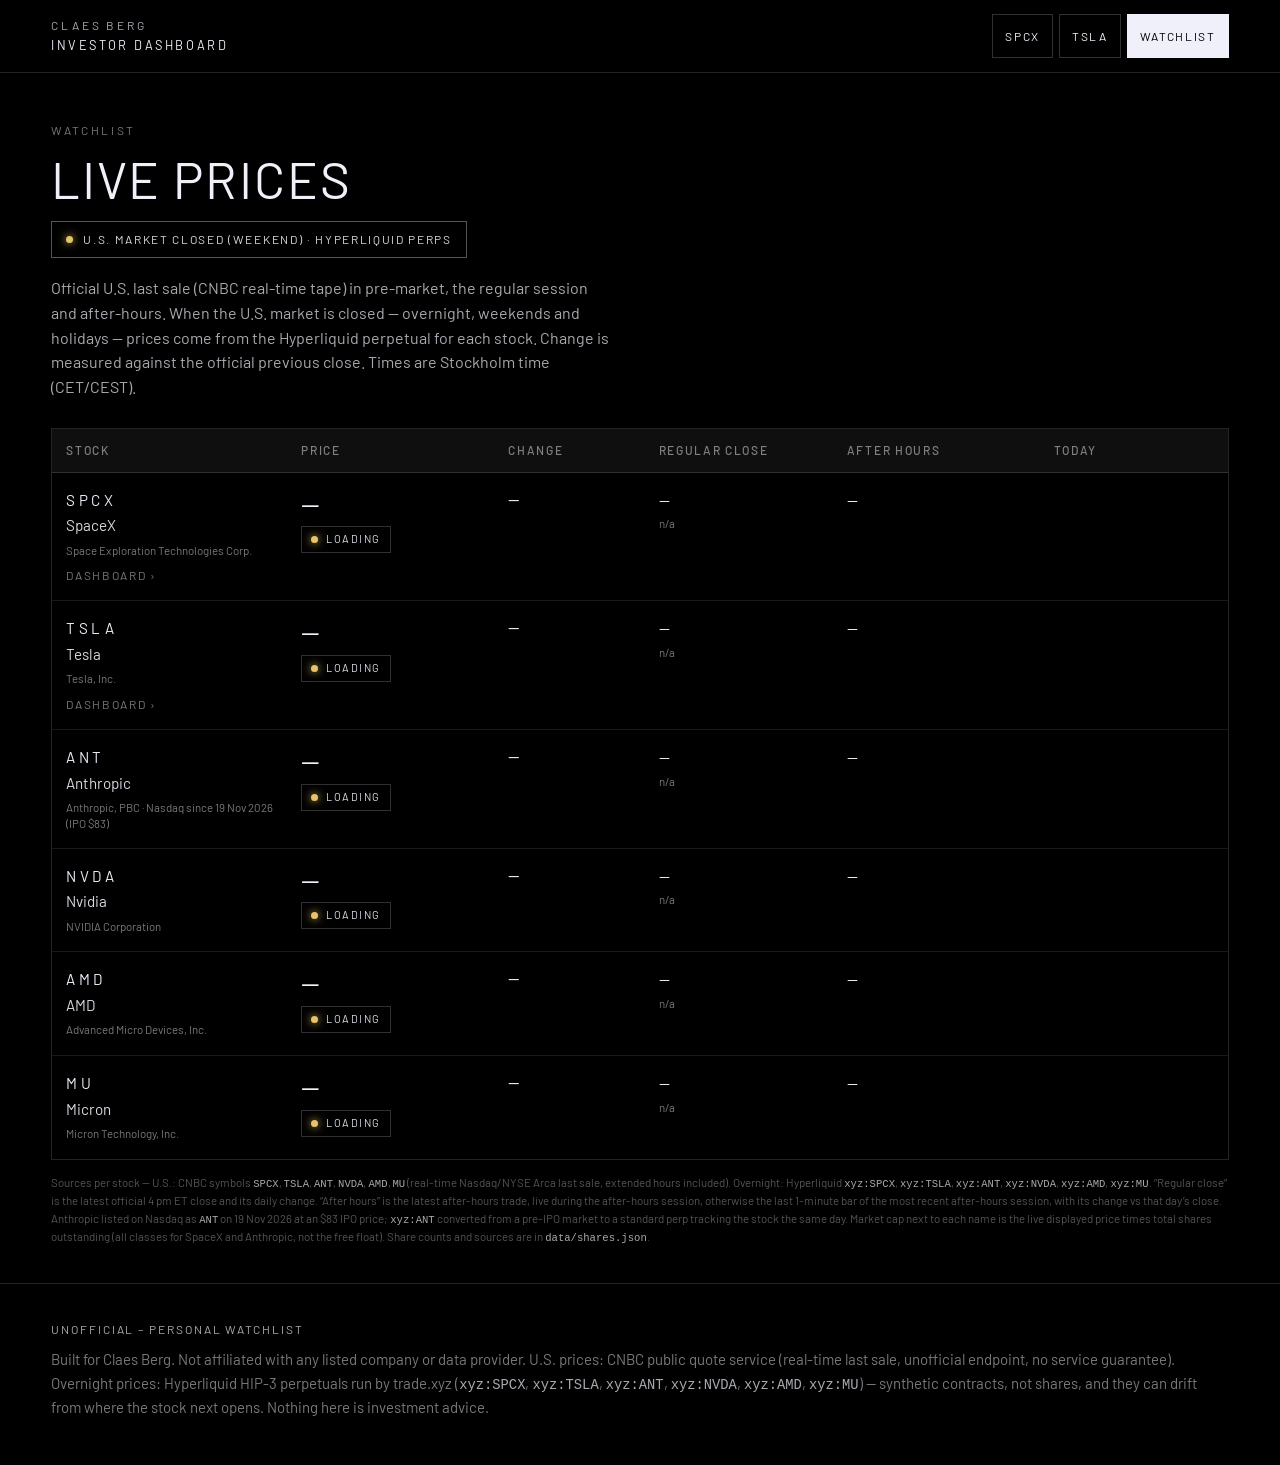
==== commit daf1c7ba: "Show live market cap next to each watchlist name Market cap is the currently displayed price (CNBC l" ====
--- a/index.html
+++ b/index.html
@@ -13,8 +13,8 @@
   <meta name="viewport" content="width=device-width, initial-scale=1, viewport-fit=cover">
   <meta name="description" content="Unofficial personal watchlist for Claes Berg: live prices for SPCX, TSLA, ANT, NVDA, AMD and MU — U.S. last sale in pre-market, regular and after-hours, Hyperliquid overnight.">
   <title>Watchlist · Investor Dashboard · Claes Berg</title>
-  <link rel="stylesheet" href="css/style.css?v=df11e96-20261120132409">
-  <link rel="stylesheet" href="css/watchlist.css?v=df11e96-20261120132409">
+  <link rel="stylesheet" href="css/style.css?v=dfe19cb-20261120172634">
+  <link rel="stylesheet" href="css/watchlist.css?v=dfe19cb-20261120172634">
   <meta name="theme-color" content="#000000">
   <meta name="robots" content="noindex,nofollow">
   <link rel="canonical" href="https://claesberg-sketch.github.io/investor-dashboard/">
@@ -71,7 +71,7 @@
     </div>
   </footer>
 
-  <script src="js/price.js?v=df11e96-20261120132409"></script>
-  <script src="js/watchlist.js?v=df11e96-20261120132409"></script>
+  <script src="js/price.js?v=dfe19cb-20261120172634"></script>
+  <script src="js/watchlist.js?v=dfe19cb-20261120172634"></script>
 </body>
 </html>
--- a/css/watchlist.css
+++ b/css/watchlist.css
@@ -17,7 +17,8 @@
 .wl-stock{display:block;color:inherit;text-decoration:none}
 a.wl-stock:hover .wl-go{color:var(--fg)}
 .wl-ticker{font-size:.95rem;letter-spacing:.24em;text-transform:uppercase;color:var(--fg)}
-.wl-name{font-size:.95rem;color:var(--fg-90);margin-top:2px}
+.wl-name{font-size:.95rem;color:var(--fg-90);margin-top:2px;display:flex;align-items:baseline;gap:.55em;flex-wrap:wrap}
+.wl-mcap{color:var(--fg-50);font-variant-numeric:tabular-nums;font-size:.84em;letter-spacing:.03em;white-space:nowrap;font-weight:400}
 .wl-full{font-size:.72rem;color:var(--fg-50);line-height:1.4;margin-top:4px}
 .wl-go{font-size:var(--label);letter-spacing:.14em;text-transform:uppercase;color:var(--fg-50);margin-top:8px}
 .wl-px{font-size:1.7rem;line-height:1.1;font-variant-numeric:tabular-nums;letter-spacing:.01em}
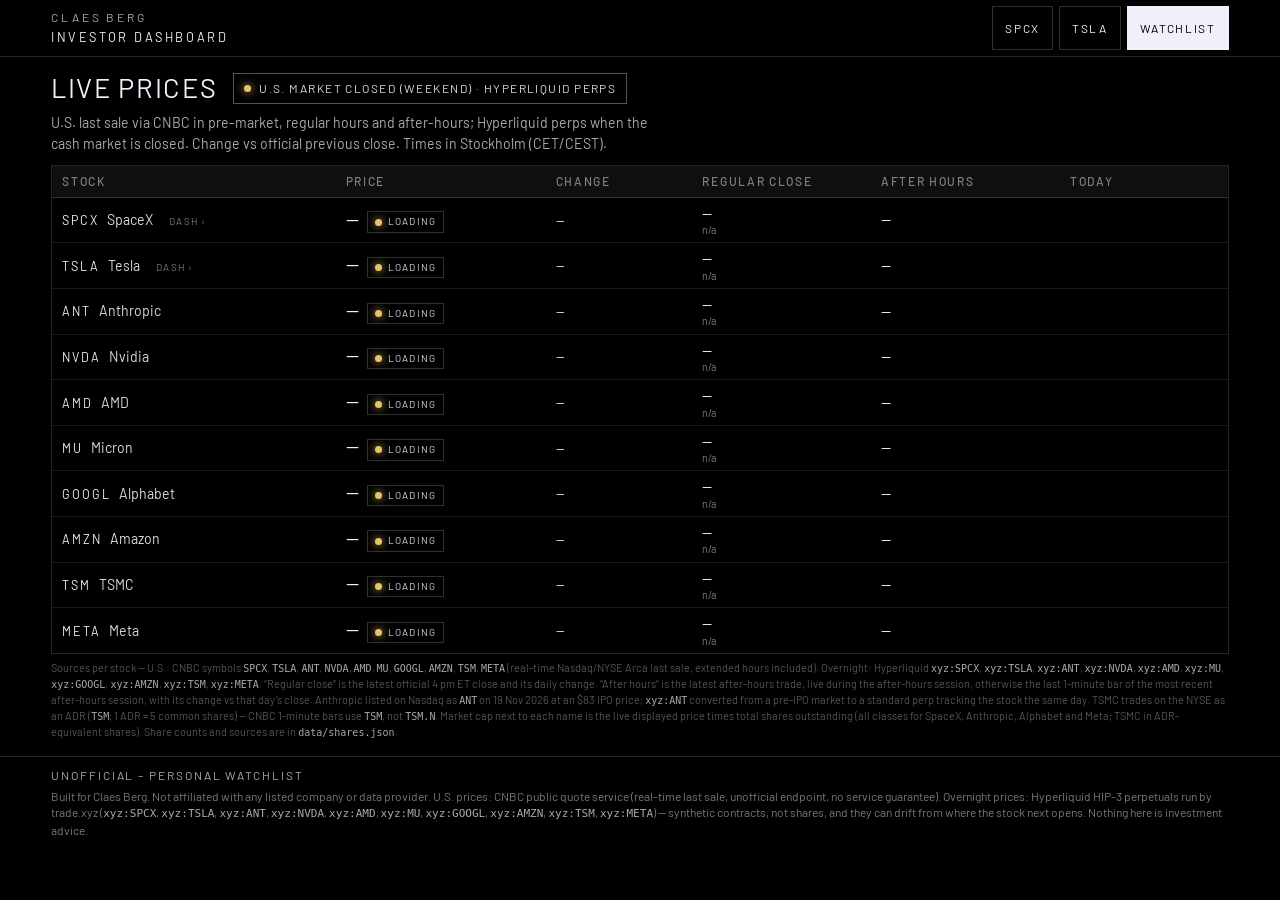
==== commit bf69552b: "Add GOOGL, AMZN, TSM and META to the watchlist and tighten the layout Symbols and Hyperliquid coins " ====
--- a/index.html
+++ b/index.html
@@ -11,10 +11,10 @@
     })();
   </script>
   <meta name="viewport" content="width=device-width, initial-scale=1, viewport-fit=cover">
-  <meta name="description" content="Unofficial personal watchlist for Claes Berg: live prices for SPCX, TSLA, ANT, NVDA, AMD and MU — U.S. last sale in pre-market, regular and after-hours, Hyperliquid overnight.">
+  <meta name="description" content="Unofficial personal watchlist for Claes Berg: live prices for SPCX, TSLA, ANT, NVDA, AMD, MU, GOOGL, AMZN, TSM and META — U.S. last sale in pre-market, regular and after-hours, Hyperliquid overnight.">
   <title>Watchlist · Investor Dashboard · Claes Berg</title>
-  <link rel="stylesheet" href="css/style.css?v=dfe19cb-20261120172634">
-  <link rel="stylesheet" href="css/watchlist.css?v=dfe19cb-20261120172634">
+  <link rel="stylesheet" href="css/style.css?v=4d89ea0-20261122122034">
+  <link rel="stylesheet" href="css/watchlist.css?v=4d89ea0-20261122122034">
   <meta name="theme-color" content="#000000">
   <meta name="robots" content="noindex,nofollow">
   <link rel="canonical" href="https://claesberg-sketch.github.io/investor-dashboard/">
@@ -42,10 +42,11 @@
   <main id="top">
     <section class="hero wl-hero">
       <div class="wrap">
-        <p class="section-kicker">Watchlist</p>
-        <h1 class="wl-title">Live prices</h1>
-        <div class="wl-session" id="wl-session"><span class="dot"></span><span id="wl-session-label">Loading session…</span></div>
-        <p class="lede wl-lede">Official U.S. last sale (CNBC real-time tape) in pre-market, the regular session and after-hours. When the U.S. market is closed — overnight, weekends and holidays — prices come from the Hyperliquid perpetual for each stock. Change is measured against the official previous close. Times are Stockholm time (CET/CEST).</p>
+        <div class="wl-title-row">
+          <h1 class="wl-title">Live prices</h1>
+          <div class="wl-session" id="wl-session"><span class="dot"></span><span id="wl-session-label">Loading session…</span></div>
+        </div>
+        <p class="lede wl-lede">U.S. last sale via CNBC in pre-market, regular hours and after-hours; Hyperliquid perps when the cash market is closed. Change vs official previous close. Times in Stockholm (CET/CEST).</p>
 
         <div class="wl-table" id="wl-table" role="table" aria-label="Watchlist prices">
           <div class="wl-head" role="row">
@@ -67,11 +68,11 @@
   <footer class="site-footer">
     <div class="wrap">
       <p class="unofficial">Unofficial – personal watchlist</p>
-      <p>Built for Claes Berg. Not affiliated with any listed company or data provider. U.S. prices: CNBC public quote service (real-time last sale, unofficial endpoint, no service guarantee). Overnight prices: Hyperliquid HIP-3 perpetuals run by trade.xyz (<code>xyz:SPCX</code>, <code>xyz:TSLA</code>, <code>xyz:ANT</code>, <code>xyz:NVDA</code>, <code>xyz:AMD</code>, <code>xyz:MU</code>) — synthetic contracts, not shares, and they can drift from where the stock next opens. Nothing here is investment advice.</p>
+      <p>Built for Claes Berg. Not affiliated with any listed company or data provider. U.S. prices: CNBC public quote service (real-time last sale, unofficial endpoint, no service guarantee). Overnight prices: Hyperliquid HIP-3 perpetuals run by trade.xyz (<code>xyz:SPCX</code>, <code>xyz:TSLA</code>, <code>xyz:ANT</code>, <code>xyz:NVDA</code>, <code>xyz:AMD</code>, <code>xyz:MU</code>, <code>xyz:GOOGL</code>, <code>xyz:AMZN</code>, <code>xyz:TSM</code>, <code>xyz:META</code>) — synthetic contracts, not shares, and they can drift from where the stock next opens. Nothing here is investment advice.</p>
     </div>
   </footer>
 
-  <script src="js/price.js?v=dfe19cb-20261120172634"></script>
-  <script src="js/watchlist.js?v=dfe19cb-20261120172634"></script>
+  <script src="js/price.js?v=4d89ea0-20261122122034"></script>
+  <script src="js/watchlist.js?v=4d89ea0-20261122122034"></script>
 </body>
 </html>
--- a/css/watchlist.css
+++ b/css/watchlist.css
@@ -1,75 +1,80 @@
-/* Watchlist page — builds on css/style.css */
+/* Watchlist page — builds on css/style.css. Compact enough for 10 rows on a 1440×900 laptop. */
+.page-watchlist .header-inner{min-height:56px}
+.page-watchlist .site-footer{padding:10px 0 12px;font-size:.75rem;line-height:1.4}
+.page-watchlist .site-footer .unofficial{margin-bottom:4px}
+.page-watchlist .section-kicker{display:none}
 .wl-nav a.active{background:var(--fg);color:#000;border-color:var(--fg)}
-.wl-hero{border-top:0;padding-top:48px}
-.wl-title{font-size:clamp(2rem,5vw,3.2rem);font-weight:400;letter-spacing:.04em;text-transform:uppercase;line-height:1.05;margin-bottom:16px}
-.wl-lede{margin-top:18px}
-.wl-session{display:inline-flex;align-items:center;gap:10px;border:1px solid var(--fg-35);padding:8px 14px;font-size:var(--label);letter-spacing:.14em;text-transform:uppercase;color:var(--fg-90);max-width:100%}
+.wl-hero{border-top:0;padding-top:16px;padding-bottom:16px}
+.wl-title-row{display:flex;align-items:center;gap:16px;flex-wrap:wrap;margin-bottom:8px}
+.wl-title{font-size:clamp(1.35rem,2.2vw,1.7rem);font-weight:400;letter-spacing:.06em;text-transform:uppercase;line-height:1.1;margin:0}
+.wl-lede{margin-top:0;margin-bottom:10px;font-size:.88rem;max-width:78ch}
+.wl-session{display:inline-flex;align-items:center;gap:8px;border:1px solid var(--fg-35);padding:5px 10px;font-size:var(--label);letter-spacing:.12em;text-transform:uppercase;color:var(--fg-90);max-width:100%}
 .wl-session .dot,.wl-badge .dot{width:7px;height:7px;flex:0 0 7px;border-radius:50%;background:var(--up);box-shadow:0 0 8px var(--up)}
 .wl-session.closed .dot,.wl-badge.closed .dot{background:var(--warn);box-shadow:0 0 8px var(--warn)}
 
-.wl-table{border:1px solid var(--line);margin-top:8px}
-.wl-head,.wl-row{display:grid;grid-template-columns:minmax(150px,1.25fr) minmax(150px,1.1fr) minmax(110px,.8fr) minmax(130px,1fr) minmax(150px,1.1fr) minmax(140px,1fr);align-items:stretch}
+.wl-table{border:1px solid var(--line);margin-top:4px}
+.wl-head,.wl-row{display:grid;grid-template-columns:minmax(200px,1.35fr) minmax(150px,1fr) minmax(90px,.7fr) minmax(110px,.85fr) minmax(120px,.9fr) minmax(110px,.8fr);align-items:center}
 .wl-head{background:var(--fg-06);border-bottom:1px solid var(--line)}
-.wl-head>div{padding:12px 14px;font-size:var(--label);letter-spacing:.14em;text-transform:uppercase;color:var(--fg-50);font-weight:500}
+.wl-head>div{padding:6px 10px;font-size:var(--label);letter-spacing:.14em;text-transform:uppercase;color:var(--fg-50);font-weight:500}
 .wl-row{border-bottom:1px solid var(--fg-10)}
 .wl-row:last-child{border-bottom:0}
-.wl-cell{padding:16px 14px;min-width:0}
-.wl-stock{display:block;color:inherit;text-decoration:none}
+.wl-cell{padding:6px 10px;min-width:0}
+.wl-stock{display:flex;align-items:baseline;gap:.5em;flex-wrap:nowrap;color:inherit;text-decoration:none;min-width:0}
 a.wl-stock:hover .wl-go{color:var(--fg)}
-.wl-ticker{font-size:.95rem;letter-spacing:.24em;text-transform:uppercase;color:var(--fg)}
-.wl-name{font-size:.95rem;color:var(--fg-90);margin-top:2px;display:flex;align-items:baseline;gap:.55em;flex-wrap:wrap}
-.wl-mcap{color:var(--fg-50);font-variant-numeric:tabular-nums;font-size:.84em;letter-spacing:.03em;white-space:nowrap;font-weight:400}
-.wl-full{font-size:.72rem;color:var(--fg-50);line-height:1.4;margin-top:4px}
-.wl-go{font-size:var(--label);letter-spacing:.14em;text-transform:uppercase;color:var(--fg-50);margin-top:8px}
-.wl-px{font-size:1.7rem;line-height:1.1;font-variant-numeric:tabular-nums;letter-spacing:.01em}
-.wl-badge{display:inline-flex;align-items:center;gap:8px;margin-top:8px;border:1px solid var(--fg-20);padding:4px 9px;font-size:.68rem;letter-spacing:.14em;text-transform:uppercase;color:var(--fg-90);white-space:nowrap}
+.wl-ticker{font-size:.78rem;letter-spacing:.16em;text-transform:uppercase;color:var(--fg);flex:0 0 auto}
+.wl-name{font-size:.88rem;color:var(--fg-90);margin:0;white-space:nowrap}
+.wl-mcap{color:var(--fg-50);font-variant-numeric:tabular-nums;font-size:.78rem;letter-spacing:.02em;white-space:nowrap;font-weight:400}
+.wl-full{display:none}
+.wl-go{font-size:.62rem;letter-spacing:.12em;text-transform:uppercase;color:var(--fg-50);margin:0;flex:0 0 auto;white-space:nowrap}
+.wl-pricecell{display:flex;align-items:baseline;gap:8px;flex-wrap:wrap}
+.wl-px{font-size:1.2rem;line-height:1.1;font-variant-numeric:tabular-nums;letter-spacing:.01em}
+.wl-badge{display:inline-flex;align-items:center;gap:6px;margin-top:0;border:1px solid var(--fg-20);padding:2px 7px;font-size:.62rem;letter-spacing:.12em;text-transform:uppercase;color:var(--fg-90);white-space:nowrap}
 .wl-badge.reg{border-color:var(--fg-50)}
 .wl-badge.hl{border-color:rgba(110,190,255,.45);color:rgba(170,215,255,.95);background:rgba(110,190,255,.08)}
-.wl-time{font-size:.72rem;color:var(--fg-50);margin-top:6px;font-variant-numeric:tabular-nums}
-.wl-chg,.wl-chg-pct{font-size:1.05rem;font-variant-numeric:tabular-nums;line-height:1.3}
-.wl-chg-pct{font-size:.95rem}
+.wl-time{display:none}
+.wl-chg{font-size:.78rem;font-variant-numeric:tabular-nums;line-height:1.2}
+.wl-chg-pct{font-size:1rem;font-variant-numeric:tabular-nums;line-height:1.2}
 .wl-chg.up,.wl-chg-pct.up{color:var(--up)}
 .wl-chg.down,.wl-chg-pct.down{color:var(--down)}
-.wl-ref{font-size:.72rem;color:var(--fg-50);margin-top:6px;line-height:1.35}
-.wl-print .k{font-size:.68rem;letter-spacing:.14em;text-transform:uppercase;color:var(--fg-50);margin-bottom:6px;display:none}
-.wl-print .v{font-size:1rem;font-variant-numeric:tabular-nums;line-height:1.35}
-.wl-print .v span{font-size:.85rem;white-space:nowrap}
-.wl-print .when{font-size:.72rem;color:var(--fg-50);margin-top:6px;line-height:1.35}
+.wl-ref{display:none}
+.wl-print .k{font-size:.62rem;letter-spacing:.12em;text-transform:uppercase;color:var(--fg-50);margin-bottom:2px;display:none}
+.wl-print .v{font-size:.92rem;font-variant-numeric:tabular-nums;line-height:1.25}
+.wl-print .v span{font-size:.78rem;white-space:nowrap}
+.wl-print .when{font-size:.66rem;color:var(--fg-50);margin-top:1px;line-height:1.25;white-space:nowrap;overflow:hidden;text-overflow:ellipsis}
 .wl-sparkcell{display:flex;flex-direction:column;justify-content:center}
-.wl-spark{height:44px;width:100%}
-.wl-svg{width:100%;height:44px;display:block;overflow:visible}
+.wl-spark{height:28px;width:100%}
+.wl-svg{width:100%;height:28px;display:block;overflow:visible}
 .wl-svg path{fill:none;stroke-width:1.5;vector-effect:non-scaling-stroke;stroke:var(--fg-70)}
 .wl-svg.up path{stroke:var(--up)}
 .wl-svg.down path{stroke:var(--down)}
 .wl-svg .base{stroke:var(--fg-20);stroke-dasharray:3 3;stroke-width:1;vector-effect:non-scaling-stroke}
-.wl-spark-empty{color:var(--fg-35);font-size:.8rem}
-.wl-spark-cap{font-size:.66rem;color:var(--fg-35);margin-top:6px;line-height:1.3}
+.wl-spark-empty{color:var(--fg-35);font-size:.75rem}
+.wl-spark-cap{display:none}
 .page-watchlist .source code,.page-watchlist .site-footer code{font-size:.92em;color:var(--fg-70)}
-#wl-updated{margin-top:14px}
+#wl-updated{margin-top:6px;font-size:.68rem}
+#wl-notes{margin-top:2px;font-size:.68rem;line-height:1.4}
 
 @media (max-width:1100px){
-  .wl-head,.wl-row{grid-template-columns:minmax(130px,1.1fr) minmax(140px,1fr) minmax(100px,.8fr) minmax(120px,1fr) minmax(130px,1fr)}
+  .wl-head,.wl-row{grid-template-columns:minmax(170px,1.2fr) minmax(140px,1fr) minmax(80px,.7fr) minmax(100px,.85fr) minmax(110px,.9fr)}
   .wl-h-spark,.wl-sparkcell{display:none !important}
 }
 @media (max-width:760px){
+  .wl-hero{padding-top:10px;padding-bottom:10px}
+  .wl-lede{margin-bottom:8px;font-size:.82rem}
   .wl-table{border:0}
   .wl-head{display:none}
-  .wl-row{grid-template-columns:minmax(0,1fr) minmax(0,1fr);border:1px solid var(--line);margin-bottom:12px;gap:0}
+  .wl-row{grid-template-columns:minmax(0,1fr) minmax(0,1fr);border:1px solid var(--line);margin-bottom:5px;gap:0}
   .wl-row:last-child{border-bottom:1px solid var(--line)}
-  .wl-stock{grid-column:1 / -1;border-bottom:1px solid var(--fg-10);padding-bottom:12px;display:grid;grid-template-columns:auto 1fr;column-gap:12px;align-items:baseline}
-  .wl-stock .wl-full{grid-column:1 / -1}
-  .wl-stock .wl-go{grid-column:1 / -1;margin-top:6px}
-  .wl-pricecell{padding-bottom:10px}
-  .wl-chgcell{text-align:right;padding-bottom:10px}
-  .wl-print{border-top:1px solid var(--fg-10);padding-top:12px;padding-bottom:14px}
+  .wl-stock{grid-column:1 / -1;border-bottom:1px solid var(--fg-10);padding:6px 10px 4px;flex-wrap:wrap;column-gap:8px;row-gap:2px}
+  .wl-pricecell{padding:6px 10px 4px}
+  .wl-chgcell{text-align:right;padding:6px 10px 4px}
+  .wl-print{border-top:1px solid var(--fg-10);padding:4px 10px 6px}
   .wl-print + .wl-print{border-left:1px solid var(--fg-10)}
-  .wl-print .k{display:block}
-  .wl-sparkcell{display:flex !important;grid-column:1 / -1;border-top:1px solid var(--fg-10);padding-top:10px;padding-bottom:12px}
-  .wl-px{font-size:1.6rem}
+  .wl-print .k{display:inline;margin:0 6px 0 0}
+  .wl-print .when,.wl-print .v span{display:none}
+  .wl-h-spark,.wl-sparkcell,.wl-time{display:none !important}
+  .wl-px{font-size:1.2rem}
 }
 @media (max-width:430px){
   .wl-nav a{padding:10px 8px;letter-spacing:.1em}
-  .wl-cell{padding:12px 12px}
-  .wl-print .v{font-size:.95rem}
-  .wl-print .v span{display:block;margin-top:2px}
 }
